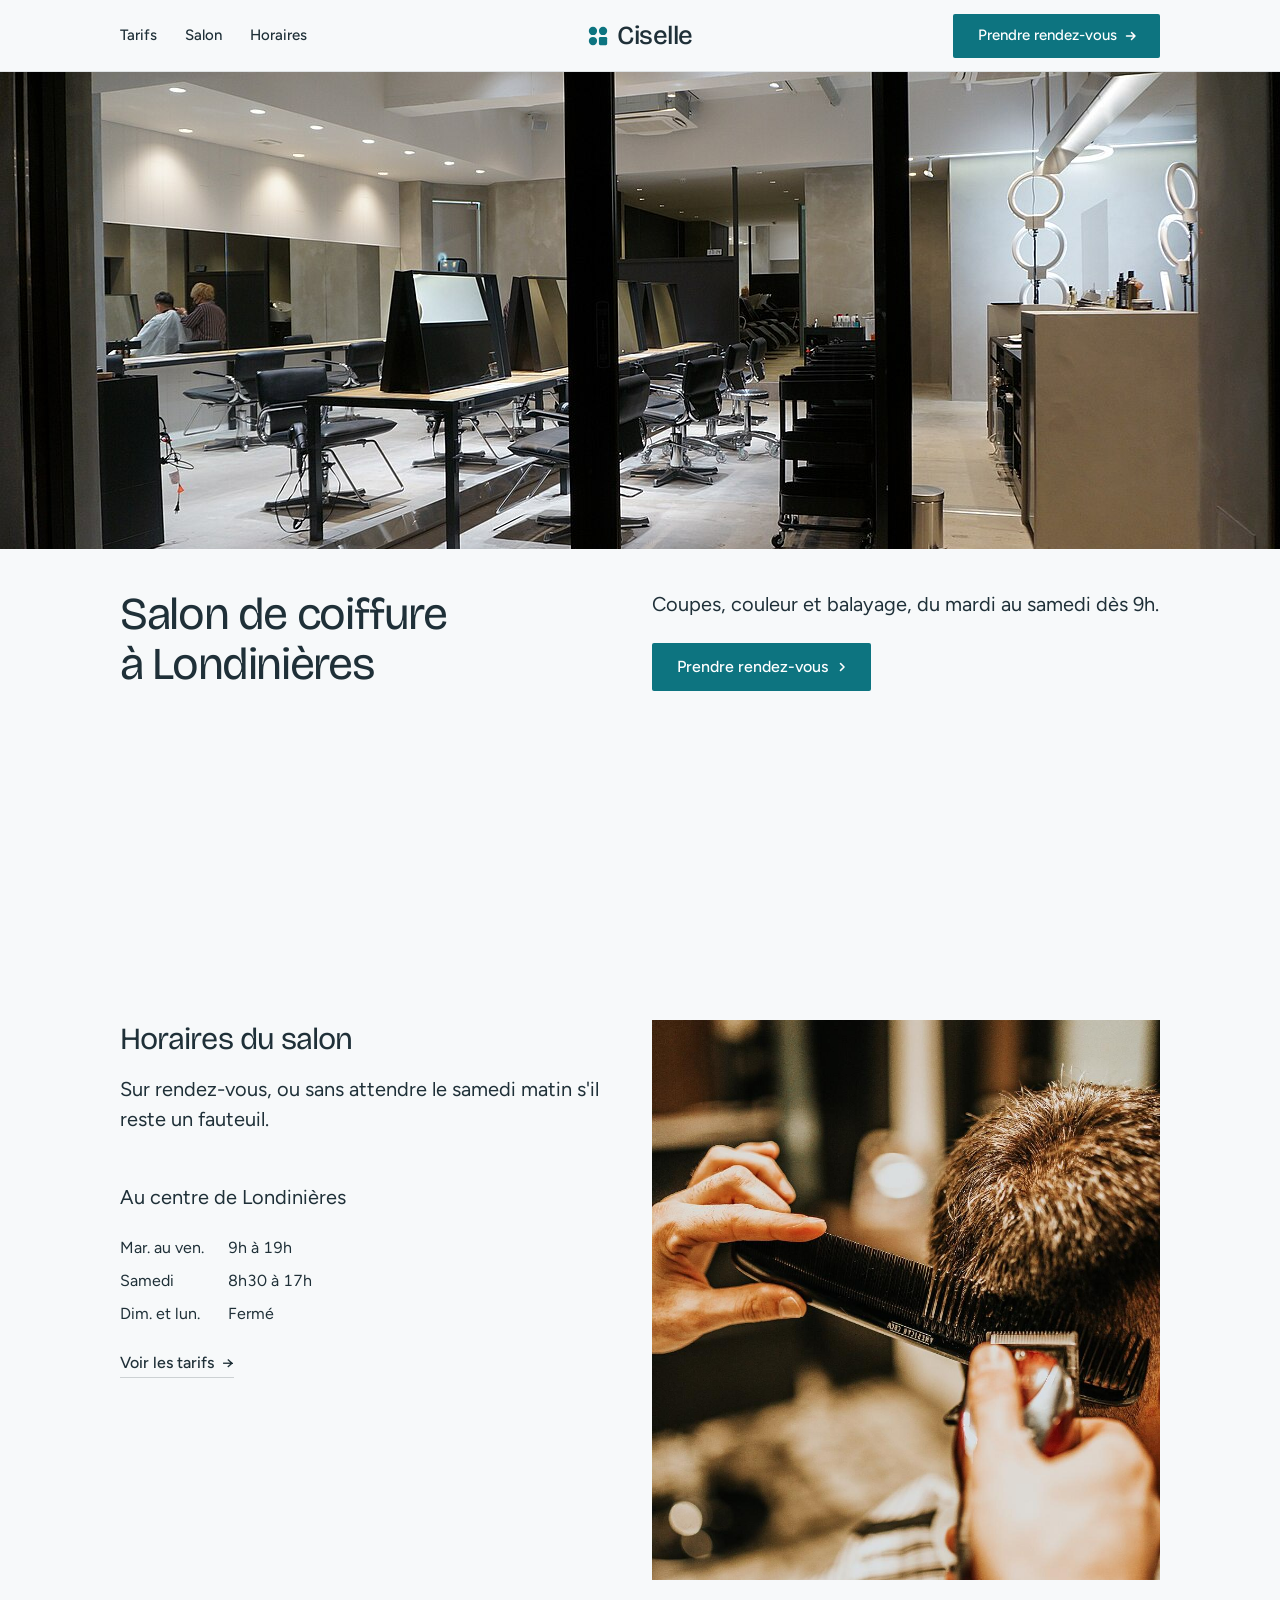
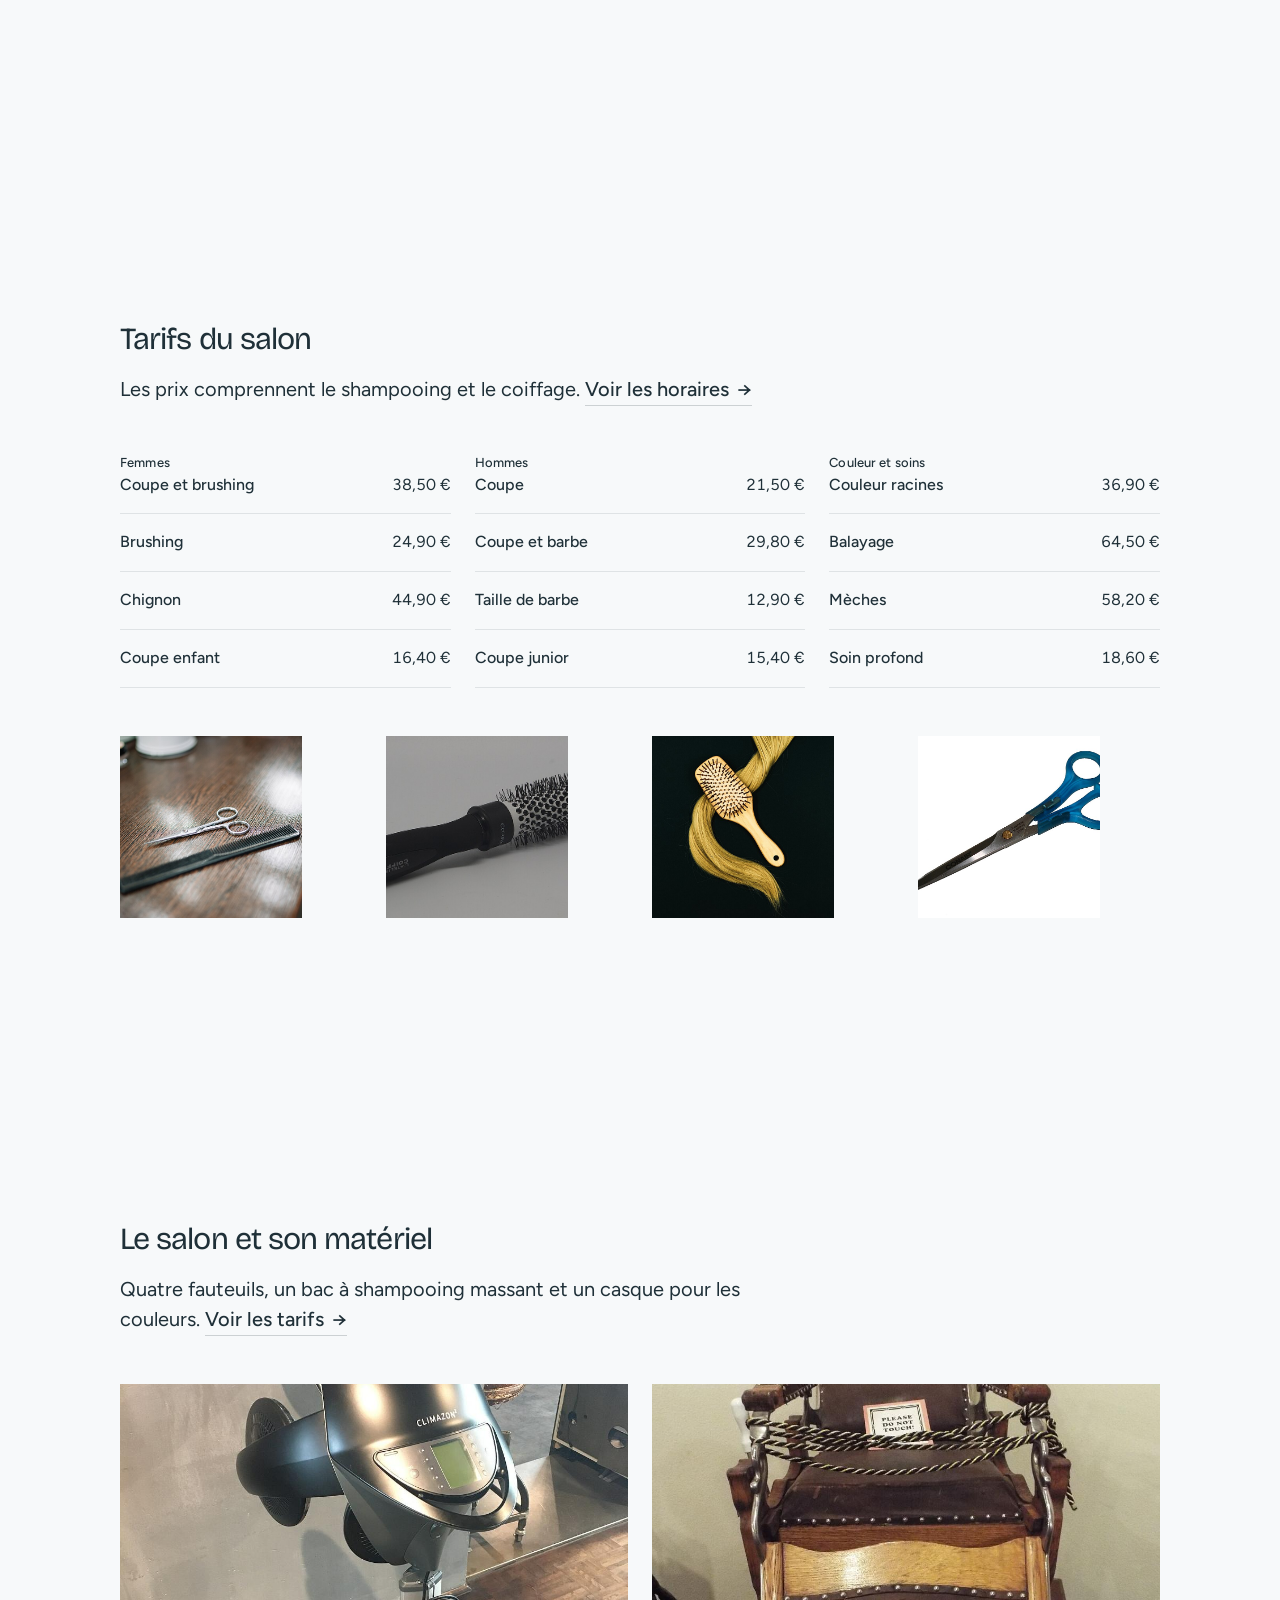
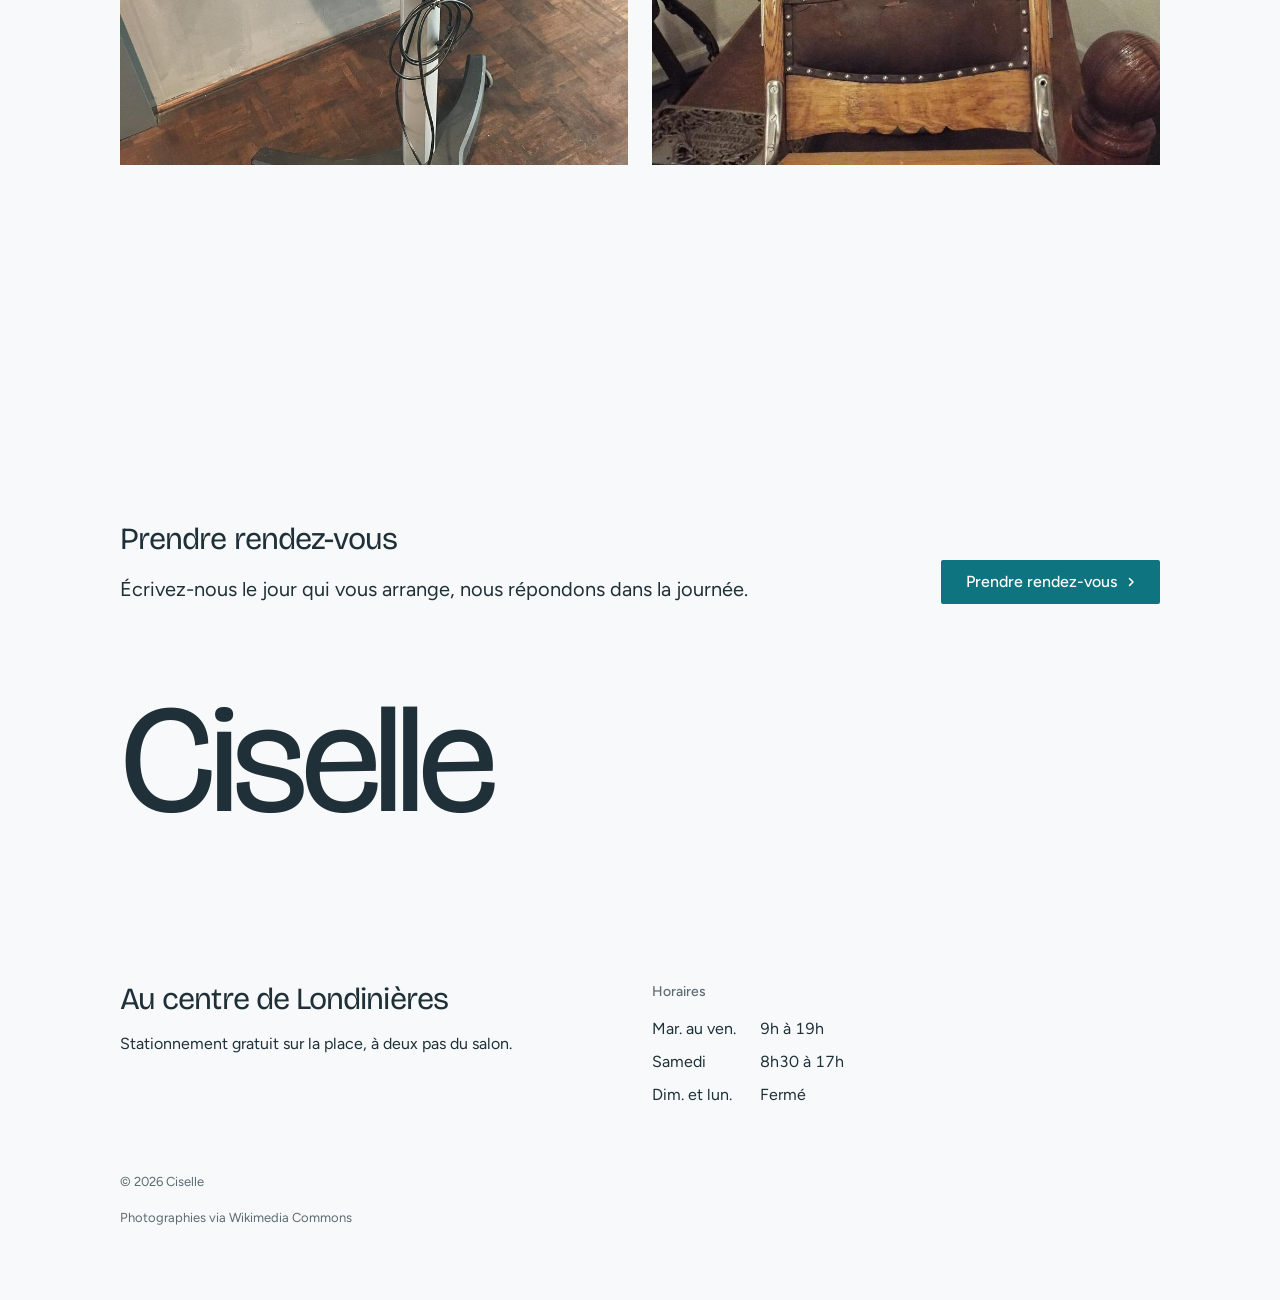
==== coiffeur/index.html @ 7ecfcf53 "Démo salon de coiffure (Ciselle) Co-Authored-By: Claude Opus 5.5 <noreply@anthropic.com>" ====
<!doctype html>
<html lang="fr" data-type="place" data-radius="soft" data-buttons="arrow" data-motion>
<head>
<meta charset="utf-8">
<meta name="viewport" content="width=device-width, initial-scale=1, viewport-fit=cover">
<title>Ciselle : salon de coiffure à Londinières</title>
<meta name="description" content="Coupes femmes, hommes et enfants, couleur et balayage au centre de Londinières. Rendez-vous du mardi au samedi.">
<meta property="og:type" content="website">
<meta property="og:title" content="Ciselle : salon de coiffure à Londinières">
<meta property="og:description" content="Coupes, couleur et balayage au centre de Londinières, du mardi au samedi.">
<meta property="og:image" content="share.jpg">
<meta name="twitter:card" content="summary_large_image">
<link rel="icon" href="favicon.svg" type="image/svg+xml">
<meta name="theme-color" content="#f7f9fa">
<!-- <link rel="canonical" href="https://[domaine du client]/"> -->
<meta name="site-kind" content="other">
<meta name="page-type" content="place">
<meta name="page-kind" content="place">
<link rel="preconnect" href="https://fonts.googleapis.com">
<link rel="preconnect" href="https://fonts.gstatic.com" crossorigin>
<link href="https://fonts.googleapis.com/css2?family=Bricolage+Grotesque:opsz,wdth,wght@12..96,75..100,400..600&family=Figtree:wght@400..600&display=swap" rel="stylesheet">
<link rel="stylesheet" href="../assets/system.css">
<link rel="stylesheet" href="../assets/ui/cards.css">
<link rel="stylesheet" href="../assets/motion/motion.css">
<link rel="stylesheet" href="../assets/backgrounds/backgrounds.css">
<link rel="stylesheet" href="../assets/layout/layout.css">
<link rel="stylesheet" href="../assets/icons/icon.css">
<style>
:root {
  --p-bg: #f7f9fa; --p-surface: #ecf0f2; --p-ink: #1f3038; --p-muted: #5d6b72;
  --p-accent: #0d7480; --p-accent-ink: #ffffff; --p-action: #0d7480; --p-action-ink: #ffffff;
  --p-inv-bg: #1f3038; --p-inv-surface: #2c3c44; --p-inv-ink: #f7f9fa; --p-inv-muted: #9ea7ab;
  --p-inv-accent: #f7f9fa; --p-inv-accent-ink: #1f3038; --p-inv-action: #f7f9fa; --p-inv-action-ink: #1f3038;
  --font-display: "Bricolage Grotesque", system-ui, sans-serif;
  --font-text: "Figtree", system-ui, sans-serif;
  --display-weight: 400;
  --display-tracking: -0.03em;
}
</style>
<script>document.documentElement.classList.add('m-enter');setTimeout(()=>document.documentElement.classList.add('m-enter-done'),700)</script>
<script>document.documentElement.classList.add('mo-js');setTimeout(()=>document.documentElement.classList.add('mo-safe'),2500)</script>
<link rel="modulepreload" href="../assets/moments/moments.js">
<link rel="modulepreload" href="../assets/moments/lib.js">
<link rel="modulepreload" href="../assets/moments/picture-develops/moment.js">
<style>
  .develop { margin: 0; overflow: hidden; height: min(560px, var(--ly-fit)); }
  .develop > img { display: block; width: 100%; height: 100%; object-fit: cover; object-position: 50% 35%; }
  .strip { margin-top: var(--s-7); }
  .strip .pl-photo > img { aspect-ratio: 1 / 1; }
  .close__word { font: var(--display-weight) min(12vw, 170px)/1 var(--font-display); letter-spacing: -0.04em; margin: var(--s-7) 0 0; }
  @media (max-width: 1023px) { .develop { height: auto; aspect-ratio: 4 / 3; } }
  @media (min-width: 640px) and (max-width: 1023px) {
    #tarifs .grid:not(.strip) { grid-template-columns: repeat(3, minmax(0, 1fr)); }
    #tarifs .strip { grid-template-columns: repeat(2, minmax(0, 1fr)); }
    #salon .pl-photo > img { aspect-ratio: 3 / 4; }
    #tarifs .grid > *, #salon .grid > * { grid-column: auto; }
    #salon .grid { grid-template-columns: repeat(2, minmax(0, 1fr)); }
  }
  @media (max-width: 639px) {
    .strip { grid-template-columns: 1fr; }
    .strip > * { grid-column: auto; }
    .strip .pl-photo > img { aspect-ratio: 4 / 3; }
    .strip .pl-photo:nth-child(n+3) { display: none; }
    #salon .pl-photo > img { aspect-ratio: 16 / 10; }
  }
</style>
</head>
<body>
<!-- type: place (salon de coiffure), page compacte : 8 photographies
     deal: hero place (imposé), nav nav-split, footer footer-visit, rhythm space, buttons arrow, mark dots,
     offre strip, la maison wall -> pair (deux photographies seulement pour cette section), type moment name (close-word), chambres side (non utilisé)
     palette cool-white-slate : le blanc froid d'un salon carrelé et le bleu-vert des flacons de soin
     type bricolage (Bricolage Grotesque / Figtree)
     moments: picture-develops sur la photographie de #visit
     horaires et prix supposés (data-assumed) ; une ville seule : pas de lien de carte -->

<header class="nav nav--split">
  <div class="wrap nav__bar">
    <a class="skip-link" href="#top">Aller au contenu</a>
    <a class="nav__logo" href="#top"><span class="mark" data-mark="dots" aria-hidden="true"></span>Ciselle</a>
    <nav class="nav__links" aria-label="Principal">
      <div class="nav__item"><a class="nav__link" href="#tarifs">Tarifs</a></div>
      <div class="nav__item"><a class="nav__link" href="#salon">Salon</a></div>
      <div class="nav__item"><a class="nav__link" href="#visit">Horaires</a></div>
    </nav>
    <div class="nav__actions">
      <a class="btn btn--primary" href="mailto:rdv@ciselle.example">Prendre rendez-vous</a>
    </div>
    <button class="nav__toggle" type="button" aria-expanded="false" aria-label="Menu">
      <svg width="18" height="18" viewBox="0 0 18 18" aria-hidden="true"><path d="M2 5h14M2 13h14" stroke="currentColor" stroke-width="1.6" stroke-linecap="round"/></svg>
    </button>
  </div>
</header>

<main id="top">
  <section class="hero hero--place" data-enter aria-labelledby="hero-h">
    <img class="hero__bg" data-phone-fill src="assets/img/photo-f125486006.jpg" srcset="assets/img/photo-f125486006-500.jpg 500w, assets/img/photo-f125486006-960.jpg 960w, assets/img/photo-f125486006-1280.jpg 1280w, assets/img/photo-f125486006.jpg 1920w" sizes="(max-width: 639px) 230vw, 100vw" width="1920" height="1076" alt="Salon de coiffure lumineux, fauteuils noirs face aux miroirs" style="--ly-pos: 50% 50%" fetchpriority="high" decoding="async" data-source="stand-in" data-subject="salon de coiffure">
    <div class="wrap"><div class="hero-text">
      <div class="hero__text">
        <h1 id="hero-h">Salon de coiffure à Londinières</h1>
        <p class="hero__lead">Coupes, couleur et balayage, du mardi au samedi dès 9h.</p>
        <div class="btn-row"><a class="btn btn--primary" href="mailto:rdv@ciselle.example">Prendre rendez-vous<svg class="m-arrow" viewBox="0 0 12 12" aria-hidden="true"><path class="m-arrow__stem" d="M1 6h8"/><path class="m-arrow__head" d="M4.5 2.5 8 6l-3.5 3.5"/></svg></a></div>
      </div>
    </div></div>
  </section>

  <section class="section" id="visit" data-place="visit" aria-labelledby="visit-h">
    <div class="wrap grid grid--top">
      <div class="span-6 stack-5">
        <div class="section-head"><h2 id="visit-h">Horaires du salon</h2><p>Sur rendez-vous, ou sans attendre le samedi matin s'il reste un fauteuil.</p></div>
        <address class="visit__address">Au centre de Londinières</address>
        <dl class="hours" data-assumed><dt>Mar. au ven.</dt><dd>9h à 19h</dd><dt>Samedi</dt><dd>8h30 à 17h</dd><dt>Dim. et lun.</dt><dd>Fermé</dd></dl>
        <p><a class="link" href="#tarifs">Voir les tarifs</a></p>
      </div>
      <figure class="develop span-6 start-7" data-moment="picture-develops"><img src="assets/img/photo-f116285949-1280.jpg" srcset="assets/img/photo-f116285949-960.jpg 960w, assets/img/photo-f116285949-1280.jpg 1280w" sizes="(max-width: 1023px) 100vw, 50vw" width="1280" height="1917" alt="Mains d'un coiffeur qui coupe des cheveux courts au peigne et à la tondeuse" loading="lazy" decoding="async" data-source="stand-in" data-subject="coupe en cours"></figure>
    </div>
  </section>

  <section class="section" id="tarifs" style="--h: 1; --hm: 2" aria-labelledby="tarifs-h">
    <div class="wrap">
      <div class="section-head"><h2 id="tarifs-h">Tarifs du salon</h2><p>Les prix comprennent le shampooing et le coiffage. <a class="link" href="#visit">Voir les horaires</a></p></div>
      <div class="grid grid--top">
        <div class="span-4"><p class="t-label">Femmes</p>
          <ul class="rows">
            <li><span class="rows__name">Coupe et brushing</span><span class="rows__value" data-assumed>38,50 €</span></li>
            <li><span class="rows__name">Brushing</span><span class="rows__value" data-assumed>24,90 €</span></li>
            <li><span class="rows__name">Chignon</span><span class="rows__value" data-assumed>44,90 €</span></li>
            <li><span class="rows__name">Coupe enfant</span><span class="rows__value" data-assumed>16,40 €</span></li>
          </ul></div>
        <div class="span-4"><p class="t-label">Hommes</p>
          <ul class="rows">
            <li><span class="rows__name">Coupe</span><span class="rows__value" data-assumed>21,50 €</span></li>
            <li><span class="rows__name">Coupe et barbe</span><span class="rows__value" data-assumed>29,80 €</span></li>
            <li><span class="rows__name">Taille de barbe</span><span class="rows__value" data-assumed>12,90 €</span></li>
            <li><span class="rows__name">Coupe junior</span><span class="rows__value" data-assumed>15,40 €</span></li>
          </ul></div>
        <div class="span-4"><p class="t-label">Couleur et soins</p>
          <ul class="rows">
            <li><span class="rows__name">Couleur racines</span><span class="rows__value" data-assumed>36,90 €</span></li>
            <li><span class="rows__name">Balayage</span><span class="rows__value" data-assumed>64,50 €</span></li>
            <li><span class="rows__name">Mèches</span><span class="rows__value" data-assumed>58,20 €</span></li>
            <li><span class="rows__name">Soin profond</span><span class="rows__value" data-assumed>18,60 €</span></li>
          </ul></div>
      </div>
      <div class="grid strip">
        <figure class="pl-photo span-3"><img src="assets/img/photo-f196430970-960.jpg" width="960" height="641" alt="Ciseaux et peigne posés sur une tablette en bois" loading="lazy" decoding="async" data-source="stand-in" data-subject="ciseaux et peigne"></figure>
        <figure class="pl-photo span-3"><img src="assets/img/photo-f23640061-960.jpg" width="960" height="465" alt="Brosse ronde de brushing en gros plan" loading="lazy" decoding="async" data-source="stand-in" data-subject="brosse ronde"></figure>
        <figure class="pl-photo span-3"><img src="assets/img/photo-f102145816-960.jpg" width="960" height="640" alt="Brosse en bois dans une mèche de cheveux blonds" loading="lazy" decoding="async" data-source="stand-in" data-subject="brosse et cheveux"></figure>
        <figure class="pl-photo span-3"><img src="assets/img/photo-f5776390-960.jpg" width="960" height="689" alt="Ciseaux de coiffeur à poignée bleue" loading="lazy" decoding="async" data-source="stand-in" data-subject="ciseaux de coiffeur"></figure>
      </div>
    </div>
  </section>

  <section class="section" id="salon" aria-labelledby="salon-h">
    <div class="wrap">
      <div class="section-head"><h2 id="salon-h">Le salon et son matériel</h2><p>Quatre fauteuils, un bac à shampooing massant et un casque pour les couleurs. <a class="link" href="#tarifs">Voir les tarifs</a></p></div>
      <div class="grid grid--top">
        <figure class="pl-photo span-6" style="--pl-r: 1.333"><img src="assets/img/photo-f115347013-1280.jpg" srcset="assets/img/photo-f115347013-960.jpg 960w, assets/img/photo-f115347013-1280.jpg 1280w" sizes="(max-width: 1023px) 100vw, 50vw" width="1280" height="1707" alt="Casque séchoir sur pied dans un coin du salon" loading="lazy" decoding="async" data-source="stand-in" data-subject="casque séchoir"></figure>
        <figure class="pl-photo span-6" style="--pl-r: 1.333"><img src="assets/img/photo-f83614540-1280.jpg" srcset="assets/img/photo-f83614540-960.jpg 960w, assets/img/photo-f83614540-1280.jpg 1280w" sizes="(max-width: 1023px) 100vw, 50vw" width="1280" height="1707" alt="Fauteuil de barbier ancien en bois et cuir" loading="lazy" decoding="async" data-source="stand-in" data-subject="fauteuil de barbier"></figure>
      </div>
    </div>
  </section>
</main>

<footer class="footer closing footer--visit" id="contact" aria-labelledby="close-h">
  <div class="wrap">
    <div class="closing__cta close--word">
      <div class="section-head--split">
        <div><h2 id="close-h">Prendre rendez-vous</h2><p class="t-lead">Écrivez-nous le jour qui vous arrange, nous répondons dans la journée.</p></div>
        <a class="btn btn--primary" href="mailto:rdv@ciselle.example">Prendre rendez-vous<svg class="m-arrow" viewBox="0 0 12 12" aria-hidden="true"><path class="m-arrow__stem" d="M1 6h8"/><path class="m-arrow__head" d="M4.5 2.5 8 6l-3.5 3.5"/></svg></a>
      </div>
      <p class="close__word" aria-hidden="true">Ciselle</p>
    </div>
    <div class="closing__links">
      <div class="grid">
        <div class="span-6 stack-4">
          <address class="footer__address">Au centre de Londinières</address>
          <p>Stationnement gratuit sur la place, à deux pas du salon.</p>
        </div>
        <div class="span-6 start-7 stack-4">
          <h3>Horaires</h3>
          <dl class="hours" data-assumed><dt>Mar. au ven.</dt><dd>9h à 19h</dd><dt>Samedi</dt><dd>8h30 à 17h</dd><dt>Dim. et lun.</dt><dd>Fermé</dd></dl>
        </div>
      </div>
      <div class="footer__legal">
        <span>&copy; 2026 Ciselle</span>
        <a class="credits" href="credits.html">Photographies via Wikimedia Commons</a>
      </div>
    </div>
  </div>
</footer>

<nav class="actionbar" aria-label="Actions rapides">
  <a class="btn btn--primary" href="mailto:rdv@ciselle.example">Prendre rendez-vous</a>
</nav>

<script type="module" src="../assets/system.js"></script>
<script type="module" src="../assets/motion/motion.js"></script>
<script type="module" src="../assets/layout/layout.js"></script>
</body>
</html>
---- assets/system.css ----
/*
  taste-skill system.css - the one system for the page. Link it first, then assets/ui/cards.css (the
  feature card, its panel and the fragment placements), then set the palette (--p-*), the fonts and
  the radius set on :root in the page (node scripts/start.mjs prints that block).
  Do not add a second grid, spacing scale, type scale, radius scale, button or card style.
*/

/* ---------------------------------------------------------------- tokens */
:root {
  /* palette (hex only; fx.js reads --bg --surface --ink --muted --accent --accent-ink) */
  --p-bg: #ffffff;
  --p-surface: #f4f4f4;
  --p-ink: #111111;
  --p-muted: #6b6b6b;
  --p-accent: #1a4be0;
  --p-accent-ink: #ffffff;
  --p-action: #1a4be0;      /* buttons, links, focus: the accent, or the ink when the accent is too pale */
  --p-action-ink: #ffffff;
  --p-inv-bg: #111111;
  --p-inv-surface: #1c1c1c;
  --p-inv-ink: #f4f4f4;
  --p-inv-muted: #a3a3a3;
  --p-inv-accent: #ffffff;
  --p-inv-accent-ink: #111111;
  --p-inv-action: #ffffff;
  --p-inv-action-ink: #111111;
  /* the lit ground behind UI and in the closing band (references/cards.md), one per page, tech pages only
     (none on kind other, which is flat): <html data-ground="sand|sky|sage|painting">. system.js gives it to every ground
     that holds UI, on light and dark pages alike; --hue on one panel changes only its accent */
  --ground-bg: #d9ccb7; --ground-surface: #e9e0d2; --ground-ink: #2a2622; --ground-muted: #5a534a; --ground-accent: #a8794a;

  /* fonts */
  --font-display: system-ui, -apple-system, "Segoe UI", sans-serif;
  --font-text: system-ui, -apple-system, "Segoe UI", sans-serif;
  --font-mono: ui-monospace, "SFMono-Regular", Menlo, Consolas, monospace;
  --display-weight: 400;    /* headlines 400; 500 on a tech page (software, gaming, hardware) */
  --display-tracking: -0.025em;

  /* the page rhythm (references/layout-v4.md): one section per screen. The header is fixed and
     --nav tall; every section is padded --padt above and --padb (plus the phone action bar, --bar)
     below, and is exactly one or two screens tall (--h: 1 or 2; --hm on a phone). The hero's words
     start --hgap under the header and its content ends --hpadb above the fold. */
  --nav: 72px;
  --padt: 120px;
  --padb: 72px;
  --hgap: 48px;
  --hpadb: 64px;
  --bar: 0px;
  /* grid: one .wrap (alias .container) for the header, every section and the footer, the same
     --gut on both sides: 1280 wide at x 80-1360 at 1440, 342 at x 24-366 at 390 */
  --container: 1280px;
  --gut: 80px;
  --pad: var(--gut);
  --gutter: 24px;

  /* spacing: 4/8 scale */
  --s-1: 4px;  --s-2: 8px;  --s-3: 12px; --s-4: 16px; --s-5: 24px;
  --s-6: 32px; --s-7: 48px; --s-8: 64px; --s-9: 96px; --s-10: 128px;
  --section: 40px;      /* only a .section outside main (the kit's demo pages); every main > section and
                           footer.closing take --padt and --padb */
  --section-band: 56px; /* the same for an older footer outside footer.closing */
  --head-gap: 48px;     /* the one heading-to-content gap, 32 on a phone (layout.css reads it as --ly-head-gap) */
  --card-pad: 16px;     /* card padding (cards.css sets its own for cards with a panel) */
  --card-gap: 16px;     /* gap between cards */

  /* type scale (the only sizes on the page) */
  --t-label: 13px;
  --t-small: 14px;
  --t-body: 16px;
  --t-lead: 18px;
  --t-card: 18px;
  --t-h3: 24px;
  /* straight lines from the phone size at 390 to the desktop size at 1440 (system.md's table) */
  --t-h2: clamp(30px, 1.72vw + 23.3px, 48px);
  --t-h1: clamp(38px, 3.24vw + 25.4px, 72px);
  /* a big number stays a step under the h2 (VI-11): 38 at 1440, 28 at 390, so it never reads as a
     section heading; a stats row and a price set their own, smaller still */
  --t-stat: clamp(28px, .952vw + 24.29px, 38px);

  /* radius: one scale (soft by default; data-radius on <html> switches it) */
  --r-sm: 8px;  --r-md: 12px; --r-lg: 20px; --r-btn: 8px;

  /* controls (fixed here; a page never adds its own) */
  --btn-h: 44px;
  --btn-h-sm: 36px;
  --nav-h: var(--nav);  /* the older name, kept for the kit's files */
  --icon: 16px;         /* small icons: socials, menu chevrons, mono brand marks */

  /* motion: the one UI ease-out (motion.css --m-ease and ui/base.css --u-ease read it; references/motion.md) */
  --ease: cubic-bezier(.2, .8, .2, 1);
  --dur: 180ms;
}
html[data-radius="sharp"] { --r-sm: 4px; --r-md: 6px;  --r-lg: 8px;  --r-btn: 4px; }
html[data-radius="soft"]  { --r-sm: 8px; --r-md: 12px; --r-lg: 20px; --r-btn: 8px; }
html[data-radius="round"] { --r-sm: 10px; --r-md: 16px; --r-lg: 24px; --r-btn: 999px; }
/* the four lit grounds (references/cards.md); sand is the default above. painting goes with
   painterly-landscape (x.ai's daylight sky over olive hills) */
html[data-ground="sky"]      { --ground-bg: #c6d3df; --ground-surface: #d6e0e9; --ground-ink: #25303a; --ground-muted: #4d5964; --ground-accent: #3f6a92; }
html[data-ground="sage"]     { --ground-bg: #cdd6c6; --ground-surface: #dce3d6; --ground-ink: #262d24; --ground-muted: #535b51; --ground-accent: #6c8e63; }
html[data-ground="painting"] { --ground-bg: #79a8d6; --ground-surface: #a6c4e2; --ground-ink: #16212c; --ground-muted: #273949; --ground-accent: #9c9b3c; }
/* cards.css takes its card and panel radii from this scale */
html[data-radius] .card { --c-r: var(--r-lg); }
html[data-radius] .panel { --p-r: var(--r-md); }

/* a phone: the header 56, the sections padded 96 / 48, the hero's words 40 under the header and its
   content ending 24 above the fold, 24 at both sides, 12 between columns */
@media (max-width: 639px) {
  :root { --nav: 56px; --padt: 96px; --padb: 48px; --hgap: 40px; --hpadb: 24px; --gut: 24px; --gutter: 12px; --card-gap: 12px; --head-gap: 32px; }
}
@media (min-width: 640px) {
  :root { --gut: 48px; --section: 48px; --section-band: 72px; --card-pad: 24px; }
}
@media (min-width: 1024px) {
  :root { --gut: 80px; --section: 56px; --section-band: 96px; --card-gap: 24px;
          --t-lead: 20px; --t-card: 20px; --t-h3: 28px; }
  /* a place (and a local service): the 1200 column at x 120-1320 */
  html[data-type="place"] { --gut: 120px; --container: 1200px; }
}
/* a place (VI-06, ST-96, PH-23): its own smaller type (h1 48/53 and 32/37, h2 32/40 and 24/30, titles
   and the sub-line 20 and 18), the Recipe 3 hero's gap under its photograph (40, 24 on a phone),
   square photographs and cards and 2px buttons, whatever data-radius and data-buttons say */
:root[data-type="place"] {
  --hgap: 40px;
  --t-h1: clamp(32px, 1.524vw + 26.06px, 48px);
  --t-h2: clamp(24px, .762vw + 21px, 32px);
  --t-h3: clamp(20px, .381vw + 18.51px, 24px);
  --r-sm: 2px; --r-md: 0px; --r-lg: 0px; --r-btn: 2px;
}
:root[data-type="place"] :is(h1, .t-h1) { line-height: 1.104; }
:root[data-type="place"] :is(h2, .t-h2) { line-height: 1.25; }
@media (max-width: 639px) {
  :root[data-type="place"] { --hgap: 24px; }
  :root[data-type="place"] :is(h1, .t-h1) { line-height: 1.156; }
}

/* ---------------------------------------------------------------- grounds (at most three) */
:root, .ground-base {
  --bg: var(--p-bg); --surface: var(--p-surface); --ink: var(--p-ink); --muted: var(--p-muted);
  --accent: var(--p-accent); --accent-ink: var(--p-accent-ink); --card: var(--p-surface);
  --action: var(--p-action); --action-ink: var(--p-action-ink);
}
.ground-surface {
  --bg: var(--p-surface); --surface: var(--p-bg); --ink: var(--p-ink); --muted: var(--p-muted);
  --accent: var(--p-accent); --accent-ink: var(--p-accent-ink); --card: var(--p-bg);
  --action: var(--p-action); --action-ink: var(--p-action-ink);
}
.ground-inverse {
  --bg: var(--p-inv-bg); --surface: var(--p-inv-surface); --ink: var(--p-inv-ink); --muted: var(--p-inv-muted);
  --accent: var(--p-inv-accent); --accent-ink: var(--p-inv-accent-ink); --card: var(--p-inv-surface);
  --action: var(--p-inv-action); --action-ink: var(--p-inv-action-ink);
}
:root, .ground-base, .ground-surface, .ground-inverse {
  --line: color-mix(in oklab, var(--ink) 11%, transparent);
  --line-strong: color-mix(in oklab, var(--ink) 20%, transparent);
  /* effects (fx.js) and UI fragments (assets/ui) take the colours of the ground they sit on */
  --fx-bg: var(--bg); --fx-surface: var(--surface); --fx-ink: var(--ink); --fx-muted: var(--muted);
  --fx-accent: var(--accent); --fx-accent-ink: var(--accent-ink);
  --ui-font: var(--font-text); --ui-mono: var(--font-mono); --ui-radius: var(--r-md);
}
.ground-base, .ground-surface, .ground-inverse { background: var(--bg); color: var(--ink); }

/* ---------------------------------------------------------------- base */
*, *::before, *::after { box-sizing: border-box; }
/* an anchor lands on the section's top (the judge's frame): the fixed header covers --nav of its --padt */
html { -webkit-text-size-adjust: 100%; scroll-padding-top: 0; scroll-behavior: auto; margin: 0; }
body {
  margin: 0; background: var(--bg); color: var(--ink);
  font: 400 var(--t-body)/1.55 var(--font-text);
  -webkit-font-smoothing: antialiased; text-rendering: optimizeLegibility; overflow-x: clip;
}
img, svg, video, canvas { display: block; max-width: 100%; }
/* hidden means hidden, also on an img the line above makes a block (a menu tab's photograph, a peek photograph) */
[hidden] { display: none !important; }
img, video { height: auto; }
a { color: inherit; text-decoration: none; }
button { font: inherit; color: inherit; }
h1, h2, h3, h4, p, ul, ol, figure, blockquote { margin: 0; }
ul, ol { padding: 0; list-style: none; }
h1, h2, h3, h4 {
  font-family: var(--font-display); font-weight: var(--display-weight);
  letter-spacing: var(--display-tracking); text-wrap: balance; overflow-wrap: break-word;
  /* a long word (a German compound at 390) breaks at a syllable with a hyphen, in the language of <html lang>;
     only words of 10 letters or more, 4 at least on each side, so a short English heading never breaks */
  hyphens: auto; -webkit-hyphens: auto; hyphenate-limit-chars: 10 4 4;
}
h1, .t-h1 { font-size: var(--t-h1); line-height: 1.04; }
h2, .t-h2 { font-size: var(--t-h2); line-height: 1.1; }
h3, .t-h3 { font-size: var(--t-h3); line-height: 1.2; }
h4, .t-card { font-family: var(--font-text); font-weight: 500; font-size: var(--t-card); line-height: 1.3; letter-spacing: -0.01em; }
p { text-wrap: pretty; }
.t-lead  { font-size: var(--t-lead); line-height: 1.5; }
.t-body  { font-size: var(--t-body); line-height: 1.55; }
.t-small { font-size: var(--t-small); line-height: 1.5; }
.t-label { font-size: var(--t-label); font-weight: 500; line-height: 1.4; letter-spacing: 0.01em; }
.t-stat  { font-family: var(--font-display); font-weight: var(--display-weight); font-size: var(--t-stat);
           line-height: 1; letter-spacing: var(--display-tracking); font-variant-numeric: tabular-nums; }
.muted { color: var(--muted); }
.mono  { font-family: var(--font-mono); }
.measure { max-width: 62ch; }
:focus-visible { outline: 2px solid var(--action); outline-offset: 2px; border-radius: 2px; }
::selection { background: color-mix(in oklab, var(--accent) 30%, transparent); }

/* ---------------------------------------------------------------- grid */
.wrap, .container { width: min(100% - 2 * var(--gut), var(--container)); margin-inline: auto; padding-inline: 0; }
.grid { display: grid; grid-template-columns: repeat(12, minmax(0, 1fr)); column-gap: var(--gutter); row-gap: var(--card-gap); }
.grid > * { min-width: 0; grid-column: 1 / -1; }
.section { padding-block: var(--section); }

/* ---------------------------------------------------------------- one section per screen
   The page is a stack of screens. Framed at scrollY = k x the screen height, a shot shows exactly one
   section: the hero alone on the first screen, every other section (and footer.closing, the close and
   the footer in one) exactly one or two screens tall, its h2 first, --padt under its top. Heights
   and padding do it: no pinning, snapping or script.
     <section class="section" id=".." style="--h: 2">     (2 screens; --hm sets a phone's count alone)
       <div class="wrap"> the h2 first, then the content </div>     (the one in-flow child)
     </section>
   A layer (a full-bleed photograph or ground behind the words) is an <img class="layer" aria-hidden="true">
   beside the .wrap. Content must fit: one screen holds 708px of content at 1440x900 (900 - 120 - 72),
   two hold 1,608 (the second screen's part starts --padt under its top with .g2). From 640 to 1279 a
   section keeps at least its screens and grows past them rather than overlap the next. */
main > :is(section, .section), footer.closing {
  position: relative; box-sizing: border-box;
  height: calc(var(--h, 1) * 100vh); height: calc(var(--h, 1) * 100svh);
  padding: var(--padt) 0 calc(var(--padb) + var(--bar));
}
main > :is(section, .section) > :is(.wrap, .container), footer.closing > .wrap { position: relative; z-index: 1; height: 100%; }
main > :is(section, .section) > :is(.wrap, .container):not(.grid) { display: flex; flex-direction: column; }
/* a .wrap that is the section's grid too (class="wrap grid"): its rows start at the top */
main > :is(section, .section) > :is(.wrap, .container).grid { align-content: start; }
/* .fill: the block that takes what the screen leaves under the heading (a photograph, a frame) */
main > :is(section, .section) > .wrap > .fill { flex: 1 1 0; min-height: 0; }
/* two screens as two groups: row 1 the h2 and the first group, row 2 the rest (no second h2), starting
   --padt under the second screen's top, so the second shot looks like any other section */
main > :is(section, .section).g2, footer.closing.g2 { --h: 2; }
main > :is(section, .section).g2 > :is(.wrap, .container), footer.closing.g2 > .wrap { display: grid; grid-template-rows: minmax(0, 1fr) minmax(0, 1fr); row-gap: calc(var(--padt) + var(--padb) + var(--bar)); }
main > :is(section, .section).g2 > :is(.wrap, .container) > *, footer.closing.g2 > .wrap > * { min-height: 0; align-self: start; }
main > :is(section, .section).g2 > :is(.wrap, .container) > :is(.group, .fill) { align-self: stretch; }
/* a group: one screen's part of a .g2 section (its h2 and first rows, or the rest) */
.group { display: flex; flex-direction: column; min-height: 0; }
/* each screen's card row runs down to that screen's foot (the cards stretch, their panels grow), so
   the second screen of a .g2 is never a short row over an empty ground; both rows end on the same line */
@media (min-width: 1024px) {
  main > :is(section, .section).g2 > .wrap > .grid:last-child,
  main > :is(section, .section).g2 > .wrap > .group > .grid:last-child { align-self: stretch; flex: 1 1 auto; min-height: 0; }
}
.group > .fill { flex: 1 1 0; min-height: 0; }
@media (min-width: 640px) and (max-width: 1279px) {
  main > :is(section, .section):not(.hero, .section--hero), footer.closing {
    height: auto; min-height: calc(var(--h, 1) * 100vh); min-height: calc(var(--h, 1) * 100svh);
  }
  /* the section is a column and its .wrap takes all of it, so a .fill (a photograph, a frame) still
     grows to the section's foot (a min-height percentage would not resolve, leaving it at its least) */
  /* :where() keeps it at no weight, so a page's own phone- or tablet-only hiding (section.desk-only { display: none }) wins */
  :where(main > :is(section, .section):not(.hero, .section--hero), footer.closing) { display: flex; flex-direction: column; }
  main > :is(section, .section):not(.hero, .section--hero) > :is(.wrap, .container), footer.closing > .wrap { flex: 1 0 auto; height: auto; min-height: 0; }
}
/* a phone: lvh (the screen with its bars hidden) for every section but the hero; --hm when stacking
   makes the content taller than the desktop count */
@media (max-width: 639px) {
  /* at least its screens, never less: content a screen cannot hold makes the section taller (the rhythm
     check then asks for --hm: 2 or less content); a fixed height would lay its last rows over the next
     section, the fault the phone shots showed most (a list under the closing heading and its button) */
  main > :is(section, .section):not(.hero, .section--hero), footer.closing {
    height: auto; min-height: calc(var(--hm, var(--h, 1)) * 100vh); min-height: calc(var(--hm, var(--h, 1)) * 100lvh);
  }
  /* one grid row at least the screens tall that grows with the .wrap's content: the .wrap is stretched to
     it, so its .fill and its two groups still share a definite height */
  /* (at no weight, as on the tablet: a page's own section.desk-only { display: none } still hides it) */
  :where(main > :is(section, .section):not(.hero, .section--hero):has(> :is(.wrap, .container)), footer.closing) {
    display: grid; grid-template-columns: minmax(0, 1fr); grid-template-rows: 1fr; grid-auto-rows: auto;
  }
  main > :is(section, .section):not(.hero, .section--hero) > :is(.wrap, .container), footer.closing > .wrap { height: auto; }
  main > :is(section, .section).g2m, footer.closing.g2m { --hm: 2; }
  main > :is(section, .section).g2m > :is(.wrap, .container), footer.closing.g2m > .wrap { display: grid; grid-template-rows: minmax(0, 1fr) minmax(0, 1fr); row-gap: calc(var(--padt) + var(--padb) + var(--bar)); }
  /* stacked in one, the two groups keep the open cards' 32px, so the first group's last panel never meets
     the next card's title */
  main > :is(section, .section).g2:not(.g2m) > :is(.wrap, .container) { display: flex; row-gap: var(--s-6); }
  /* what the two screens leave goes around the second group, so it opens below the header, not on the fold */
  main > :is(section, .section).g2:not(.g2m) > :is(.wrap, .container) > :last-child { margin-block: auto; }
  main > :is(section, .section).g2:not(.g2m) > :is(.wrap, .container) > * { align-self: stretch; }
}
/* a layer: the photograph or ground of a whole section, under its words, edge to edge */
main > :is(section, .section) > :is(img, video, canvas, picture).layer,
footer.closing > :is(img, video, canvas, picture).layer {
  position: absolute; inset: 0; z-index: 0; width: 100%; height: 100%; max-width: none; object-fit: cover; object-position: var(--pos, 50% 50%);
}
main > :is(section, .section) > picture.layer > img { width: 100%; height: 100%; object-fit: cover; }

/* the hero: exactly the first screen, the fixed header over its top. Its words start --hgap under the
   header (--photo adds a full-bleed photograph's height above them on a place); its content ends
   --hpadb above the fold, and nothing of the next section shows, at 1440, 1024, 820 and 390.
     <section class="hero hero--<type>"><div class="wrap"><div class="hero-text"> .. </div>[one strip]</div></section>
   .hero-text holds the whole composition (the words, and the picture or window beside or under them);
   one docked strip (logos, three facts) may follow it, at most 96px, desktop only. */
main > :is(.hero, .section--hero) {
  height: 100vh; height: 100svh; min-height: 0;
  padding: calc(var(--nav) + var(--photo, 0px) + var(--hgap)) 0 calc(var(--hpadb) + var(--bar));
}
:is(.hero, .section--hero) > .wrap { height: 100%; display: grid; grid-template-rows: minmax(0, 1fr) auto; row-gap: var(--s-7); }
:is(.hero, .section--hero) > .wrap > .hero-text { min-height: 0; }
/* a phone: the hero is at least the first screen and grows when a short phone (320x640) cannot hold its
   words, buttons and picture, so nothing of it lies over the next section or under the header */
@media (max-width: 639px) {
  main > :is(.hero, .section--hero) { height: auto; min-height: 100vh; min-height: 100svh; }
  main > :is(.hero, .section--hero):has(> :is(.wrap, .container)) { display: grid; grid-template-columns: minmax(0, 1fr); grid-template-rows: 1fr; grid-auto-rows: auto; }
  main > :is(.hero, .section--hero) > :is(.wrap, .container) { height: auto; }
}
:is(.hero, .section--hero) > .wrap > .hero-strip { grid-row: 2; max-height: 96px; }
@media (max-width: 639px) { :is(.hero, .section--hero) > .wrap > .hero-strip { display: none; } }
.section--hero .section-head { max-width: 860px; }
/* the starter's own hero (hero-split): the words on span-5 top-aligned, the picture on span-6 start-7
   as tall as the hero's content box (at most 716 at 1440x900); a phone stacks words, then the picture
   in what is left */
.hero-text.hero-split { height: 100%; align-items: stretch; }
.hero-split > .hero-copy { align-self: start; }
.hero-split > .hero-visual { position: relative; min-height: 0; height: 100%; }
@media (max-width: 1023px) {
  .hero-text.hero-split { display: flex; flex-direction: column; gap: var(--s-6); }
  .hero-split > .hero-visual { flex: 1 1 0; min-height: 200px; height: auto; }
}
.hero-copy > * + * { margin-top: var(--s-5); }
/* the h1 first in the words' column: its capitals start on the picture's top line, not the line box's
   (the leading above the capitals would put the words about 12px under the photograph's top) */
.hero-copy > h1:first-child { text-box: trim-start cap alphabetic; }
.hero-copy > .btn-row { margin-top: var(--s-6); }
/* three short facts at the foot of the words' column, on the picture's bottom line (no dead space
   under the buttons): <dl class="hero-facts"><div><dt>..</dt><dd>..</dd></div> x3</dl> */
@media (min-width: 1024px) {
  .hero-split > .hero-copy { height: 100%; display: flex; flex-direction: column; }
  .hero-split > .hero-copy > .hero-facts { margin-top: auto; }
}
.hero-facts { display: grid; grid-template-columns: repeat(3, minmax(0, 1fr)); gap: var(--s-5) var(--gutter); margin: 0; }
.hero-facts > div { display: grid; gap: var(--s-1); align-content: start; }
.hero-facts dt { font-size: var(--t-small); color: var(--muted); }
.hero-facts dd { margin: 0; font-weight: 500; }
@media (max-width: 1023px) { .hero-facts { display: none; } }
/* a notice line above the h1 (changed hours, a delivery cut-off): one line with a number, static,
   starting on the left line like the h1 under it */
.hero-notice { font-size: var(--t-small); font-weight: 500; color: var(--ink); }
.hero-notice b, .hero-notice strong { font-weight: 500; color: var(--accent); }
.hero-copy > .hero-notice + h1 { margin-top: var(--s-5); }

/* a phone: open tiles from a row of three or four (rooms, goods, beans) go two-up, an odd last one
   across the row, so a row of three fits one 844px screen (stacked one under another they need two) */
@media (max-width: 639px) {
  .grid > .tile:is(.span-3, .span-4) { grid-column: auto / span 6; }
  .grid > .tile:is(.span-3, .span-4):nth-child(odd of .tile):nth-last-child(1 of .tile) { grid-column: 1 / -1; }
  .grid > .tile:is(.span-3, .span-4) .tile__head { flex-wrap: wrap; gap: 0 var(--s-2); }
}
/* a phone: open cards (words on the ground, the panel under them) stacked one under another keep 32px
   between a panel's foot and the next card's title, so a title never reads as the panel's caption */
@media (max-width: 639px) { .grid:has(> .card--open) { row-gap: var(--s-6); } }
/* a phone stacks a two-screen section's four open tiles into its two screens: their panels take 180px (a wide
   crop), so the h2 and the first two tiles of two lines each end on the first screen and the four inside both,
   not a third of a screen past. A page that sets its group's own --p-h (#features .panel) sets its phone value
   too, as the starter does */
@media (max-width: 639px) { main > :is(section, .section).g2 .card--open > .panel { --p-h: 180px; } }
/* spans: desktop >= 1024. Tablet 640-1023: text cards on span-3 and span-6 go two-up; cards with a
   panel (a visual needs the width; the one exception is a span-6 pair, below)
   and everything else (split text and visuals, span-4 cards, span-5/7/8 blocks) take the full row, so a split stacks and no row is left half empty. Phone < 640: one column. */
@media (min-width: 640px) and (max-width: 1023px) {
  .grid > .card.span-3:not(:has(> .panel)), .grid > .card.span-6:not(:has(> .panel)) { grid-column: auto / span 6; }
  /* the one exception with a panel: a 2x2 (or a pair) of span-6 cards stays two-up from 720px (a panel
     of about 310px and more, wide enough for a kit fragment), so four cards take one or two screens
     at 768-820 instead of a card per row (four stacked panels run past two screens). Split cards and
     every other span keep the full row. Under 720 a card per row. */
  @media (min-width: 720px) {
    .grid > .card.span-6:has(> .panel):not(.card--split) { grid-column: auto / span 6; }
    .grid > .card.span-6:has(> .panel):not(.card--split):nth-child(odd of .card.span-6):nth-last-child(1 of .card.span-6) { grid-column: 1 / -1; }
  }
  /* open tiles (rooms, models, people, a photo pair) go two-up; an odd last one takes the row */
  .grid > .tile:is(.span-3, .span-4, .span-6) { grid-column: auto / span 6; }
  .grid > .tile:is(.span-3, .span-4, .span-6):nth-child(odd of .tile):nth-last-child(1 of .tile) { grid-column: 1 / -1; }
}
@media (min-width: 1024px) {
  .span-2  { grid-column: auto / span 2; }
  .span-3  { grid-column: auto / span 3; }
  .span-4  { grid-column: auto / span 4; }
  .span-5  { grid-column: auto / span 5; }
  .span-6  { grid-column: auto / span 6; }
  .span-7  { grid-column: auto / span 7; }
  .span-8  { grid-column: auto / span 8; }
  .span-9  { grid-column: auto / span 9; }
  .span-10 { grid-column: auto / span 10; }
  .span-12 { grid-column: auto / span 12; }
  .start-1 { grid-column-start: 1; } .start-2 { grid-column-start: 2; } .start-3 { grid-column-start: 3; }
  .start-5 { grid-column-start: 5; } .start-6 { grid-column-start: 6; } .start-7 { grid-column-start: 7; }
  .start-4 { grid-column-start: 4; } .start-8 { grid-column-start: 8; } .start-9 { grid-column-start: 9; }
  .start-10 { grid-column-start: 10; }
  /* a split is top-aligned: the words' first line and the picture's top on one line (never centred
     against each other, never mirrored: text left, the visual right, on every split of the page) */
  .grid--middle, .grid--top { align-items: start; }
}
/* card rows: every card in a row the same height (a plain .grid stretches them) */
.grid:is(.grid--middle, .grid--top) > .card { align-self: stretch; }
/* 1024-1279: a span-4 card's panel would be about 220px wide, too narrow for real UI. Cards with a
   panel on span-4 go two-up, a span-8 one takes the row, and an odd last one takes the row too
   (steps, proof row: two, then one wide; bento: the wide card, then the four small ones two by two) */
@media (min-width: 1024px) and (max-width: 1279px) {
  .grid > .card.span-4:has(> .panel) { grid-column: auto / span 6; }
  .grid > .card.span-8:has(> .panel),
  .grid > .card.span-4:has(> .panel):nth-child(odd of .card.span-4):nth-last-child(1 of .card.span-4) { grid-column: 1 / -1; }
}

/* ---------------------------------------------------------------- section heading */
.section-head { max-width: 760px; margin-bottom: var(--head-gap); display: grid; gap: var(--s-4); }
/* every heading starts on the left line (a centred head among left ones reads as a mistake): the
   old centred head is left-aligned too */
.section-head--center { text-align: left; justify-items: start; }
/* a head row: the h2 (and its line) left, one link or the section's button at the right line */
.section-head--split { max-width: none; display: flex; align-items: end; justify-content: space-between; gap: var(--s-5); flex-wrap: wrap; }
.section-head--split > div { display: grid; gap: var(--s-4); max-width: 760px; }
.section-head p { color: var(--ink); font-size: var(--t-lead); line-height: 1.5; max-width: 60ch; }
.section-head--row { max-width: none; display: flex; align-items: end; justify-content: space-between; gap: var(--s-5); flex-wrap: wrap; }
.section-head--row > div { display: grid; gap: var(--s-4); max-width: 760px; }
/* the hero row (hero-product, hero-cycle): the h1 and its line left, the buttons right, across 1280 */
.section--hero .section-head--row { max-width: none; }

/* ---------------------------------------------------------------- buttons (one pair, a dealt look)
   One pair a page, .btn--primary and .btn--secondary, in the look dealt with the page (sections.md)
   and set once on <html data-buttons>; the markup never changes:
     solid  filled primary, outlined secondary, the radius scale (Figma; the default)
     pill   pills, a chevron after the primary's label, a tinted secondary (x.ai)
     tonal  the radius scale, a tinted secondary with no outline (Linear, Vercel)
     arrow  an arrow after the primary's label; the secondary is a text link with an arrow (Stripe)
     block  near-square corners, 48px tall; the secondary is an underlined text link (shops, hotels) */
.btn {
  display: inline-flex; align-items: center; justify-content: center; gap: var(--s-2);
  height: var(--btn-h); padding: 0 var(--s-5); border-radius: var(--r-btn); border: 1px solid transparent;
  font: 500 var(--t-body)/1 var(--font-text); letter-spacing: 0; white-space: nowrap; cursor: pointer;
  transition: background-color var(--dur) var(--ease), color var(--dur) var(--ease), border-color var(--dur) var(--ease), text-decoration-color var(--dur) var(--ease);
}
.btn--primary { background: var(--action); color: var(--action-ink); }
.btn--primary:hover { background: color-mix(in oklab, var(--action) 86%, var(--ink)); }
/* an inverted primary (the action is the ground's ink: a brand band, a lit ground): its hover steps toward the ground, as the filled one steps toward the ink */
.ground-brand .btn--primary:hover { background: color-mix(in oklab, var(--action) 88%, var(--bg)); }
/* the ground's own colour with a clear border: never grey on grey, readable on an effect too */
.btn--secondary { background: var(--bg); color: var(--ink); border-color: var(--line-strong); }
.btn--secondary:hover { background: color-mix(in oklab, var(--bg) 94%, var(--ink)); border-color: color-mix(in oklab, var(--ink) 35%, transparent); }
.btn--sm { height: var(--btn-h-sm); padding: 0 var(--s-4); font-size: var(--t-small); }
html[data-buttons="pill"] { --r-btn: 999px; }
html[data-buttons="block"] { --r-btn: 2px; --btn-h: 48px; }
html:is([data-buttons="pill"], [data-buttons="tonal"]) .btn--secondary { background: color-mix(in oklab, var(--ink) 8%, var(--bg)); border-color: transparent; }
html:is([data-buttons="pill"], [data-buttons="tonal"]) .btn--secondary:hover { background: color-mix(in oklab, var(--ink) 14%, var(--bg)); border-color: transparent; }
/* arrow and block: the secondary is a text link at the button's height (no box: one button look) */
html:is([data-buttons="arrow"], [data-buttons="block"]) .btn--secondary {
  background: none; border-color: transparent; padding-inline: var(--s-2);
  text-decoration: underline; text-underline-offset: 4px; text-decoration-color: var(--line-strong);   /* the .link look */
}
html:is([data-buttons="arrow"], [data-buttons="block"]) .btn--secondary:hover { background: none; border-color: transparent; text-decoration-color: currentColor; }
/* the glyph after a label: a chevron (pill) or an arrow (arrow), drawn so every font shows the same */
html[data-buttons="pill"] .btn--primary::after,
html[data-buttons="arrow"] :is(.btn--primary, .btn--secondary)::after {
  content: ""; flex: none; width: 12px; height: 12px; margin-right: -2px; background: currentColor;
  -webkit-mask: var(--btn-glyph) center / contain no-repeat; mask: var(--btn-glyph) center / contain no-repeat;
  transition: transform var(--dur) var(--ease);
}
html[data-buttons="pill"] { --btn-glyph: url("data:image/svg+xml,%3Csvg xmlns='http://www.w3.org/2000/svg' viewBox='0 0 12 12'%3E%3Cpath d='M4.5 2.5 8 6l-3.5 3.5' fill='none' stroke='black' stroke-width='1.6' stroke-linecap='round' stroke-linejoin='round'/%3E%3C/svg%3E"); }
html[data-buttons="arrow"] { --btn-glyph: url("data:image/svg+xml,%3Csvg xmlns='http://www.w3.org/2000/svg' viewBox='0 0 12 12'%3E%3Cpath d='M1.5 6h8.5M6.5 2.5 10 6l-3.5 3.5' fill='none' stroke='black' stroke-width='1.5' stroke-linecap='round' stroke-linejoin='round'/%3E%3C/svg%3E"); }
@media (hover: hover) and (pointer: fine) { html:is([data-buttons="pill"], [data-buttons="arrow"]) .btn:hover::after { transform: translateX(3px); } }
.btn:active { transform: translateY(1px) scale(.985); }
.btn--arrow::after { content: "\2192"; transition: transform var(--dur) var(--ease); }
@media (hover: hover) and (pointer: fine) { .btn--arrow:hover::after { transform: translateX(3px); } }
/* the drawn arrow (assets/motion: its stem grows and its head moves 3px on hover), the last child of
   a primary button, a pill or a link: <svg class="m-arrow" viewBox="0 0 12 12" aria-hidden="true">
   <path class="m-arrow__stem" d="M1 6h8"/><path class="m-arrow__head" d="M4.5 2.5 8 6l-3.5 3.5"/></svg>.
   It replaces the dealt glyph, so a button never shows two */
.m-arrow { flex: none; width: 12px; height: 12px; margin-right: -2px; overflow: visible;
           fill: none; stroke: currentColor; stroke-width: 1.6; stroke-linecap: round; stroke-linejoin: round; }
.btn--xl .m-arrow { width: 0.62em; height: 0.62em; stroke-width: 1.4; }
:is(.btn, .link, .pill):has(> .m-arrow)::after { content: none; display: none; }
.btn-row { display: flex; flex-wrap: wrap; gap: var(--s-3); align-items: center; }
.section-head--center .btn-row { justify-content: center; }
/* on the phone every button row stacks full width */
@media (max-width: 639px) {
  .btn-row { flex-direction: column; align-items: stretch; width: 100%; justify-self: stretch; }
  /* full width, the second action is a text link at the button's height under the filled one (an
     outline across the whole screen reads as a rule, a pale fill as a switched-off button) */
  .btn-row > .btn--secondary { background: none; border-color: transparent; text-decoration: underline; text-underline-offset: 4px; text-decoration-color: var(--line-strong); }
  .section-head--split > .btn { width: 100%; }
}
.link { display: inline-flex; align-items: center; gap: var(--s-2); font-weight: 500; color: var(--ink);
        text-decoration: underline; text-decoration-color: var(--line-strong); text-underline-offset: 4px;
        transition: text-decoration-color var(--dur) var(--ease); }
.link:hover { text-decoration-color: currentColor; }
.link::after { content: "\2192"; display: inline-block; text-decoration: none; transition: transform var(--dur) var(--ease); }
@media (hover: hover) and (pointer: fine) { .link:hover::after { transform: translateX(3px); } }
.pill { display: inline-flex; align-items: center; gap: var(--s-2); height: 32px; padding: 0 var(--s-3);
        border-radius: 999px; border: 1px solid var(--line); background: var(--card);
        font-size: var(--t-label); color: var(--ink); }
.pill .muted { color: var(--muted); }

/* ---------------------------------------------------------------- card (one style) */
.card {
  display: flex; flex-direction: column; gap: var(--s-2); min-width: 0;
  background: var(--card); border: 1px solid var(--line); border-radius: var(--r-lg); padding: var(--card-pad);
}
/* small titles in the text face: a display face at 20px (a condensed or hairline serif) reads smaller than the body */
.card > h3, .card > h4, .card--plan h3 { font-family: var(--font-text); font-weight: 500; font-size: var(--t-card); line-height: 1.3; letter-spacing: -0.01em; }
/* the type floor (system.md): text people read is 16px or more in ink; cards.css sets it for its
   card text, this for a plain card's lines */
.card > p { color: var(--ink); font-size: var(--t-body); max-width: 52ch; }
/* at most two boxes one inside the other (sections.md): a card whose panel holds UI drops its own
   box, so its title and lines sit on the page ground over the panel (Figma's tiles), or runs the
   panel flush to its sides and bottom (cards.css .panel--flush) */
.card.card--open { --c-pad: 0px; background: none; border: 0; box-shadow: none; padding: 0; overflow: visible; }
.card.card--open > .panel { margin: var(--s-5) 0 0; border-radius: var(--r-lg); }
.card.card--open > .panel--top { margin: 0 0 var(--s-5); }
.card--plan.is-featured { border-color: var(--action); box-shadow: inset 0 0 0 1px var(--action); }
/* cards.css (linked after this file) sets .card { gap: 0 } for feature cards; a plan keeps its 16px rows */
.card.card--plan { gap: var(--s-4); }

/* ---------------------------------------------------------------- visuals: panels and frames
   A card's .panel (the inset visual), .stage and the placements (.at-corner, .at-rise, .at-over,
   .at-right, .at-center, .stage--fade-*) come from assets/ui/cards.css (references/cards.md).
   This file adds the frames (hero, split, square, closing band) and lets a .stage work inside them.
   The grounds' colours: system.js lights every ground that holds UI (see there). */
:not(.card) > .panel { border-radius: var(--p-r, var(--r-md)); }   /* a panel on its own: four round corners */
.menu-card .panel { --p-h: 160px; }
.frame {
  position: relative; isolation: isolate; overflow: clip; display: flex; align-items: center; justify-content: center;
  background: var(--surface); border-radius: var(--r-lg); border: 1px solid var(--line);
  padding: clamp(var(--s-4), 4vw, var(--s-7));
}
/* a zero-width spacer keeps --ratio (height / width) as the frame's minimum height */
.frame::before { content: ""; flex: none; width: 0; padding-top: var(--ratio, 0px); }
/* an object or scene (assets/objects) and a photograph (.frame__img) fill the frame themselves */
.frame > :not(canvas, .stage, .loop-pause, .frame__fx, .frame__img, [data-print], [data-scene], .print3d) { position: relative; max-width: 100%; min-width: 0; }
/* a photograph is a plain rectangle in its frame: no border, no print, no filter */
.frame--photo { padding: 0; border: 0; }
/* .frame--fill: as tall as its row (a split's picture beside the words, down to the section's foot);
   stacked on a tablet or a phone it takes what the screen leaves, at least 200px */
.frame--fill { height: 100%; }
@media (max-width: 1023px) {
  .grid.fill:has(> .frame--fill) { display: flex; flex-direction: column; gap: var(--s-6); }
  .grid.fill > .frame--fill { flex: 1 1 0; height: auto; min-height: 200px; }
}
/* a split's words as a column: the last block (stats, a link) on the picture's bottom line */
.split-col { display: flex; flex-direction: column; gap: var(--s-5); }
@media (min-width: 1024px) { .split-col { height: 100%; } .split-col > .split-col__end { margin-top: auto; } }
:is(.frame, .panel) > .frame__img { position: absolute; inset: 0; z-index: 0; width: 100%; height: 100%; max-width: none; object-fit: cover; }
.frame--portrait { --ratio: 125%; }
/* the product stage (hero-product): wide, the product whole on it; a phone gets a tall stage */
.frame--stage { --ratio: 50%; }
@media (max-width: 639px) { .frame--stage, .frame--portrait { --ratio: 120%; } }
.frame--hero { padding: clamp(24px, 5vw, 64px); }
.frame--split { --ratio: 80%; }
.frame--square { --ratio: 100%; }
/* the closing band: the hero's echo, lit with the page's ground (sand, sky, sage or painting) on light
   and dark pages alike, so its text and buttons take that ground's ink. Its effect sits on a layer of
   its own, <div class="frame__fx" data-fx="..">, held still and calm where the text sits (system.js) */
.frame--cta { min-height: 420px; }
/* .frame--lit: the same for an object's frame that holds a few words in its clear half (the
   product statement's facts in a .frame__text, lower left; the object stands right of centre) */
.frame--cta, .frame--lit {
  border-color: transparent; background: var(--ground-bg); color: var(--ground-ink);
  --bg: var(--ground-surface); --surface: var(--ground-surface); --ink: var(--ground-ink); --muted: var(--ground-muted);
  --action: var(--ground-ink); --action-ink: var(--ground-surface);
  --line: color-mix(in oklab, var(--ground-ink) 12%, transparent); --line-strong: color-mix(in oklab, var(--ground-ink) 24%, transparent);
}
.frame > .frame__fx { position: absolute; inset: 0; z-index: 0; }
/* on a light page the buttons on a lit ground keep the page's own action colour: one action, one look
   (a dark page keeps the lit ground's ink, which reads on the bright ground) */
html:not([data-tone="dark"]) :is(.frame--cta, .frame--lit, .footer--statement) { --action: var(--p-action); --action-ink: var(--p-action-ink); }
/* a card on a photograph (a booking form over the room): the card holds the page's colours */
.frame--photo:has(> .card) { padding: clamp(var(--s-5), 5vw, var(--s-8)) clamp(var(--s-4), 4vw, var(--s-7)); }
.frame--photo > .card { position: relative; z-index: 1; width: min(100%, 480px); }   /* flat: no shadow at rest (ST-97) */
.frame--cta > .frame__fx { opacity: .85; }
.frame--lit > .frame__text { z-index: 2; align-self: flex-end; margin-right: auto; width: min(100%, 360px); display: grid; gap: var(--s-5); }
/* 2:1 on a desktop; a phone gets 2:3, the words at the top and the object smaller and low under
   them (its hero preset), so the facts never touch the object */
.frame--lit { --ratio: 50%; }
@media (max-width: 639px) { .frame--lit { --ratio: 150%; } .frame--lit > .frame__text { align-self: flex-start; } }
@media (max-width: 639px) { .frame--split { --ratio: 100%; } }
/* A hero, wide or split frame (x.ai's hero window): --w on the rising fragment's slot (its true width)
   centres it while it fits; anchored 24px in and cut by the right edge once the frame is narrower.
   --pair on the .stage (the main fragment's width plus the part of the second that sticks out)
   centres the pair; below 1024 the main one alone. In a card's panel cards.css places it (.at-corner,
   .at-rise, .at-right; a centred .at-rise.fit narrows with the panel), as its recipe says. */
.frame > .stage > .at-rise { --ax: max(24px, calc(50% - var(--w, 64%) / 2)); }
.frame--hero > .stage > .at-rise { --ax: max(24px, calc(50% - var(--pair, var(--w, 64%)) / 2)); }
.frame--hero > .stage > .at-over { --bx: max(24px, calc(50% - var(--pair, 800px) / 2)); }
@media (max-width: 1023px) { .frame--hero > .stage > .at-rise { --ax: max(24px, calc(50% - var(--w, 64%) / 2)); } }
/* a frame holding a cards.css .stage: the stage fills it and places the fragments (references/cards.md);
   the hero and wide frames are 16:7 and square on a phone; below 1024 only the main fragment shows */
.frame:has(> .stage) { padding: 0; }
.frame--hero:has(> .stage) { aspect-ratio: 16 / 7; }
@media (max-width: 1023px) {
  .frame--hero:has(> .stage) { aspect-ratio: 3 / 2; }   /* a tablet: room for the main fragment's rows */
}
/* a tablet held upright (820x1180): a taller frame, so the hero fills the screen without a gap */
@media (min-width: 640px) and (max-width: 1023px) and (orientation: portrait) {
  .frame--hero:has(> .stage) { aspect-ratio: 4 / 3; }
}
@media (max-width: 1023px) {
  .frame--hero > .stage > :is(.at-over, .at-over-l) { display: none; }
}
/* a split frame is about 440-560px wide from 1024 to 1279: the main piece alone there */
@media (min-width: 1024px) and (max-width: 1279px) {
  .frame--split > .stage > :is(.at-over, .at-over-l) { display: none; }
}
@media (max-width: 639px) {
  .frame--hero:has(> .stage) { aspect-ratio: 1; }
  .frame > .stage > :is(.at-over, .at-over-l) { display: none; }
  /* phone: cards.css sets a fragment 16px in on both sides, and system.js holds every loop on its
     finished picture, so no pause button lands on the UI */
}
/* a small object on a focal tile (.at-center): its true width (--w, 288px for the slider), narrowed
   on a small panel so 24px of ground always shows on both sides (a span-4 panel is 304px at 1280) */
.stage > .at-center { width: calc(100% - 48px); max-width: var(--w, 288px); }
.stage > .at-center > :is([data-ui], .ui) { width: 100%; max-width: none; }
/* .to-edge stretches a fragment's surface past the bottom (cards.css); doc's surface is its page */
.stage > .to-edge > .ui-doc > .ui-doc__page { min-height: 100%; }
/* .hero-stage: whole fragments side by side in a frame, never overlapping or cut (a row of app
   screens); the first is the main one, and the ones that no longer fit drop out from the end */
.hero-stage { container: hero-stage / inline-size; width: 100%; }
.hero-stage__row { display: flex; align-items: center; justify-content: center; gap: var(--s-5); }
.hero-stage__row > * { flex: none; max-width: 100%; }
@container hero-stage (max-width: 1060px) { .hero-stage__row > :nth-child(n + 3) { display: none; } }
@container hero-stage (max-width: 740px)  { .hero-stage__row > :nth-child(n + 2) { display: none; } }
/* the pause button on every visual that moves by itself for more than 5 s (WCAG 2.2.2): ui.js adds it
   to a loop when it starts to move, system.js to the hero's ground. Write a button.loop-pause into
   the frame only for a loop of your own (hero-cycle). The same solid 32px disc in the page colours as
   assets/ui/base.css's, 12px in from the bottom-right corner, with a 44px hit area. */
.loop-pause {
  position: absolute; right: 12px; bottom: 12px; z-index: 6; display: grid; place-items: center;
  width: 32px; height: 32px; margin: 0; padding: 0; border-radius: 50%; cursor: pointer;
  border: 1px solid color-mix(in oklab, var(--ink) 16%, transparent); background: var(--bg); color: var(--ink);
  box-shadow: 0 1px 2px rgb(0 0 0 / .12), 0 4px 12px -4px rgb(0 0 0 / .28);
}
.loop-pause::before { content: ""; position: absolute; inset: -6px; border-radius: 50%; }
.loop-pause svg { width: 14px; height: 14px; fill: currentColor; }
@media (prefers-reduced-motion: reduce) { .loop-pause { display: none; } }

/* ---------------------------------------------------------------- navigation */
/* The header: fixed, opaque, one hairline under it, the same at every depth (no blur, no shadow, no
   floating pill, never hidden on scroll). Its .wrap is the page's, so the logo starts on the left line
   and the main button ends on the right one. Plain words, 15px, sentence case; one filled button. */
.nav {
  position: fixed; inset: 0 0 auto 0; z-index: 50; height: var(--nav);
  background: var(--bg); color: var(--ink); border-bottom: 1px solid var(--line);
}
.nav__bar { height: 100%; display: flex; align-items: center; gap: var(--s-8); }
/* a text logo: the display face at 500, 22px (the client's SVG logo replaces it when there is one) */
.nav__logo { display: inline-flex; align-items: center; gap: var(--s-2); font: 500 22px/1 var(--font-display); letter-spacing: -0.02em; flex: none; }
@media (max-width: 639px) { .nav__logo { font-size: 20px; } }
.nav__logo svg, .nav__logo img { height: 24px; width: auto; }
/* the brand's mark beside its name, in the accent (the client's logo replaces both). Dealt shapes:
   <span class="mark" data-mark="dots|arc|ring|petal|leaf|stack" aria-hidden="true"></span> */
.mark { display: inline-block; flex: none; width: 22px; height: 22px; background: var(--accent);
        -webkit-mask: var(--mark) center / contain no-repeat; mask: var(--mark) center / contain no-repeat; }
.mark[data-mark="dots"]  { --mark: url("data:image/svg+xml,%3Csvg xmlns='http://www.w3.org/2000/svg' viewBox='0 0 24 24'%3E%3Ccircle cx='6.5' cy='6.5' r='4.5'/%3E%3Ccircle cx='17.5' cy='6.5' r='4.5'/%3E%3Ccircle cx='6.5' cy='17.5' r='4.5'/%3E%3Crect x='13' y='13' width='9' height='9' rx='1.5'/%3E%3C/svg%3E"); }
.mark[data-mark="arc"]   { --mark: url("data:image/svg+xml,%3Csvg xmlns='http://www.w3.org/2000/svg' viewBox='0 0 24 24'%3E%3Cpath d='M2.5 21.5V12a9.5 9.5 0 0 1 19 0v9.5h-6V12a3.5 3.5 0 0 0-7 0v9.5z'/%3E%3C/svg%3E"); }
.mark[data-mark="ring"]  { --mark: url("data:image/svg+xml,%3Csvg xmlns='http://www.w3.org/2000/svg' viewBox='0 0 24 24'%3E%3Cpath fill-rule='evenodd' d='M12 2a10 10 0 1 1 0 20 10 10 0 0 1 0-20zm0 5.5a4.5 4.5 0 1 0 0 9 4.5 4.5 0 0 0 0-9z'/%3E%3C/svg%3E"); }
.mark[data-mark="petal"] { --mark: url("data:image/svg+xml,%3Csvg xmlns='http://www.w3.org/2000/svg' viewBox='0 0 24 24'%3E%3Ccircle cx='12' cy='6.6' r='5'/%3E%3Ccircle cx='17.4' cy='12' r='5'/%3E%3Ccircle cx='12' cy='17.4' r='5'/%3E%3Ccircle cx='6.6' cy='12' r='5'/%3E%3Ccircle cx='12' cy='12' r='4'/%3E%3C/svg%3E"); }
.mark[data-mark="leaf"]  { --mark: url("data:image/svg+xml,%3Csvg xmlns='http://www.w3.org/2000/svg' viewBox='0 0 24 24'%3E%3Cpath d='M3 21C3 10 10 3 21 3c0 11-7 18-18 18z'/%3E%3C/svg%3E"); }
.mark[data-mark="stack"] { --mark: url("data:image/svg+xml,%3Csvg xmlns='http://www.w3.org/2000/svg' viewBox='0 0 24 24'%3E%3Crect x='2' y='2.5' width='20' height='5.5' rx='2.75'/%3E%3Crect x='2' y='9.25' width='14' height='5.5' rx='2.75'/%3E%3Crect x='2' y='16' width='8' height='5.5' rx='2.75'/%3E%3C/svg%3E"); }
/* initial: the name's first letter on a small accent tile (<span class="mark mark--initial" aria-hidden="true">K</span>);
   wordmark: no mark, the name alone */
.mark.mark--initial { -webkit-mask: none; mask: none; display: inline-grid; place-items: center; border-radius: calc(var(--r-sm) * 0.75);
  color: var(--accent-ink); font: var(--display-weight, 400) 13px/1 var(--font-display); letter-spacing: 0; }
.footer__mark .mark, .footer .nav__logo .mark { width: 0.8em; height: 0.8em; margin-right: 0.18em; vertical-align: -0.04em; }
.footer__mark .mark--initial, .footer .nav__logo .mark--initial { width: 1em; height: 1em; font-size: 0.6em; }
.nav--split .nav__logo .mark--initial { width: 26px; height: 26px; font-size: 15px; }
.nav__links { display: flex; align-self: stretch; gap: var(--s-1); flex: 1; min-width: 0; }
.nav__item { display: flex; align-items: center; height: 100%; }
.nav__link {
  position: relative; display: inline-flex; align-items: center; gap: var(--s-1); height: 36px; padding: 0 var(--s-3); border-radius: var(--r-sm);
  font-size: 15px; font-weight: 500; color: var(--ink); white-space: nowrap; transition: background-color var(--dur) var(--ease), color var(--dur) var(--ease);
}
/* a small laptop (1024-1279): the words sit closer, so a bar of four words never wraps or reaches the logo */
@media (min-width: 1024px) and (max-width: 1279px) {
  .nav__bar { gap: var(--s-6); }
  .nav__link { padding: 0 var(--s-2); }
  .nav__link::before, .nav__link[aria-current="page"]::after { left: var(--s-2); right: var(--s-2); }
  .nav__links { gap: 0; }
}
/* the words take no pill or fill (ST-08, ST-11): a 2px line draws under the word from the left on hover and focus and leaves to the right */
.nav__link::before { content: ""; position: absolute; left: var(--s-3); right: var(--s-3); bottom: -2px; height: 2px; border-radius: 2px; background: currentColor;
  transform: scaleX(0); transform-origin: right; transition: transform var(--dur) var(--ease); pointer-events: none; }
.nav__link:hover::before, .nav__link:focus-visible::before, .nav__item:hover > .nav__link::before, .nav__item:focus-within > .nav__link::before { transform: scaleX(1); transform-origin: left; }
.nav__actions > .nav__link::before { left: var(--s-2); right: var(--s-2); }
.nav__link .chev { width: 12px; height: 12px; opacity: .6; transition: transform var(--dur) var(--ease); }
/* the page you are on: a 2px bar under its word (still, the same inset as the hover line) */
.nav__link[aria-current="page"]::after { content: ""; position: absolute; left: var(--s-3); right: var(--s-3); bottom: -2px; height: 2px; border-radius: 2px; background: currentColor; }
.nav__expand { display: none; }
.nav__actions { display: flex; align-items: center; gap: var(--s-4); flex: none; }
/* the bar's button: the page's primary at the one button height (44, 48 with data-buttons="block"; ST-09) */
.nav__actions .btn { height: var(--btn-h); padding-inline: var(--s-5); font-size: 15px; }
.nav__actions > .nav__link { padding-inline: var(--s-2); }
.nav__toggle { display: none; }

.nav__menu {
  position: absolute; left: 0; right: 0; top: 100%; background: var(--bg); color: var(--ink);
  border-top: 1px solid var(--line); border-bottom: 1px solid var(--line);
  padding: var(--s-7) 0 var(--s-8); opacity: 0; visibility: hidden; transform: translateY(-6px);
  transition: opacity 120ms var(--ease), transform 120ms var(--ease), visibility 0s linear 120ms;
}
@media (min-width: 1024px) {
  /* hover opens the full-width panel after 150ms of intent; a click on the word goes to its page */
  .nav__item:hover > .nav__menu, .nav__item:focus-within > .nav__menu {
    opacity: 1; visibility: visible; transform: none; transition-duration: 200ms, 200ms, 0s; transition-delay: 150ms, 150ms, 150ms;
  }
  .nav__item:hover > .nav__link .chev, .nav__item:focus-within > .nav__link .chev { transform: rotate(180deg); }
}
.menu-col { display: grid; gap: var(--s-2); align-content: start; }
.menu-col > .t-label { color: var(--muted); margin-bottom: var(--s-2); }
.menu-col a { display: grid; gap: var(--s-1); padding: var(--s-2) 0; font-weight: 500; }
.menu-col a span { font-weight: 400; color: var(--muted); font-size: var(--t-small); }
.menu-col a:hover { color: var(--action); }
.menu-card { display: grid; gap: var(--s-3); }
.menu-card .panel { --ratio: 56.25%; }

@media (max-width: 1023px) {
  .nav__links, .nav__actions { display: none; }
  /* the menu button takes the secondary button's look on a 44px tap area */
  .nav__toggle {
    display: inline-grid; place-items: center; margin-left: auto; width: 44px; height: 44px; border-radius: var(--r-btn);
    border: 1px solid var(--line-strong); background: transparent; color: var(--ink); cursor: pointer; flex: none;
  }
  .nav.is-open .nav__links {
    display: flex; flex-direction: column; position: fixed; top: var(--nav); left: 0; right: 0; bottom: 0;
    padding: var(--s-4) var(--gut) calc(var(--btn-h) * 2 + 56px); background: var(--bg); overflow-y: auto; gap: 0;
  }
  .nav.is-open .nav__item { display: grid; grid-template-columns: 1fr auto; height: auto; border-bottom: 1px solid var(--line); }
  .nav.is-open .nav__link { height: 56px; padding: 0; font-size: 20px; background: none; }
  .nav.is-open .nav__link[aria-current="page"]::after { left: 0; right: auto; width: 24px; bottom: 10px; }
  .nav.is-open .nav__link::before { display: none; }
  .nav.is-open .nav__link .chev { display: none; }
  .nav.is-open .nav__expand {
    display: inline-grid; place-items: center; width: 44px; height: 56px; border: 0; background: none; color: var(--ink); cursor: pointer;
  }
  .nav__expand svg { width: 16px; height: 16px; transition: transform var(--dur) var(--ease); }
  .nav__item.is-expanded .nav__expand svg { transform: rotate(180deg); }
  .nav.is-open .nav__menu {
    position: static; grid-column: 1 / -1; display: none; opacity: 1; visibility: visible; transform: none;
    box-shadow: none; border: 0; padding: 0 0 var(--s-4);
  }
  .nav.is-open .nav__item.is-expanded .nav__menu { display: block; }
  .nav.is-open .nav__menu :is(.container, .wrap) { width: 100%; }
  .nav.is-open .nav__menu .grid { row-gap: var(--s-4); }
  /* menu cards become plain rows in the sheet (their title and line), the picture panel hidden */
  .nav.is-open .menu-card { display: grid; gap: var(--s-1); padding: var(--s-2) 0; }
  .nav.is-open .menu-card .panel { display: none; }
  .nav.is-open .nav__actions {
    display: grid; gap: var(--s-2); position: fixed; left: 0; right: 0; bottom: 0; z-index: 51;
    padding: var(--s-4) var(--gut) calc(var(--s-4) + env(safe-area-inset-bottom)); background: var(--bg); border-top: 1px solid var(--line);
  }
  .nav.is-open .nav__actions .btn { width: 100%; height: 48px; font-size: var(--t-body); }
  /* a text action (Sign in, a phone line) under the buttons, centred at their height */
  .nav.is-open .nav__actions .nav__link { display: inline-flex; order: 2; justify-content: center; height: var(--btn-h); font-size: var(--t-body); }
  body.nav-locked { overflow: hidden; }
}
/* a tablet and a phone (1023 and below, ST-15): the main button stays in the bar, at the right line
   with the menu button 12px after it; the plain words go to the sheet */
@media (max-width: 1023px) {
  .nav__bar { gap: var(--s-3); }
  .nav:not(.is-open) .nav__actions { display: flex; margin-left: auto; }
  .nav:not(.is-open) .nav__actions > :not(.btn--primary) { display: none; }
  .nav:not(.is-open) .nav__actions + .nav__toggle { margin-left: 0; }
}
@media (max-width: 639px) {
  /* a long name (15 characters, "Verdigris Works"), the main button and the menu button fit 342px (390 wide) on
     one line each, with no page CSS: the name steps down with the screen (18px at 390), the button is the small
     size, and the three sit 8px apart. A name of 17 characters or more is the client's to shorten to its mark. */
  .nav__bar { gap: var(--s-2); }
  .nav__logo { font-size: clamp(16px, 4.6vw, 20px); gap: 6px; white-space: nowrap; }
  .nav__logo .mark:not(.mark--initial) { width: 20px; height: 20px; }
  .nav:not(.is-open) .nav__actions .btn { height: 44px; padding-inline: var(--s-3); font-size: var(--t-small); }
  /* with the phone action bar the bar's button is the action's copy at the foot: the nav's goes into the sheet, so
     the first screen shows it once, the hero's (the bar waits until that has scrolled away; without script, twice
     at most, the hero's and the bar's; copy.md rule 5, action-repeat) */
  :root:has(> body > nav.actionbar) .nav:not(.is-open) .nav__actions { display: none; }
  :root:has(> body > nav.actionbar) .nav:not(.is-open) .nav__toggle { margin-left: auto; }
}
/* no script: the sheet cannot open, so the words stay in the bar (it scrolls sideways) and the dead menu button goes */
@media (scripting: none) and (max-width: 1023px) {
  .nav__links { display: flex; overflow-x: auto; scrollbar-width: none; margin-right: var(--s-3); padding-right: var(--s-2); border-right: 1px solid var(--line); }   /* stops short of the button, and a hairline marks where the row is cut (it scrolls) */
  .nav__toggle { display: none; }
}
/* a phone leaves the words under 80px of bar ("Bre" at 320): they stay in the footer's columns, the bar keeps the name
   and the main button */
@media (scripting: none) and (max-width: 639px) { .nav__links { display: none; } }

/* nav types (dealt, sections.md). Every one is the same fixed bar on the page's .wrap; the full-width
   hover panel on a desktop and the full-screen sheet on a phone are shared, so only the bar's order
   and its panel's contents differ.
   (default) nav-mega: the logo, the words 64px right of it, the actions at the right line; the panel
              holds two or three link columns and one picture card (Figma)
   nav-cards: the same bar; its panel holds three or four picture cards (a.menu-card, span-4 or span-3)
   .nav--centre: the words in the middle of the bar (Linear, Vercel)
   .nav--split: the words left, the name in the middle, the actions right (shops, hotels, restaurants)
   .nav--tone: the bar on the page's inverse ground, a band of colour over a light page (x.ai's black
              bar); the panel under it stays on the page ground */
@media (min-width: 1024px) {
  .nav--split .nav__bar, .nav--centre .nav__bar { display: grid; grid-template-columns: minmax(0, 1fr) auto minmax(0, 1fr); }
  .nav--split .nav__logo { grid-column: 2; grid-row: 1; font-size: 26px; }
  .nav--split .nav__links { grid-column: 1; grid-row: 1; }
  /* the first word starts on the left line (its box, its letters and its underline) */
  .nav--split .nav__links > .nav__item:nth-child(1 of .nav__item) > .nav__link { padding-left: 0; }
  .nav--split .nav__links > .nav__item:nth-child(1 of .nav__item) > .nav__link::before,
  .nav--split .nav__links > .nav__item:nth-child(1 of .nav__item) > .nav__link[aria-current="page"]::after { left: 0; }
  .nav--split .nav__actions, .nav--centre .nav__actions { grid-column: 3; grid-row: 1; justify-self: end; }
  .nav--centre .nav__logo { grid-column: 1; grid-row: 1; justify-self: start; }
  .nav--centre .nav__links { grid-column: 2; grid-row: 1; justify-content: center; flex: none; }
}
.nav--tone { --bg: var(--p-inv-bg); --ink: var(--p-inv-ink); --muted: var(--p-inv-muted); --accent: var(--p-inv-accent); --accent-ink: var(--p-inv-accent-ink);
             --action: var(--p-inv-action); --action-ink: var(--p-inv-action-ink); --card: var(--p-inv-surface);
             --line: color-mix(in oklab, var(--p-inv-ink) 14%, transparent); --line-strong: color-mix(in oklab, var(--p-inv-ink) 26%, transparent); }
.nav--tone .nav__menu { --bg: var(--p-bg); --ink: var(--p-ink); --muted: var(--p-muted); --action: var(--p-action); --line: color-mix(in oklab, var(--p-ink) 11%, transparent); }
/* the older float type is the plain bar now (a floating, frosted pill is not a header) */

/* ---------------------------------------------------------------- logo row */
.logos { display: flex; flex-wrap: wrap; justify-content: space-between; align-items: center; gap: var(--s-5) var(--s-6); }
.logos > * { height: 28px; width: auto; max-width: 100%; color: var(--ink); }
.logos .wordmark { height: auto; font: 500 var(--t-card)/1 var(--font-display); letter-spacing: -0.02em; white-space: nowrap; }
/* --mono marks in a logo row: 28px tall, each in the same box (the mask keeps its shape) */
.logos .icon-mono { width: 120px; height: 28px; }
/* tablet and phone: a grid, so a wrapped row never leaves one logo on its own */
@media (max-width: 1023px) { .logos { display: grid; grid-template-columns: repeat(3, minmax(0, 1fr)); justify-items: center; } }
@media (max-width: 639px)  { .logos { grid-template-columns: repeat(2, minmax(0, 1fr)); } }

/* ---------------------------------------------------------------- lists, quote, steps */
.checks { display: grid; gap: var(--s-3); }
.checks li { display: grid; grid-template-columns: 20px 1fr; gap: var(--s-3); align-items: start; }
.checks li::before {
  content: ""; width: 20px; height: 20px; margin-top: 2px; background: var(--action);
  -webkit-mask: url("data:image/svg+xml,%3Csvg xmlns='http://www.w3.org/2000/svg' viewBox='0 0 20 20'%3E%3Cmask id='m'%3E%3Crect width='20' height='20' fill='white'/%3E%3Cpath d='M6 10.2l2.6 2.6L14 7.4' fill='none' stroke='black' stroke-width='1.8' stroke-linecap='round' stroke-linejoin='round'/%3E%3C/mask%3E%3Ccircle cx='10' cy='10' r='10' mask='url(%23m)'/%3E%3C/svg%3E") center / 20px no-repeat;
          mask: url("data:image/svg+xml,%3Csvg xmlns='http://www.w3.org/2000/svg' viewBox='0 0 20 20'%3E%3Cmask id='m'%3E%3Crect width='20' height='20' fill='white'/%3E%3Cpath d='M6 10.2l2.6 2.6L14 7.4' fill='none' stroke='black' stroke-width='1.8' stroke-linecap='round' stroke-linejoin='round'/%3E%3C/mask%3E%3Ccircle cx='10' cy='10' r='10' mask='url(%23m)'/%3E%3C/svg%3E") center / 20px no-repeat;
}
.quote blockquote { font-family: var(--font-display); font-weight: var(--display-weight); font-size: var(--t-h3);
                    line-height: 1.3; letter-spacing: var(--display-tracking); text-wrap: pretty; }
/* cards.css styles .quote as quote text; who said it stays in the text face */
.quote figcaption, .quote .person { font: 400 var(--t-small)/1.45 var(--font-text); letter-spacing: 0; color: var(--ink); }
.person { display: flex; align-items: center; gap: var(--s-3); }
.person img, .person .avatar { width: 40px; height: 40px; border-radius: 999px; object-fit: cover; background: var(--surface); flex: none; }
.person .avatar { display: grid; place-items: center; font: 500 var(--t-small)/1 var(--font-text); color: var(--muted); }
/* the number beside a quote (quote-stat): below 1024 it sits under the quote, by space alone (ST-43) */
@media (max-width: 1023px) { .stat-aside { margin-top: var(--s-7); } }
/* a stats row: two to four short facts, the number above its label (data-m-count on a count) */
.stats { display: grid; grid-template-columns: repeat(auto-fit, minmax(140px, 1fr)); gap: var(--s-5) var(--gutter); margin: 0; }
.stats > div { display: flex; flex-direction: column-reverse; justify-content: flex-end; gap: var(--s-2); }
.stats dd { margin: 0; }
.stats .t-stat { font-size: clamp(26px, 1vw + 22px, 36px); }
@media (max-width: 639px) { .stats .t-stat { font-size: 26px; } }
.step-num { display: inline-grid; place-items: center; width: 32px; height: 32px; border-radius: 999px;
            border: 1px solid var(--line-strong); font: 500 var(--t-small)/1 var(--font-text); font-variant-numeric: tabular-nums; }

/* ---------------------------------------------------------------- tabs */
.tabs { display: flex; flex-wrap: wrap; gap: var(--s-2); }
.tab {
  height: var(--btn-h-sm); padding: 0 var(--s-4); border-radius: var(--r-btn); border: 1px solid var(--line);
  background: transparent; color: var(--muted); font-size: var(--t-small); font-weight: 500; cursor: pointer;
  transition: background-color var(--dur) var(--ease), color var(--dur) var(--ease), border-color var(--dur) var(--ease);
}
.tab:hover { color: var(--ink); border-color: var(--line-strong); }
.tab[aria-selected="true"] { background: var(--ink); color: var(--bg); border-color: var(--ink); }
/* the panel shown at load is there on the first frame (MO-62); system.js fades a chosen one in */
[role="tabpanel"][hidden] { display: none; }

/* ---------------------------------------------------------------- pricing */
.price { display: flex; align-items: baseline; gap: var(--s-2); }
.price .t-stat { font-size: var(--t-stat); }
.card--plan { gap: var(--s-4); }
.card--plan .btn { width: 100%; }
.card--plan .checks { margin-top: var(--s-2); }
.badge { display: inline-flex; align-items: center; height: 24px; padding: 0 var(--s-3); border-radius: 999px; vertical-align: middle;
         background: var(--action); color: var(--action-ink); font: 500 var(--t-label)/1 var(--font-text); letter-spacing: 0; }
.card--plan h3 .badge { margin-left: var(--s-2); }

/* ---------------------------------------------------------------- FAQ
   Every answer is open, always (ST-47, MO-70): no accordion, no +/- marker, nothing changes height.
     <div class="faq"><div class="faq__item"><h3>[Question]</h3><p>[Answer]</p></div> ...</div>
   Older <details> markup shows its answer open too (system.js also sets [open]). */
.faq > :is(.faq__item, details) { display: grid; gap: var(--s-2); padding: var(--s-5) 0; border-bottom: 1px solid var(--line); }   /* each row closes with its rule (ST-43) */
.faq > :is(.faq__item, details):first-child { padding-top: 0; }
.faq :is(.faq__item > h3, summary) { display: block; font: 500 var(--t-lead)/1.4 var(--font-text); letter-spacing: 0; list-style: none; cursor: text; }
.faq summary { pointer-events: none; }
.faq summary::-webkit-details-marker { display: none; }
.faq details::details-content { content-visibility: visible; }
.faq :is(.faq__item, details) p { color: var(--ink); max-width: 64ch; }
@media (max-width: 639px) { .faq > :is(.faq__item, details) { padding: var(--s-4) 0; } }

/* ---------------------------------------------------------------- footer */
.footer { padding-block: var(--section) var(--s-6); border-top: 1px solid var(--line); }   /* an older footer after the last section; footer.closing (below) replaces it */
.footer .grid { row-gap: var(--s-7); }
.footer :is(h3, h4):not(.closing__cta *) { font: 500 var(--t-small)/1.4 var(--font-text); letter-spacing: 0; color: var(--muted); margin-bottom: var(--s-4); }
.footer ul { display: grid; gap: var(--s-3); font-size: var(--t-small); }
.footer ul a:hover { color: var(--action); }
.footer__legal { display: flex; flex-wrap: wrap; gap: var(--s-4) var(--s-6); justify-content: space-between;
                 margin-top: var(--s-8); padding-top: var(--s-5); border-top: 1px solid var(--line);
                 font-size: var(--t-label); color: var(--muted); }
.socials { display: flex; gap: var(--s-2); }
.socials a { display: inline-grid; place-items: center; width: 36px; height: 36px; border-radius: 999px; border: 1px solid var(--line); color: var(--ink); }
.socials a:hover { border-color: var(--line-strong); }
.socials svg, .socials img, .socials .icon-mono { width: var(--icon); height: var(--icon); }
/* a brand mark in the text colour (icons.mjs --mono prints these): the SVG is a mask, so it
   follows currentColor on every ground. The mask image is set in the tag's style attribute. */
.icon-mono { display: inline-block; flex: none; width: var(--icon); height: var(--icon); background: currentColor;
             -webkit-mask: center / contain no-repeat; mask: center / contain no-repeat; }
@media (max-width: 1023px) { .footer .footer__col { grid-column: auto / span 6; } .footer .grid > .span-4 { grid-column: 1 / -1; } }
@media (min-width: 640px) and (max-width: 1023px) { .footer .footer__col { grid-column: auto / span 3; } }

/* the company block's one line, set in the display face (footer-columns) */
.footer__lede { font: var(--display-weight) var(--t-h3)/1.25 var(--font-display); letter-spacing: var(--display-tracking); max-width: 22ch; }
/* the legal row's end: the socials sit right of the copyright line */
.footer__legal .socials a { width: 32px; height: 32px; }

/* footer types (dealt, sections.md).
   .footer--dark (Figma, x.ai): a dark ground (with .ground-inverse), the name set large top left, the
   link columns on the right. On a dark page it stays dark: a step darker than the page, a hairline
   on top (system.js sets <html data-tone="dark">), never a light slab under a dark page. */
.footer--dark { border-top: 0; padding-block: var(--section-band) var(--s-6); }   /* a change of ground: the gap a band gets */
html[data-tone="dark"] .footer--dark {
  --bg: color-mix(in oklab, var(--p-bg) 72%, #000); --surface: var(--p-surface); --ink: var(--p-ink); --muted: var(--p-muted);
  --accent: var(--p-accent); --accent-ink: var(--p-accent-ink); --action: var(--p-action); --action-ink: var(--p-action-ink);
  border-top: 1px solid var(--line);
}
.footer__mark { display: inline-flex; align-items: center; font: var(--display-weight) var(--t-h2)/1 var(--font-display); letter-spacing: var(--display-tracking); }
/* .footer--visit (a place): the address set large with the way there, the hours beside it, then
   one row of the nav's words; no third ask for the main action */
.footer__address { font: var(--display-weight) var(--t-h2)/1.1 var(--font-display); letter-spacing: var(--display-tracking); font-style: normal; }
.footer__nav { display: flex; flex-wrap: wrap; align-items: center; gap: var(--s-3) var(--s-6); margin-top: var(--s-8); padding-top: var(--s-5); border-top: 1px solid var(--line); font-weight: 500; }
.footer__nav a:hover { color: var(--action); }
.footer__nav .socials { margin-left: auto; }
.footer--visit .footer__legal { margin-top: var(--s-5); border-top: 0; padding-top: 0; }
/* .footer--statement: the close and the footer in one inset slab on the page's lit ground (sand,
   sky, sage or painting): one big line, one full-width button, then the columns */
.footer--statement {
  margin: 0; border: 0; border-radius: 0; padding-block: var(--s-10) var(--s-6);
  background: var(--ground-bg); color: var(--ground-ink);
  --bg: var(--ground-bg); --surface: var(--ground-surface); --ink: var(--ground-ink); --muted: var(--ground-muted);
  --action: var(--ground-ink); --action-ink: var(--ground-surface); --accent: var(--ground-accent);
  --line: color-mix(in oklab, var(--ground-ink) 14%, transparent); --line-strong: color-mix(in oklab, var(--ground-ink) 28%, transparent);
}
.footer--statement .cta-type { padding-bottom: var(--s-9); margin-bottom: var(--s-8); border-bottom: 1px solid var(--line); }
@media (max-width: 639px) { .footer--statement:not(.closing) { padding-top: var(--s-9); } }
/* opening hours: <dl class="hours" data-tz="Europe/Berlin">, one dt (its days: "Mon to Fri", "Sat and
   Sun", or data-days="mon-fri") and one dd a row. system.js marks today's row .is-today in the venue's
   time zone (never the visitor's clock); the labels are read, so they stay in ink */
.hours { display: grid; grid-template-columns: auto 1fr; gap: var(--s-2) var(--s-5); font-variant-numeric: tabular-nums; }
.hours dt { color: var(--ink); } .hours dd { margin: 0; }
.hours .is-today { font-weight: 500; }
.hours dt.is-today::after { content: ""; display: inline-block; width: 6px; height: 6px; margin-left: var(--s-2); border-radius: 999px; background: var(--accent); vertical-align: 0.2em; }
/* the visit block (a place, sections.md), on the container's lines. Open by default: the words on the page ground,
   no box (a box as wide as the section on a ground of its own reads as a band to the rhythm check, and a phone's
   padding moves its words off the left line). .visit--card is the panel on --g-alt for the full page, where it
   stands in a split column beside the client's photograph: from 1024px up only, at most half the container,
   48px inside; under 1024 it is open type again. .visit--cols is the short page's: address, hours and access as
   three columns, then the menu as .rows under it in the same section.
   Its head is the label "Visit" left and the open-now line right; under it the address column and the hours column 24
   apart; under both at most two 44px rows (access, a guesthouse's check-in, "By appointment").
   <section class="section" data-place="visit" aria-label="Visit"><div class="wrap"><div class="visit">
     <div class="visit__head"><p class="t-label muted">Visit</p><p class="t-small" data-open-now></p></div>
     <div class="visit__cols">
       <div class="visit__col stack-4"><address class="visit__address">Street<br>District</address>
         <a class="link" href="https://www.openstreetmap.org/search?query=..">Get directions</a></div>
       <div class="visit__col"><dl class="hours" data-tz="Europe/Berlin"><dt>Mon to Fri</dt><dd>8 to 18</dd></dl></div>
     </div>
     <ul class="visit__rows"><li><span>Access</span><span>Step-free at the front door</span></li></ul>
   </div></div></section> */
.visit { display: grid; gap: var(--s-5); color: var(--ink); }
.visit__head { display: flex; align-items: baseline; justify-content: space-between; gap: var(--s-4); flex-wrap: wrap; }
.visit__head > * { margin: 0; }
.visit__cols { display: grid; grid-template-columns: repeat(2, minmax(0, 1fr)); column-gap: var(--s-5); row-gap: var(--s-5); }   /* the columns stretch to one height (row-lines) */
.visit--cols .visit__cols { grid-template-columns: repeat(3, minmax(0, 1fr)); }
.visit__col { min-width: 0; }
.visit__col > .t-label { margin-bottom: var(--s-3); color: var(--muted); }
.visit__address { font: 400 20px/30px var(--font-text); font-style: normal; }
.visit__rows { display: grid; margin: 0; padding: 0; list-style: none; }
.visit__rows > li { display: flex; align-items: center; justify-content: space-between; gap: var(--s-5); min-height: 44px; border-top: 1px solid var(--line); }
.visit__rows > li > :first-child { color: var(--muted); }
.visit__rows > li > :last-child { text-align: right; }
@media (min-width: 1024px) {
  .visit--card { --bg: var(--p-surface); --surface: var(--p-bg); --card: var(--p-bg); background: var(--bg); border-radius: var(--r-lg); padding: var(--s-7); }
}
@media (max-width: 1023px) { .visit--cols .visit__cols { grid-template-columns: repeat(2, minmax(0, 1fr)); } }
@media (max-width: 639px) {
  .visit__cols, .visit--cols .visit__cols { grid-template-columns: minmax(0, 1fr); }
  .visit__address { font-size: 18px; line-height: 28px; }
  .visit__rows > li { align-items: flex-start; flex-direction: column; justify-content: center; gap: 0; padding-block: var(--s-2); }
  .visit__rows > li > :last-child { text-align: left; }
}
/* photo credits: one short line that opens the full list (copy.md), at the end of the legal row:
   <details class="credits"><summary>Photographs via Unsplash and Wikimedia Commons</summary>
   <p>one line a photograph, as photos.mjs credits prints them</p></details> */
.credits { flex-basis: 100%; font-size: var(--t-label); color: var(--muted); }
.credits > summary { display: inline; cursor: pointer; list-style: none; }
.credits > summary::-webkit-details-marker { display: none; }
.credits > summary::after { content: "Credits"; margin-left: var(--s-2); color: var(--ink); text-decoration: underline; text-decoration-color: var(--line-strong); text-underline-offset: 3px; }
.credits[open] > summary::after { content: "Hide"; }
.credits > :not(summary) { margin-top: var(--s-2); max-width: 110ch; }
.credits a { text-decoration: underline; text-decoration-color: var(--line-strong); text-underline-offset: 3px; }

/* ---------------------------------------------------------------- footer.closing: the close and the footer, one screen
   The page ends on one more section: <footer class="footer closing [footer--dark | footer--statement |
   footer--visit]"> whose .wrap holds exactly two children, the close (.closing__cta, row 1, the
   rest of the screen) and the links (.closing__links, row 2: the columns, then the legal row). The
   close sits on the footer's own ground, so it is never a slab flush on a footer under it. Its three
   looks (dealt, sections.md):
     .close--photo  the h2 and the button on one head row, then the client's photograph across the
                    .wrap down to the links (never the hero's photograph)
     .close--type   the h2 and a line, then the big button across the .wrap (Figma's close)
     .close--word   the name set across the .wrap in the display face under the h2 and the button
   A phone stacks it in one screen; add .g2m when the links need a screen of their own. */
footer.closing { border-top: 0; }
footer.closing > .wrap { display: grid; grid-template-rows: minmax(0, 1fr) auto; row-gap: var(--s-8); }
footer.closing.g2 > .wrap { grid-template-rows: minmax(0, 1fr) minmax(0, 1fr); }
.closing__cta { min-height: 0; display: flex; flex-direction: column; gap: var(--s-6); }
.closing__cta > .section-head--split, .closing__cta > .section-head { margin-bottom: 0; }
.closing__cta h2 { max-width: 20ch; }
.closing__cta > .close__media { flex: 1 1 0; min-height: clamp(120px, 18svh, 160px); position: relative; overflow: clip; border-radius: var(--r-lg); background: var(--surface); }
.close__media > img { position: absolute; inset: 0; width: 100%; height: 100%; max-width: none; object-fit: cover; object-position: var(--pos, 50% 50%); }
.closing__cta.close--type > .btn--xl { align-self: stretch; }
/* the 640px button (product, service, place) stays within half the .wrap, so it never stands over half of it off its
   right line: on a place's 1200px column it is 600 (SR-6) */
@media (min-width: 640px) { .closing__cta.close--type > .btn--xl:not(.btn--wide) { width: min(50%, 640px); } }
/* the name across the .wrap: sized in layout.js-free CSS from the container (8 letters fill 1280) */
.close__word { margin-top: auto; font: var(--display-weight) clamp(64px, 14.5vw, 216px)/.86 var(--font-display); letter-spacing: -0.045em;
               white-space: nowrap; overflow: clip; color: var(--ink); }
.closing__links { display: grid; gap: var(--s-7); }
.closing__links > .footer__legal { margin-top: 0; }
.closing__links .footer__lede { font-size: var(--t-lead); max-width: 30ch; }
/* a phone: a close with a photograph takes a screen of its own (the photograph fills what the words
   leave) and the links the next; a close in type stays one screen with its links */
@media (max-width: 639px) {
  footer.closing:has(> .wrap > .closing__cta > .close__media) { --hm: 2; }
  footer.closing:has(> .wrap > .closing__cta > .close__media) > .wrap { grid-template-rows: minmax(0, 1fr) minmax(0, 1fr); row-gap: calc(var(--padt) + var(--padb) + var(--bar)); }
  footer.closing:has(> .wrap > .closing__cta > .close__media) .closing__links { align-self: start; }
}
@media (max-width: 639px) {
  footer.closing > .wrap { row-gap: var(--s-7); }
  .closing__links { gap: var(--s-5); }
  .closing__links > .grid { row-gap: var(--s-5); }
  .closing__links .footer__col { grid-column: auto / span 6; }
  .closing__cta > .close__media { min-height: 140px; }
  .close__word { font-size: clamp(56px, 19vw, 96px); }
}
/* a phone: every link and control outside a line of running text is a 44px target (the bar's name, the
   footer's links, its legal row and credits line, a text link, the pill, a small button, the socials);
   a footer list of links loses its gap, since each row is now its own 44px (a plain row in it, "Two days'
   notice", is 44px too, so the rows keep one rhythm); a pill that is only a label keeps its 32px */
@media (max-width: 639px) {
  :root { --btn-h-sm: 44px; }
  .nav__logo, .footer__mark, .link, :is(a, button).pill { min-height: 44px; }
  :is(a, button).pill { height: auto; }
  .footer ul:has(> li > a) { gap: 0; }
  .footer ul:has(> li > a) > li:not(:has(> a)) { display: flex; align-items: center; min-height: 44px; }
  :is(.footer ul, .footer__legal, .footer__nav) a:not(.btn) { display: inline-flex; align-items: center; min-height: 44px; min-width: 44px; }
  /* a block, not a flex row: "Credits" stays on the line after the sources instead of wrapping alone */
  .credits > summary { display: block; min-height: 44px; padding-block: 12px; line-height: 20px; }
  .socials a, .footer__legal .socials a { width: 44px; height: 44px; }
}

/* ---------------------------------------------------------------- the big close (closing-type) */
/* the close starts on the left line like every other heading; the big button runs across the .wrap */
.cta-type { display: grid; justify-items: start; gap: var(--s-6); text-align: left; }
.cta-type h2 { max-width: 22ch; }
/* the primary button at its one large size, once a page: 640px wide and centred; .btn--wide runs it
   across the container (Figma's close), on a software page only (system.md) */
.btn--xl { width: min(100%, 640px); height: clamp(64px, 1.4vw + 48px, 72px); font: var(--display-weight) clamp(20px, 0.6vw + 16px, 26px)/1 var(--font-display); letter-spacing: var(--display-tracking); }
.btn--xl.btn--wide { width: 100%; height: clamp(64px, 3vw + 40px, 88px); font-size: clamp(22px, 0.95vw + 18px, 32px); justify-content: space-between; padding-inline: var(--s-7); }
html[data-buttons] .btn--xl::after { width: 0.6em; height: 0.6em; }
/* on a phone it is the page's own button at full width, one step taller, so the pair stays one look */
@media (max-width: 639px) { .btn--xl, .btn--xl.btn--wide { width: 100%; height: 48px; font: 500 18px/1 var(--font-text); letter-spacing: 0; } }

/* ---------------------------------------------------------------- photographs
   .photo-band: one photograph (or film) and a few words. Three uses: the older photo hero
   (.photo-band--hero.photo-band--bleed), one media band mid-page (rhythm media-band) and the close
   (closing-photo). Nothing is laid over the photograph to make words readable: no scrim, gradient,
   veil or blurred panel (PH-31, VI-49). From 640 the words stand in a solid box in the section's own
   colours, lower left on the photograph (.photo-band--left: centred on the left side; --light is the
   same box, kept for old markup). On a phone, and on a place at every width (a place photograph
   carries no words), the photograph stands alone and the words go under it on the ground. */
.photo-band { position: relative; isolation: isolate; overflow: clip; display: grid; align-items: end;
              min-height: clamp(440px, 46vw, 720px); border-radius: var(--r-lg); background: var(--surface); }
.photo-band--bleed { border-radius: 0; }
.photo-band--hero { min-height: calc(100svh - var(--nav-h)); }
/* the older photo hero first in main (layout/hero-photo.html replaces it): the first screen, under the fixed header */
main > .photo-band--hero:first-child { height: 100svh; min-height: 0; }
main > .photo-band--hero:first-child > .photo-band__text { padding-top: calc(var(--nav) + var(--hgap)); }
.photo-band > :is(img, video, picture) { position: absolute; inset: 0; z-index: -2; width: 100%; height: 100%; max-width: none; object-fit: cover; }
.photo-band > picture > img { width: 100%; height: 100%; object-fit: cover; }
.photo-band__text { position: relative; display: grid; gap: var(--s-4); justify-items: start; color: var(--ink); }
.photo-band__text > :is(h1, h2, p) { max-width: 18ch; }
.photo-band__text > p { max-width: 44ch; font-size: var(--t-lead); }
/* from 640: a solid box in the section's colours, 32px in from the photograph's lower-left corner;
   on a full-bleed band it starts on the page's left line */
@media (min-width: 640px) {
  :root:not([data-type="place"]) .photo-band__text {
    width: fit-content; max-width: min(560px, calc(100% - 2 * var(--s-6))); margin: var(--s-6);
    padding: var(--s-6); background: var(--bg); border-radius: var(--r-md);
  }
  :root:not([data-type="place"]) .photo-band--bleed > .photo-band__text { margin: var(--s-8) max(var(--gut), (100% - var(--container)) / 2); }
  :root:not([data-type="place"]) main > .photo-band--hero:first-child > .photo-band__text { margin-top: calc(var(--nav) + var(--hgap)); padding-top: var(--s-6); }
  .photo-band--left { align-items: center; }
}
@media (max-width: 639px) {
  .photo-band { display: block; min-height: 0; overflow: visible; background: none; border-radius: 0; }
  .photo-band > :is(img, video, picture) { position: relative; inset: auto; height: auto; aspect-ratio: 4 / 5; border-radius: var(--r-lg); }
  .photo-band--bleed > :is(img, video, picture) { border-radius: 0; }
  .photo-band__text { padding: var(--s-5) 0 0; }
  .photo-band--bleed > .photo-band__text { padding: var(--s-5) var(--pad) 0; }
  .photo-band--hero > .photo-band__text { padding-bottom: var(--section); }
  /* the hero's photograph grows to fill the first screen above its words */
  .photo-band--hero { display: flex; flex-direction: column; min-height: calc(100svh - var(--nav-h)); }
  .photo-band--hero > :is(img, video, picture) { flex: 1 0 0; min-height: 100vw; aspect-ratio: auto; object-fit: cover; }
}
:root[data-type="place"] .photo-band { display: flex; flex-direction: column; min-height: 0; overflow: visible; background: none; border-radius: 0; }
:root[data-type="place"] .photo-band > :is(img, video, picture) { position: relative; inset: auto; flex: 1 1 auto; min-height: 0; height: auto; aspect-ratio: 4 / 3; }
:root[data-type="place"] .photo-band__text { padding: var(--s-6) 0 0; }
:root[data-type="place"] .photo-band--bleed > .photo-band__text { padding-inline: max(var(--gut), (100% - var(--container)) / 2); }

/* .pl-photo: every single in-flow photograph on a place (visit, menu, story, booking, close; PH-80).
   It keeps its ratio (--pl-r as a number: 1.3333 for 4:3, .8 for 4:5, 1 for 1:1) and its column, and
   when the screen is short it gets shorter, narrowing from its column's outer edge (.pl-photo--end
   for a photograph in the right-hand column). Square corners, nothing on it.
     <figure class="pl-photo" style="--pl-r: .8"><img src=".." alt=".." loading="lazy"></figure> */
:root { --pl-room: calc(100svh - var(--padt) - var(--padb) - var(--bar)); }
.pl-photo { container-type: inline-size; margin: 0; min-width: 0; }
.pl-photo > img, .pl-photo > picture > img {
  display: block; aspect-ratio: var(--pl-r, 1.3333); width: auto; max-width: 100%;
  height: min(calc(100cqw / var(--pl-r, 1.3333)), var(--pl-cap, calc(var(--pl-room) - var(--pl-head, 0px))));
  object-fit: cover; object-position: var(--pos, 50% 50%); border-radius: var(--r-lg);
}
.pl-photo--end > img, .pl-photo--end > picture > img { margin-left: auto; }
@media (max-width: 1023px) { .pl-photo > img, .pl-photo > picture > img { width: 100%; height: auto; } }
/* the visit screen on a phone ends in its photograph: the .pl-photo after the words (the last in its row of the
   split) takes what they leave of the screen, from its own ratio to 4:5 at most, so the screen never ends in an
   empty band (the row becomes a column, its gaps kept) */
@media (max-width: 639px) {
  [data-place="visit"] > .wrap:not(.grid) > .grid:has(> .pl-photo:last-child) { flex: 1 0 auto; }
  [data-place="visit"] > .wrap.grid:has(> .pl-photo:last-child),
  [data-place="visit"] > .wrap > .grid:has(> .pl-photo:last-child) { display: flex; flex-direction: column; }
  [data-place="visit"] .grid > .pl-photo:last-child,
  [data-place="visit"] .grid > .pl-photo:last-child > picture { display: flex; flex-direction: column; flex: 1 0 auto; }
  [data-place="visit"] .grid > .pl-photo:last-child > img,
  [data-place="visit"] .grid > .pl-photo:last-child > picture > img { flex: 1 0 auto; max-height: calc(100cqw * 1.25); }
}

/* .tile: an open tile, the picture on top and its words on the page ground under it, no box
   (a room, a model, a person, a case). One --tile-ratio per row so the pictures line up. */
.tile { display: grid; gap: var(--s-4); align-content: start; color: inherit; }
.tile__media { position: relative; overflow: clip; aspect-ratio: var(--tile-ratio, 4 / 3); border-radius: var(--r-lg); background: var(--surface); }
.tile__media > img { width: 100%; height: 100%; object-fit: cover; transition: transform 600ms var(--ease); }
@media (hover: hover) and (pointer: fine) { a.tile:hover .tile__media > img { transform: scale(1.03); } }   /* inside its mask; the tile never grows (motion.css has the same) */
.tile--portrait { --tile-ratio: 4 / 5; }
.tile--wide { --tile-ratio: 16 / 9; }
.tile__head { display: flex; align-items: baseline; justify-content: space-between; gap: var(--s-4); }
.tile__head > :is(h3, h4) { font: 500 var(--t-card)/1.3 var(--font-text); letter-spacing: -0.01em; }
.tile__price { flex: none; font-variant-numeric: tabular-nums; white-space: nowrap; }
.tile__facts { color: var(--muted); font-size: var(--t-small); margin-top: calc(-1 * var(--s-3)); }
.tile > p { color: var(--ink); max-width: 52ch; }
/* an object render or a drawing in a tile (line-up): on the lit ground, the object filling the tile */
.tile__media:has(> [data-print], > .drawing) { display: grid; place-items: center; background: var(--ground-bg); }
.tile__media > [data-print] { position: absolute; inset: 0; }
.tile__media > .drawing { width: min(84%, calc(84% * var(--ar, 1.5))); }

/* .drawing: a product with no photograph and no object of its kind, drawn (sections.md, the weak
   case): one inline SVG in true proportions, its lines a fixed 1.5px at every size, one part in the
   accent, dimension lines with their figures as HTML labels placed in percent of the figure.
   <figure class="drawing" style="--ar: 1.6" role="img" aria-label="..">
     <svg viewBox="0 0 1600 1000" aria-hidden="true">
       <g class="part"><path class="fill" d=".."/><path class="ln" d=".."/></g>
       <g class="dim"><path d="M100 960H1500"/><path d="M100 945v30M1500 945v30"/></g>
     </svg>
     <span class="drawing__dim" style="left: 50%; top: 96%">1,400 mm</span>
   </figure>
   In a frame it fits the frame whole (--ar: the viewBox's width over its height); a crop for a
   feature section is the same SVG with the viewBox set round the part. */
.drawing { position: relative; margin: 0; flex: none; aspect-ratio: var(--ar, 1.5); color: var(--ink); }
.frame > .drawing { width: min(100%, calc(var(--ratio, 50%) * var(--ar, 1.5) * 0.86)); }
/* a crop (a feature section's close-up of one part): it fills the frame and runs out of its edges,
   <svg preserveAspectRatio="xMidYMid slice">, no figures on it */
.frame > .drawing.drawing--crop { position: absolute; inset: 0; width: 100%; height: 100%; aspect-ratio: auto; }
.drawing > svg { display: block; width: 100%; height: 100%; overflow: visible; }
.drawing :is(.ln, .fill, .acc, .dim) { vector-effect: non-scaling-stroke; stroke-linecap: round; stroke-linejoin: round; }
.drawing .ln { fill: none; stroke: currentColor; stroke-width: 1.5; }
.drawing .fill { fill: color-mix(in oklab, var(--ink) 6%, var(--bg)); stroke: currentColor; stroke-width: 1.5; }
.drawing .acc { fill: var(--accent); stroke: currentColor; stroke-width: 1.5; }
/* a dark part (a black steel frame, a rubber foot) solid in ink, its seams .ink-ln */
.drawing .ink { fill: var(--ink); stroke: var(--ink); stroke-width: 1.5; }
.drawing .ink-ln { fill: none; stroke: color-mix(in oklab, var(--bg) 45%, var(--ink)); stroke-width: 1; vector-effect: non-scaling-stroke; }
.drawing .dim, .drawing .dim * { fill: none; stroke: var(--muted); stroke-width: 1; }
.drawing .part { pointer-events: bounding-box; }
.drawing .part :is(.ln, .fill, .ink, .acc) { transition: stroke var(--dur) var(--ease), fill var(--dur) var(--ease); }
@media (hover: hover) {
  .drawing .part:hover :is(.ln, .fill) { stroke: var(--accent); }
  .drawing .part:hover .fill { fill: color-mix(in oklab, var(--accent) 14%, var(--bg)); }
  .drawing .part:hover .ink { fill: var(--accent); stroke: var(--accent); }
}
.drawing__dim { position: absolute; transform: translate(-50%, -50%); padding: 2px var(--s-2); border-radius: 999px;
  background: var(--bg); color: var(--ink); font: 500 var(--t-label)/1.3 var(--font-text); font-variant-numeric: tabular-nums; white-space: nowrap; }
@media (max-width: 639px) {
  .drawing__dim { font-size: var(--t-label); padding: 1px 6px; }
  /* room for a figure at the drawing's edge, which keeps its 13px while the drawing shrinks */
  .frame > .drawing:not(.drawing--crop) { width: min(84%, calc(var(--ratio, 50%) * var(--ar, 1.5) * 0.8)); }
  /* a whole drawing (wider than tall) in a phone frame: the frame shortens to it, so a desk or a bike is
     not a small line across a tall empty box (a hero stage still grows to the first screen) */
  .frame:not(:has(> .frame__text)):has(> .drawing:not(.drawing--crop)) { --ratio: 80%; }
}

/* .peek: a list beside one photograph that changes to the row under the pointer (a place's or a
   service's one moment: rooms, spaces, classes, services, the menu's kinds). system.js runs it:
   <div class="grid grid--middle" data-peek>
     <div class="frame frame--photo frame--portrait span-5">
       <img class="frame__img" data-peek-for="garden" src=".." alt="..">
       <img class="frame__img" data-peek-for="kitchen" src=".." alt=".." hidden> ...</div>
     <ul class="rows span-6 start-7"><li data-peek-to="garden">..</li><li data-peek-to="kitchen">..</li></ul>
   </div> */
/* every row's words stay on the left line; the row on show darkens its rule to ink and marks its name
   with a dot after it. The photograph swaps at once (MO-07). The list runs as tall as the photograph
   (the row's two boxes match), its rows from the top. */
[data-peek] > .rows { align-self: stretch; }
[data-peek-to] { cursor: default; transition: border-color var(--dur) var(--ease); }
[data-peek-to].is-on { border-bottom-color: var(--ink); }
[data-peek-to] .rows__name::after { content: ""; display: inline-block; width: 8px; height: 8px; margin-left: var(--s-2); vertical-align: .1em;
  border-radius: 999px; background: var(--accent); opacity: 0; }
[data-peek-to].is-on .rows__name::after { opacity: 1; }
@media (max-width: 1023px) { [data-peek-to] .rows__name::after { display: none; } }
/* a tablet shows the photograph under the list, full width: 5:4, not a portrait taller than the screen */
@media (min-width: 640px) and (max-width: 1023px) { [data-peek] .frame--portrait { --ratio: 80%; } }

/* .rows: a list read across, a name (and a line) left, a value right, hairlines between: a menu, a
   price list, services with prices, specs, hours. Never cards for these. */
.rows { border-top: 0; }   /* each row closes with its own rule; no rule above the first (ST-43) */
.rows > li { display: grid; grid-template-columns: minmax(0, 1fr) auto; gap: var(--s-1) var(--s-5); padding-block: var(--s-4); border-bottom: 1px solid var(--line); }
/* no rule above the first row, so no padding either: its words start on the line beside it (a photograph's top) */
.rows > li:first-child { padding-top: 0; }
.rows__name { font-weight: 500; }
.rows__value { grid-column: 2; grid-row: 1; text-align: right; font-variant-numeric: tabular-nums; white-space: nowrap; }
/* a narrow phone: a long value ("14 to 22 months") wraps in its own column instead of squeezing the name to a word a line */
@media (max-width: 479px) { .rows__value { white-space: normal; max-width: 11ch; text-wrap: balance; } }
.rows > li > p { grid-column: 1; color: var(--ink); max-width: 56ch; }
.rows--spec .rows__name { font-weight: 400; color: var(--muted); }

/* forms (booking-form): fields on the system's control height, one radius, labels above */
.form { display: grid; grid-template-columns: repeat(2, minmax(0, 1fr)); gap: var(--s-4); }
.form > :is(.field--full, .btn-row, p) { grid-column: 1 / -1; }
.field { display: grid; gap: var(--s-2); font-size: var(--t-small); font-weight: 500; }
.field :is(input, select, textarea) {
  width: 100%; height: var(--btn-h); padding: 0 var(--s-3); border: 1px solid var(--line-strong); border-radius: var(--r-sm);
  background: var(--bg); color: var(--ink); font: 400 var(--t-body)/1.4 var(--font-text);
}
.field textarea { height: auto; min-height: 120px; padding-block: var(--s-3); resize: vertical; }
@media (max-width: 639px) { .form { grid-template-columns: minmax(0, 1fr); } }
/* a field that fails on submit (system.js, references/system.md Forms): a 2px border and the reason under it in words,
   so colour is never the only sign; the error colour is a red pulled towards the ink, 4.5:1 on a light or a dark ground */
.form { --error: color-mix(in oklab, #d92d20 72%, var(--ink)); }
.field :is(input, select, textarea)[aria-invalid="true"] { border: 2px solid var(--error); }
.field__error { font: 500 var(--t-small)/1.4 var(--font-text); color: var(--error); }
.field__error[hidden] { display: none; }
.field__error::before { content: "!"; display: inline-grid; place-items: center; width: 16px; height: 16px; margin-right: var(--s-2);
  border-radius: 50%; background: var(--error); color: var(--bg); font-size: 12px; line-height: 1; vertical-align: -2px; }
/* the status line under the button (role="status"): sending, sent or not sent, in words */
.form__status { grid-column: 1 / -1; min-height: 1.5em; font-size: var(--t-small); color: var(--ink); }
.form__status:empty { min-height: 0; }

/* sections part by a change of ground or by space only: no rule between them (.section--rule is plain) */

/* the phone action bar (a place's directions and booking; other types may use it): fixed at the foot
   under 640px, one 342x48 button or two of 165, and every section's foot pads for it (--bar).
   system.js shows it (data-bar="shown") once the hero's main button has scrolled off the top, and hides it
   (data-bar="hidden", inert) while that button, or a control that does what one of the bar's does, is on the
   screen: the bar never repeats an action the screen already shows. The hero never pads for it then (the bar
   is not on the first screen). Without script it is simply always there at the foot, under every section's
   padding, covering nothing. */
.actionbar { display: none; }
@media (max-width: 639px) {
  :root:has(> body > nav.actionbar) { --bar: calc(64px + env(safe-area-inset-bottom)); }
  .actionbar {
    position: fixed; left: 0; right: 0; bottom: 0; z-index: 40; display: grid; grid-auto-flow: column; grid-auto-columns: minmax(0, 1fr);
    gap: var(--s-3); align-items: center; height: calc(64px + env(safe-area-inset-bottom));
    padding: var(--s-2) var(--gut) env(safe-area-inset-bottom); background: var(--bg); border-top: 1px solid var(--line);
    transition: transform 240ms var(--ease), visibility 0s;
  }
  .actionbar .btn { width: 100%; height: 48px; }
  /* hidden: below the screen's edge and out of the focus order (visibility; system.js adds inert) */
  .actionbar[data-bar="hidden"] { transform: translateY(100%); visibility: hidden; transition: transform 240ms var(--ease), visibility 0s 240ms; }
  :root:has(> body > nav.actionbar:is([data-bar="shown"], [data-bar="hidden"])) main > :is(.hero, .section--hero) { --bar: 0px; }
}
/* with script on, hidden from the first frame until system.js has read the screen, so it never shows over the hero
   (data-bar="always": system.js could not wire it, so it stays, as without script, and the hero pads for it) */
@media (max-width: 639px) and (scripting: enabled) {
  .actionbar:not([data-bar="shown"], [data-bar="always"]) { transform: translateY(100%); visibility: hidden; }
  :root:not(:has(> body > nav.actionbar[data-bar="always"])) main > :is(.hero, .section--hero) { --bar: 0px; }
}
@media (max-width: 639px) and (prefers-reduced-motion: reduce) {
  .actionbar, .actionbar[data-bar="hidden"] { transition: none; }
}

/* a brand-colour band (product and place may add one, in the page's second half): the accent as the
   section's ground, its words in the accent's ink */
.ground-brand { --bg: var(--p-accent); --surface: color-mix(in oklab, var(--p-accent) 88%, var(--p-accent-ink)); --ink: var(--p-accent-ink);
  --muted: color-mix(in oklab, var(--p-accent-ink) 82%, var(--p-accent)); --card: var(--surface);
  --action: var(--p-accent-ink); --action-ink: var(--p-accent); background: var(--bg); color: var(--ink); }
.ground-brand { --line: color-mix(in oklab, var(--ink) 16%, transparent); --line-strong: color-mix(in oklab, var(--ink) 30%, transparent); }

/* a [bracketed placeholder] or a "(sample)" tag left in visible text: system.js marks it so it shows
   in every screenshot; nothing like it ships (copy.md) */
[data-placeholder] { outline: 2px dashed #d92d20; outline-offset: 2px; }

/* ---------------------------------------------------------------- highlight + entrance + motion */
/* data-hl (older markup) is plain ink from the first frame: nothing on the page changes colour on load
   (MO-62); a heading's second half in .muted is the one highlight */
/* the hero's words are set on the first frame: no entrance (.enter stays a no-op for old markup) */
.enter { animation: none; }
@keyframes fade { from { opacity: 0; } }
@media (prefers-reduced-motion: reduce) {
  /* a card loop of motion.css ([data-m-loop]) holds its own finished frame */
  :not([data-m-loop], [data-m-loop] *), ::before, ::after { animation-duration: .001ms !important; animation-iteration-count: 1 !important;
                           transition-duration: .001ms !important; scroll-behavior: auto !important; }
}

/* ---------------------------------------------------------------- helpers */
.sr-only { position: absolute; width: 1px; height: 1px; padding: 0; margin: -1px; overflow: hidden; clip: rect(0 0 0 0); white-space: nowrap; border: 0; }
/* the skip link: the first child of the header's .wrap (starter.html), out of the layout until the first Tab, then
   a plain button over the logo on the page's ground, on the .wrap's left line of the fixed header, so it never
   moves the logo off that line */
.skip-link { position: absolute; left: max(var(--gut), (100% - var(--container)) / 2); top: 50%; z-index: 2; width: 1px; height: 1px; overflow: hidden;
  clip-path: inset(50%); white-space: nowrap; }
.skip-link:focus { width: auto; height: var(--btn-h); padding: 0 var(--s-5); clip-path: none; transform: translateY(-50%);
  display: inline-flex; align-items: center; background: var(--bg); color: var(--ink); border: 1px solid var(--line-strong);
  border-radius: var(--r-btn); font: 500 var(--t-body)/1 var(--font-text); }
.stack-2 > * + * { margin-top: var(--s-2); }
.stack-4 > * + * { margin-top: var(--s-4); }
.stack-5 > * + * { margin-top: var(--s-5); }
.stack-6 > * + * { margin-top: var(--s-6); }
---- assets/ui/cards.css ----
/*
  taste-skill feature cards - the card, its inset panel and where a fragment sits on it.
  The rules and their reasons are in references/cards.md. Link after system.css (it refines .card
  and .panel there) or on its own with these tokens on a ground:
    --bg (page), --card (one step off the page), --ink, --muted, --accent, --accent-ink,
    --font-text, --font-mono
  Fragments in a panel take --fx-* from .stage (set below from the same tokens).
*/

/* ---------------------------------------------------------------- the card */
.card {
  --c-r: 20px;                      /* card radius */
  --c-pad: 28px;                    /* text padding = the panel's side inset */
  --c-gap: 8px;                     /* an inset panel's margin; its radius is --c-r minus this */
  --c-border: color-mix(in oklab, var(--ink) 8%, transparent);
  --c-text: color-mix(in oklab, var(--ink) 84%, var(--card));   /* card text: the ink, a touch softer than titles */
  --c-hi: oklch(from var(--card) 1 0 0 / clamp(0, calc(0.09 - l * 0.09), 0.07));
  --c-sh: oklch(from var(--card) 0 0 0 / calc(0.07 - l * 0.04));
  position: relative; display: flex; flex-direction: column; min-width: 0;
  padding: var(--c-pad); border-radius: var(--c-r);
  background: var(--card); color: var(--ink);
  border: 1px solid var(--c-border);
  box-shadow: inset 0 1px 0 var(--c-hi), 0 1px 2px var(--c-sh);
  overflow: clip;
  gap: 0;
}
@media (min-width: 1024px) { .card { --c-pad: 32px; } }
@media (max-width: 639px) { .card { --c-r: 18px; --c-pad: 20px; } }

.card > h3, .card__title {
  margin: 0; font-family: var(--font-text); font-size: 18px; line-height: 26px; font-weight: 560;
  letter-spacing: -0.012em; color: var(--ink); text-wrap: balance;
}
/* the two lines under a title: 16px in the ink (a touch softer than the title), never small grey text */
.card > p, .card__text {
  margin: 8px 0 0; font-size: 16px; line-height: 24px; color: var(--c-text);
  max-width: 46ch; text-wrap: pretty;
}
/* two muted lines keep one height in a row so the panels line up; only where cards sit side by side
   (below 1024px a row is one column, and the held line would be an empty gap) */
@media (min-width: 1024px) { .card--row > p { min-height: 2lh; } }
.card__link {
  display: inline-flex; align-items: center; gap: 6px; margin-top: 16px; width: max-content;
  font-size: 15px; font-weight: 500; line-height: 22px; color: var(--ink); text-decoration: none;
}
.card__link svg { width: 14px; height: 14px; transition: transform 200ms cubic-bezier(.2,.7,.2,1); }
.card__link:hover svg { transform: translateX(2px); }

/* ---------------------------------------------------------------- the inset panel */
/* Default (x.ai): aligned with the text column and running off the card's bottom edge.
   The effect canvas mounts on the panel (data-fx) and sits under everything in it. */
.panel {
  --p-r: 12px;
  display: block; padding: 0;
  --p-h: clamp(264px, 22vw + 8px, 340px);
  position: relative; isolation: isolate; overflow: clip;
  min-height: var(--p-h); flex: 1 0 auto;
  border-radius: var(--p-r) var(--p-r) 0 0;
  background: color-mix(in oklab, var(--ink) 4%, var(--card));
}
/* a panel with no effect mounted stands on the page's lit ground (system.css --ground-*: sand, sky,
   sage, painting), never a grey a shade off the white UI on it: flat on kind other (cafes, shops,
   studios); on a tech page (site-kind tech, software or gaming) a soft mesh of the ground's own tones,
   the Figma tile, with no grain (grain or texture would be the page's one effect). A [data-fx] panel
   draws its effect instead. */
.panel:not([data-fx], .panel--device) { background: var(--ground-bg, #d9ccb7); }
:root:has(meta[name="site-kind"]:is([content="tech"], [content="software"], [content="gaming"])) .panel:not([data-fx], .panel--device) {
  background-color: var(--ground-bg, #d9ccb7);
  background-image:
    radial-gradient(70% 90% at 12% 0%, color-mix(in oklab, var(--ground-surface, #e9e0d2) 92%, white), transparent 70%),
    radial-gradient(60% 80% at 100% 100%, color-mix(in oklab, var(--ground-accent, #a8794a) 34%, var(--ground-bg, #d9ccb7)), transparent 72%),
    radial-gradient(50% 60% at 85% 10%, color-mix(in oklab, var(--ground-surface, #e9e0d2) 60%, transparent), transparent 70%);
}
.card > .panel { margin-top: 32px; margin-bottom: calc(-1 * var(--c-pad) - 1px); }
.card > .panel--device { margin-top: 24px; }
/* system.css spaces the text above a panel itself; here the panel carries the 32px */
.card > :has(+ .panel) { margin-bottom: 0; }
/* a crisp 1px edge over the ground and over any fragment it crops */
.panel::after {
  content: ""; position: absolute; inset: 0; z-index: 4; pointer-events: none; border-radius: inherit;
  box-shadow: inset 0 0 0 1px color-mix(in oklab, var(--ink) 7%, transparent), inset 0 1px 0 color-mix(in oklab, var(--ink) 4%, transparent);
}
/* the vignette that calms the ground where the fragment sits (--vx, --vy: its centre) */
.panel::before {
  content: ""; position: absolute; inset: 0; z-index: 0; pointer-events: none; width: auto; padding: 0;
  background: radial-gradient(ellipse 70% 62% at var(--vx, 50%) var(--vy, 62%),
    color-mix(in oklab, var(--calm, var(--card)) var(--calm-k, 34%), transparent), transparent 72%);
}
/* inset on all sides by --c-gap; nested radius */
.card > .panel--inset {
  margin: 32px calc(var(--c-gap) - var(--c-pad)) calc(var(--c-gap) - var(--c-pad));
  border-radius: calc(var(--c-r) - var(--c-gap));
}
/* runs to the card's side and bottom edges (Figma's image band); the card's corners clip it */
.card > .panel--flush {
  margin: 32px calc(-1 * var(--c-pad) - 1px) calc(-1 * var(--c-pad) - 1px);
  border-radius: 0;
}
.panel--flush::after { box-shadow: inset 0 1px 0 color-mix(in oklab, var(--ink) 7%, transparent); }
/* the panel on top, the caption under it (tall cards) */
.card > .panel--top {
  order: -1; margin: calc(var(--c-gap) - var(--c-pad)) calc(var(--c-gap) - var(--c-pad)) 24px;
  border-radius: calc(var(--c-r) - var(--c-gap)); flex: none; min-height: 0; aspect-ratio: 1 / 1;
}
.panel--top.panel--wide { aspect-ratio: 4 / 3; }

/* a device (x.ai's "Computer" card): a status row, then the ground as its screen. The row sits on the
   card itself, not in a frame of its own, so the card stays two levels deep (card > picture > UI) */
.panel--device { display: flex; padding: 0; flex-direction: column; background: none; overflow: visible; isolation: auto; border-radius: 0; }
.panel--device::before, .panel--device::after { display: none; }
.panel__bar {
  display: flex; align-items: center; gap: 8px; height: 32px; margin-bottom: 12px; padding: 0; flex: none;
  font: 500 13px/20px var(--font-text); color: var(--ink);
}
.panel__bar .muted { color: var(--muted); font-weight: 400; }
.panel__bar .sp { flex: 1; }
/* the bar's status is quiet ink: the accent belongs to the one status inside the screen */
.panel__status {
  display: inline-flex; align-items: center; gap: 6px; height: 22px; padding: 0 8px; border-radius: 6px;
  font: 500 var(--t-label)/1 var(--font-text); color: var(--ink);
  background: color-mix(in oklab, var(--ink) 6%, transparent); box-shadow: inset 0 0 0 1px color-mix(in oklab, var(--ink) 8%, transparent);
}
.panel__bar .ui-agent { width: 20px; height: 20px; --u-ink: var(--ink); --u-bg: var(--card); }
/* a still dot: the bar's status never spins on its own (the moving part is the screen's one loop) */
.panel__status i { width: 6px; height: 6px; border-radius: 50%; background: currentColor; opacity: 0.7; }
.panel__screen {
  position: relative; isolation: isolate; overflow: clip; flex: 1;
  margin: 0; border-radius: var(--p-r) var(--p-r) 0 0;
  background: color-mix(in oklab, var(--ink) 4%, var(--card));
}
.panel__screen::after {
  content: ""; position: absolute; inset: 0; z-index: 4; pointer-events: none; border-radius: inherit;
  box-shadow: inset 0 0 0 1px color-mix(in oklab, var(--ink) 7%, transparent);
}
.panel__screen::before {
  content: ""; position: absolute; inset: 0; z-index: 0; pointer-events: none;
  background: radial-gradient(ellipse 70% 62% at var(--vx, 50%) var(--vy, 70%),
    color-mix(in oklab, var(--calm, #000) var(--calm-k, 30%), transparent), transparent 72%);
}

/* ---------------------------------------------------------------- where a fragment sits */
/* .stage holds the fragment(s) and gives them their palette: the fragment surface is one step
   lighter than the card on dark grounds and white on light ones */
.stage, .panel > .stage, .panel__screen > .stage {
  position: absolute; inset: 0; z-index: 1; max-width: none;
  --ui-font: var(--font-text); --ui-mono: var(--font-mono); --ui-radius: 12px;
  /* the fragment surface: white on a light card, one step lighter than a dark card (--frag overrides) */
  --fx-bg: var(--frag, oklch(from var(--card) clamp(calc(l + 0.05), calc((l - 0.5) * 1000), 1) calc(c * 0.5) h));
  --fx-surface: var(--card); --fx-ink: var(--ink); --fx-muted: var(--muted);
  --fx-accent: var(--accent); --fx-accent-ink: var(--accent-ink);
}
.stage > * { position: absolute; max-width: none; }
/* from 640px a fragment keeps its true width and is cropped by the panel, never squeezed to fit
   (on a phone it takes the panel's width instead: see the end of this block) */
@media (min-width: 640px) { .stage > :not(.at-center) > [data-ui] { max-width: none; } }
/* a fragment cut by the panel's edge dissolves into the ground over its last --fade-h (64px; 40px for a
   short panel) instead of being sliced through a line of text (edge-fade-dissolve, 14 of 41 sites).
   The fade only ever covers context: the fragment's point (the row that changes, the number, the
   button) sits above it. */
.stage { --fade-h: 64px; }
.stage--fade-b { -webkit-mask: linear-gradient(to bottom, #000 calc(100% - var(--fade-h)), transparent calc(100% - 4px)); mask: linear-gradient(to bottom, #000 calc(100% - var(--fade-h)), transparent calc(100% - 4px)); }
.stage--fade-r { -webkit-mask: linear-gradient(to right, #000 calc(100% - 72px), transparent calc(100% - 4px)); mask: linear-gradient(to right, #000 calc(100% - 72px), transparent calc(100% - 4px)); }
.stage--fade-br {
  -webkit-mask: linear-gradient(to bottom, #000 calc(100% - var(--fade-h)), transparent calc(100% - 4px)), linear-gradient(to right, #000 calc(100% - 72px), transparent calc(100% - 4px));
  -webkit-mask-composite: source-in;
  mask: linear-gradient(to bottom, #000 calc(100% - var(--fade-h)), transparent calc(100% - 4px)), linear-gradient(to right, #000 calc(100% - 72px), transparent calc(100% - 4px));
  mask-composite: intersect;
}
/* anchored at the top-left inset, cut by the right and bottom edges (19 of 41 sites) */
.at-corner { left: var(--ax, 32px); top: var(--ay, 32px); }
/* anchored at the top-right inset, cut by the bottom only: on a narrow panel it narrows to the panel
   minus both insets rather than run out of the left edge through its text */
.at-right { right: var(--ax, 32px); top: var(--ay, 32px); max-width: calc(100% - 2 * var(--ax, 32px)); }
.stage > .at-right > :is([data-ui], .ui) { max-width: 100%; }
/* rising out of the bottom edge (x.ai) */
.at-rise { left: var(--ax, 18%); top: var(--ay, 48px); }
/* .to-edge: the wrapper reaches --cut (72px) past the panel's bottom edge whatever the panel's height,
   so a fragment that fills its wrapper (stat with opts.fill, a long list) is always cut on purpose and
   never by a few accidental px */
.stage > .to-edge { bottom: calc(-1 * var(--cut, 72px)); }
.stage > .to-edge > :is([data-ui], .ui) { height: 100%; }
/* .fit: the fragment takes the panel's width minus --ax on both sides instead of its own, for a narrow
   panel where a few px of overhang would cut its text (contain it, or cut it by 48px or more).
   --fit-max (its true width, e.g. 400px for chat) keeps it at that width on a wide panel, centred
   between the insets (x.ai's window rising out of the bottom edge), so it only narrows where the
   panel is too small: never a 1-23px sliver, a cut at 1024, or uneven ground at the sides */
.stage > .fit { right: var(--ax, 32px); }
.stage > .fit > :is([data-ui], .ui) { width: 100%; max-width: var(--fit-max, 100%); margin-inline: auto; }
/* .wide: a fluid fragment (files, calendar) set wider than the panel (--w), so it is cut by the right
   edge like a window, not centred with even ground round it; pair with .stage--fade-br. Whatever the
   panel's width it runs at least 64px past the right edge */
.stage > .wide { width: max(var(--w, 680px), 100% - var(--ax, 32px) + 64px); }
.stage > .wide > :is([data-ui], .ui) { width: 100%; max-width: none; }
/* a small control in the calm middle of a focal ground (Figma's Texture tile): never a window or a
   dialog. It never runs past the panel: at most the panel less 24px a side */
.at-center { left: 50%; top: 50%; translate: -50% -50%; max-width: calc(100% - 48px); }
.stage > .at-center > :is([data-ui], .ui) { max-width: 100%; }
/* a second fragment laid over the first one's edge */
.at-over { right: var(--bx, 24px); bottom: var(--by, 24px); z-index: 2; }
.at-over-l { left: var(--bx, 24px); bottom: var(--by, 24px); z-index: 2; }
/* phone: a fragment takes the panel's width minus the inset on both sides (its own width stays the upper
   bound), so it is only ever cut at the bottom, never through a line of text at the side. The desktop
   --ax and --ay are ignored here; --ay-sm sets the top. */
@media (max-width: 639px) {
  .stage > :is(.at-corner, .at-right, .at-rise) { left: var(--ax-sm, 16px); right: var(--ax-sm, 16px); top: var(--ay-sm, 24px); max-width: none; }
  .stage > :is(.at-corner, .at-right, .at-rise) > :is([data-ui], .ui) { max-width: 100%; }
  .stage > .wide { width: auto; }
  .stage > .at-center { max-width: calc(100% - 2 * var(--ax-sm, 16px)); }
  /* a dialog over a window takes the panel's width less 12px a side, never running past it */
  .stage > :is(.at-over, .at-over-l) { left: 12px; right: 12px; bottom: 16px; }
  .stage > :is(.at-over, .at-over-l) > :is([data-ui], .ui) { width: auto; max-width: 100%; }
}

/* ---------------------------------------------------------------- variants */
/* text beside the panel */
.card--split { display: grid; grid-template-columns: minmax(0, 5fr) minmax(0, 7fr); gap: 40px; align-items: stretch; }
.card--split > .card__body { display: flex; flex-direction: column; justify-content: center; padding: 16px 0; }
.card--split > .panel { margin: calc(var(--c-gap) - var(--c-pad)) calc(var(--c-gap) - var(--c-pad)) calc(var(--c-gap) - var(--c-pad)) 0; border-radius: calc(var(--c-r) - var(--c-gap)); min-height: 420px; }
@media (max-width: 899px) {
  .card--split { grid-template-columns: minmax(0, 1fr); gap: 0; }
  .card--split > .card__body { padding: 0; }
  .card--split > .panel { margin: 28px calc(var(--c-gap) - var(--c-pad)) calc(var(--c-gap) - var(--c-pad)); min-height: 360px; }
}
.card__points { display: grid; gap: 0; margin: 24px 0 0; padding: 0; list-style: none; }
.card__points li { display: flex; gap: 12px; padding: 12px 0; border-top: 1px solid var(--c-border); font-size: 16px; line-height: 24px; color: var(--c-text); }
.card__points li b { color: var(--ink); font-weight: 500; }
.card__points svg { width: 18px; height: 18px; margin-top: 3px; flex: none; color: var(--ink); }

/* the big number: filled with an effect through a blend knock-out (see cards.md) */
.knock { position: relative; isolation: isolate; display: inline-block; line-height: 0.92; }
.knock__text {
  position: relative; z-index: 1; display: block;
  font: 600 var(--knock-size, 128px)/0.92 var(--font-display, var(--font-text)); letter-spacing: -0.05em;
  background: var(--card); color: #fff; mix-blend-mode: darken; padding: 0.04em 0.06em 0.08em 0;
}
.knock--light .knock__text { color: #000; mix-blend-mode: lighten; }
/* a plain big number beside a knocked-out one: the same size and the same box, so the rows under both
   start level */
.stat__num {
  display: block; font: 600 var(--knock-size, 128px)/0.92 var(--font-display, var(--font-text)); letter-spacing: -0.05em;
  padding: 0.04em 0.06em 0.08em 0; color: var(--ink); white-space: nowrap;
}
.stat__unit { font-size: 0.32em; letter-spacing: -0.01em; color: var(--muted); font-weight: 500; margin-left: 0.2em; }
.stat__label { font-size: 16px; line-height: 24px; color: var(--c-text); }
.stat__label b { color: var(--ink); font-weight: 500; }

/* testimonial: the quote and who said it, beside one result told as a number and two bars */
.quote { margin: 0; font-family: var(--font-display, var(--font-text)); font-size: clamp(22px, 1.1vw + 12px, 28px); line-height: 1.32; letter-spacing: -0.02em; font-weight: 450; color: var(--ink); text-wrap: pretty; }
.person { display: flex; align-items: center; gap: 12px; margin-top: 28px; }
.person__logo { display: grid; place-items: center; flex: none; width: 40px; height: 40px; border-radius: 10px; color: var(--ink); background: color-mix(in oklab, var(--ink) 5%, var(--card)); box-shadow: inset 0 0 0 1px var(--c-border); }
.person__logo svg { width: 22px; height: 22px; }
.person__name { display: block; font-size: 16px; line-height: 24px; font-weight: 500; color: var(--ink); }
.person__role { display: block; font-size: 16px; line-height: 24px; color: var(--c-text); }
.result { display: flex; flex-direction: column; justify-content: space-between; gap: 32px; padding-left: 40px; border-left: 1px solid var(--c-border); }
.result__fig { font: 600 clamp(64px, 3.4vw + 24px, 88px)/0.95 var(--font-display, var(--font-text)); letter-spacing: -0.05em; color: var(--ink); }
.result__cap { margin: 12px 0 0; max-width: 28ch; font-size: 16px; line-height: 24px; color: var(--c-text); }
.result__bars { display: grid; gap: 14px; margin: 0; padding: 0; list-style: none; }
.result__bars li { display: grid; grid-template-columns: 124px minmax(0, 1fr) auto; align-items: center; gap: 12px; font-size: 16px; line-height: 24px; color: var(--c-text); }
.result__bars i { display: block; height: 8px; width: var(--w); border-radius: 4px; background: color-mix(in oklab, var(--ink) 16%, var(--card)); }
.result__bars li:last-child i { background: var(--accent); }
.result__bars b { font-weight: 500; color: var(--ink); font-variant-numeric: tabular-nums; }
@media (max-width: 1023px) { .result { padding: 28px 0 0; border-left: 0; border-top: 1px solid var(--c-border); } }

/* pricing */
.plan { gap: 0; }
/* every plan's name row is the badge's height, so prices, buttons and lists sit level across the row */
.plan__name { height: 24px; font-size: 16px; line-height: 24px; font-weight: 500; color: var(--ink); display: flex; align-items: center; gap: 8px; }
.plan__price { display: flex; align-items: baseline; gap: 6px; margin-top: 20px; font: 600 44px/1 var(--font-display, var(--font-text)); letter-spacing: -0.04em; }
.plan__price small { font: 400 14px/20px var(--font-text); letter-spacing: 0; color: var(--muted); }
.plan__for { margin-top: 12px; font-size: 16px; line-height: 24px; color: var(--c-text); min-height: 2lh; }
.plan__btn {
  display: inline-flex; align-items: center; justify-content: center; height: 40px; margin-top: 24px; border-radius: 10px;
  font: 500 14px/1 var(--font-text); text-decoration: none; color: var(--ink);
  box-shadow: inset 0 0 0 1px color-mix(in oklab, var(--ink) 16%, transparent);
}
.plan__btn--primary { background: var(--ink); color: var(--card); box-shadow: inset 0 1px 0 color-mix(in oklab, var(--card) 18%, transparent); }
.plan__list { display: grid; gap: 10px; margin: 24px 0 0; padding: 20px 0 0; list-style: none; border-top: 1px solid var(--c-border); font-size: 16px; line-height: 24px; color: var(--c-text); }
.plan__list li { display: flex; gap: 10px; }
.plan__list li::before {
  content: ""; flex: none; width: 16px; height: 16px; margin-top: 4px; background: var(--ink); opacity: 0.85;
  -webkit-mask: url("data:image/svg+xml,%3Csvg xmlns='http://www.w3.org/2000/svg' viewBox='0 0 16 16'%3E%3Cpath d='m3.5 8.4 2.8 2.8 6.2-6.4' fill='none' stroke='black' stroke-width='1.6' stroke-linecap='round' stroke-linejoin='round'/%3E%3C/svg%3E") center / 16px no-repeat;
          mask: url("data:image/svg+xml,%3Csvg xmlns='http://www.w3.org/2000/svg' viewBox='0 0 16 16'%3E%3Cpath d='m3.5 8.4 2.8 2.8 6.2-6.4' fill='none' stroke='black' stroke-width='1.6' stroke-linecap='round' stroke-linejoin='round'/%3E%3C/svg%3E") center / 16px no-repeat;
}
/* the featured plan: the same --card fill as its neighbours and a quiet accent hairline, its one accent
   touch (so the badge is quiet ink). On hover or focus a light runs once round the edge: an edge-glow
   canvas (fill 1, wash 0) mounted for that lap only, which paints the same fill under a lit border and
   then fades. Never a light that runs because the plan scrolled into view, never a comet left on one edge */
.plan.is-featured { border-color: color-mix(in oklab, var(--accent) 48%, transparent); background: var(--card); }
.plan.is-featured.is-fading > .fx-canvas { opacity: 0 !important; transition: opacity 600ms ease !important; }
.plan.is-featured .plan__badge { display: inline-flex; align-items: center; height: 22px; padding: 0 8px; border-radius: 6px; font: 500 var(--t-label)/1 var(--font-text); color: var(--ink); background: color-mix(in oklab, var(--ink) 7%, transparent); box-shadow: inset 0 0 0 1px color-mix(in oklab, var(--ink) 10%, transparent); }

/* on a phone a fragment fits the panel's width (see the placements), so it is only cut at the bottom:
   the side fades go, the bottom fade stays */
/* a phone: the card's link and the plan's button are 44px targets (the link keeps its look, its box grows round it) */
@media (max-width: 639px) { .card__link { min-height: 44px; margin-top: 5px; } .plan__btn { height: 44px; } }
@media (max-width: 639px) {
  .stage--fade-r { -webkit-mask: none; mask: none; }
  .stage--fade-b, .stage--fade-br {
    -webkit-mask: linear-gradient(to bottom, #000 calc(100% - min(56px, var(--fade-h))), transparent calc(100% - 4px));
    mask: linear-gradient(to bottom, #000 calc(100% - min(56px, var(--fade-h))), transparent calc(100% - 4px));
  }
}

@keyframes ui-spin { to { transform: rotate(360deg); } }
---- assets/motion/motion.css ----
/*
  taste-skill motion.css - the micro-interactions a company site has (figma.com, x.ai): one small
  opt-in layer over system.css and ui/cards.css. Link it after them (data-motion on <html> is optional);
  load motion.js once (it adds the tab indicator, the number tick and the card loops).
  The layer is ON as soon as this file is linked: no attribute is needed (a hover shot of a linked card or photo
  shows the 2px lift and the 1.03 zoom). <html data-motion="off"> switches the whole layer off; data-motion="live"
  is the number tick in a headless shot (motion.js).
  references/motion.md says what moves and how fast. Everything here answers the pointer, the
  keyboard or a number coming into view once, plus the hero's one entrance on load (the end of this
  file); nothing moves because the page scrolled (that is a dealt moment's job, assets/moments).

  Hover moves sit under (hover: hover) and (pointer: fine): a phone never keeps a stuck hover.
  Hover out runs 120ms against 150ms in (motion.md, tokens).
  Under prefers-reduced-motion colours still change and a press still shows; nothing moves or scales.
*/

:root {
  --m-in: 150ms;                              /* hover in: buttons, links, nav, tabs */
  --m-out: 120ms;                             /* hover out */
  --m-press: 90ms;                            /* a press */
  --m-panel: 200ms;                           /* a menu or sheet opening */
  --m-close: 120ms;                           /* a menu closing */
  --m-slide: 240ms;                           /* an indicator travelling between two tabs or links */
  --m-image: 600ms;                           /* a photograph scaling inside its mask */
  --m-image-out: 400ms;                       /* ...and settling back */
  --m-ease: var(--ease, cubic-bezier(.2, .8, .2, 1)); /* the one UI ease-out (system.css --ease): fast start, soft landing */
  --m-ease-io: cubic-bezier(.65, 0, .35, 1);  /* the indicator: leaves and lands softly */
  --m-ease-enter: cubic-bezier(.22, 1, .36, 1); /* an entrance settling: long soft tail, never past its mark */
  --m-cycle: 3.2s;                            /* one cycle of a card's loop (2.5-4 s) */
  --m-lift: -2px;
}

/* ---------------------------------------------------------------- buttons */
html:not([data-motion="off"]) .btn {
  position: relative;
  transition: background-color var(--m-out) var(--m-ease), color var(--m-out) var(--m-ease),
              border-color var(--m-out) var(--m-ease), box-shadow var(--m-out) var(--m-ease),
              transform var(--m-press) var(--m-ease);
}
/* the tone moves toward the ground: a black button greys a little on white, a white one on black */
html:not([data-motion="off"]) .btn--primary:hover { background: color-mix(in oklab, var(--action) 84%, var(--bg)); }
html:not([data-motion="off"]) .btn--secondary:hover {
  background: color-mix(in oklab, var(--bg) 92%, var(--ink));
  border-color: color-mix(in oklab, var(--ink) 32%, transparent);
}
html:not([data-motion="off"]) .btn:hover { transition-duration: var(--m-in), var(--m-in), var(--m-in), var(--m-in), var(--m-press); }
html:not([data-motion="off"]) .btn:active { transform: translateY(1px) scale(.985); }
/* the step: a button rises 1px on hover (2px on the large size) and presses 1px down with a 1.5% shrink on
   click; pointer only. The text-link secondary (arrow and block looks) keeps its underline and does not step.
   Reduced motion keeps the colour change only (see the end of this file). */
@media (hover: hover) and (pointer: fine) {
  html:not([data-motion="off"]) .btn:hover { transform: translateY(-1px); }
  html:not([data-motion="off"]) .btn--xl:hover { transform: translateY(-2px); }
  html:not([data-motion="off"]):is([data-buttons="arrow"], [data-buttons="block"]) .btn--secondary:hover { transform: none; }
  html:not([data-motion="off"]) .btn:active { transform: translateY(1px) scale(.985); }
  html:not([data-motion="off"]):is([data-buttons="arrow"], [data-buttons="block"]) .btn--secondary:active { transform: scale(.985); }
}

/* the arrow: the text arrow (.btn--arrow, .link) nudges 3px; the drawn arrow (.m-arrow) grows its
   stem and moves its head 3px, the way a good product site's "Learn more" does. The pointer's move
   only for a fine pointer; keyboard focus shows it anywhere */
html:not([data-motion="off"]) :is(.btn--arrow, .link)::after { transition: transform var(--m-out) var(--m-ease); }
html:not([data-motion="off"]) :is(.btn--arrow, .link):focus-visible::after { transform: translateX(3px); transition-duration: var(--m-in); }
.m-arrow { width: 12px; height: 12px; flex: none; overflow: visible; fill: none; stroke: currentColor; stroke-width: 1.6;
           stroke-linecap: round; stroke-linejoin: round; }
.m-arrow__stem { opacity: 0; transform: scaleX(.2); transform-origin: 1px 50%; transform-box: fill-box;
                 transition: opacity var(--m-out) var(--m-ease), transform var(--m-out) var(--m-ease); }
.m-arrow__head { transition: transform var(--m-out) var(--m-ease); }
:is(a, button):focus-visible > .m-arrow .m-arrow__stem { opacity: 1; transform: none; transition-duration: var(--m-in); }
:is(a, button):focus-visible > .m-arrow .m-arrow__head { transform: translateX(3px); transition-duration: var(--m-in); }
@media (hover: hover) and (pointer: fine) {
  html:not([data-motion="off"]) :is(.btn--arrow, .link):hover::after { transform: translateX(3px); transition-duration: var(--m-in); }
  :is(a, button):hover > .m-arrow .m-arrow__stem { opacity: 1; transform: none; transition-duration: var(--m-in); }
  :is(a, button):hover > .m-arrow .m-arrow__head { transform: translateX(3px); transition-duration: var(--m-in); }
}

/* a pill that is a link (the line above a hero headline) */
html:not([data-motion="off"]) a.pill { transition: background-color var(--m-out) var(--m-ease), border-color var(--m-out) var(--m-ease); }
html:not([data-motion="off"]) a.pill:hover { background: color-mix(in oklab, var(--card) 90%, var(--ink)); border-color: var(--line-strong); transition-duration: var(--m-in); }

/* ---------------------------------------------------------------- links: an underline that draws */
/* .link and links in running text: a rest line, and the ink line draws left to right on hover and
   leaves to the right. A link in a sentence rests on its own colour at 45% (about 3.3:1 on its
   ground), so it reads as a link even when it is the same colour as the text (WCAG 1.4.1); .link
   and .m-link carry an arrow or sit alone and rest on the faint hairline */
html:not([data-motion="off"]) :is(.link, .m-link, p a:not([class]), .footer ul a, .footer .link) {
  text-decoration: none;
  background-image: linear-gradient(currentColor, currentColor), linear-gradient(var(--m-rest, var(--line-strong)), var(--m-rest, var(--line-strong)));
  background-repeat: no-repeat; background-size: 0% 1px, 100% 1px;
  background-position: right 0 bottom 0, 0 100%;
  transition: background-size var(--m-out) var(--m-ease), color var(--m-out) var(--m-ease);
  padding-bottom: 2px;
}
/* set on its own rule: the shared rule above is (0,3,1) through :is(.footer .link) and would win */
html:not([data-motion="off"]) p a:not([class]) { --m-rest: color-mix(in oklab, currentColor 45%, transparent); }
html:not([data-motion="off"]) :is(.footer ul a, .m-link--bare):not(:hover, :focus-visible) { background-size: 0% 1px, 0% 1px; }
html:not([data-motion="off"]) :is(.link, .m-link, p a:not([class]), .footer ul a, .footer .link):is(:hover, :focus-visible) {
  background-size: 100% 1px, 100% 1px; background-position: left 0 bottom 0, 0 100%; transition-duration: var(--m-in);
}
/* the link's arrow is not underlined: the line runs under the words only */
html:not([data-motion="off"]) .link { background-size: 0% 1px, calc(100% - 1em - var(--s-2)) 1px; }
html:not([data-motion="off"]) .link:is(:hover, :focus-visible) { background-size: calc(100% - 1em - var(--s-2)) 1px, calc(100% - 1em - var(--s-2)) 1px; }
html:not([data-motion="off"]) .link, html:not([data-motion="off"]) .link:is(:hover, :focus-visible) { background-position: 0 100%, 0 100%; }
html:not([data-motion="off"]) .footer ul a:hover { color: var(--ink); }

/* ---------------------------------------------------------------- navigation */
/* the nav words take no pill (ST-08, ST-11): system.css draws the underline under a word from the left on hover and focus, and
   takes it away to the right; the page you are on keeps its still bar (system.css draws it, at the same inset) */
@media (min-width: 1024px) {
  /* the full-width panel: fades and settles 6px in 200ms with its columns together (one surface, read
     as one); it closes in 120ms. While one menu is open, the next word swaps the panel at once
     (motion.js .m-menu-open) */
  html:not([data-motion="off"]) .nav__menu {
    transform: translateY(-6px);
    transition: opacity var(--m-close) var(--m-ease), transform var(--m-close) var(--m-ease), visibility 0s linear var(--m-close);
  }
  html:not([data-motion="off"]) .nav__item:is(:hover, :focus-within) > .nav__menu {
    transition: opacity var(--m-panel) var(--m-ease) 150ms, transform var(--m-panel) var(--m-ease) 150ms, visibility 0s linear 150ms;
  }
  /* .m-menu-open comes on when the first panel starts to show (150ms): from then the next word swaps
     the panel at once. Duration and delay go to 0, the properties stay listed, so the panel that is
     still fading in finishes its own 200ms instead of snapping */
  html:not([data-motion="off"]) .nav.m-menu-open .nav__menu,
  html:not([data-motion="off"]) .nav.m-menu-open .nav__item:is(:hover, :focus-within) > .nav__menu { transition-duration: 0s; transition-delay: 0s; }
  html:not([data-motion="off"]) .menu-col a { transition: color var(--m-out) var(--m-ease); }
  html:not([data-motion="off"]) .menu-col a:hover { transition-duration: var(--m-in); }
  html:not([data-motion="off"]) .menu-card .panel { transition: border-color var(--m-out) var(--m-ease); }
}
/* the phone sheet slides in 8px and fades (system.js opens it) */
@media (max-width: 1023px) {
  html:not([data-motion="off"]) .nav.is-open .nav__links { transition: opacity var(--m-panel) var(--m-ease), transform var(--m-panel) var(--m-ease); }
  @starting-style { html:not([data-motion="off"]) .nav.is-open .nav__links { opacity: 0; transform: translateY(-8px); } }
}

/* ---------------------------------------------------------------- tabs: the indicator slides */
html:not([data-motion="off"]) .tabs.m-has-ind { position: relative; isolation: isolate; }
html:not([data-motion="off"]) .tabs.m-has-ind .tab { position: relative; z-index: 1; }
html:not([data-motion="off"]) .tabs.m-has-ind .tab[aria-selected="true"] { background: transparent; border-color: transparent; }
/* the pill takes its new size at once and travels by transform alone (motion.js: it starts scaled to
   the old tab's size at the old place and settles to scale 1 at the new one), so nothing is laid out
   again while it moves and its corners are true at rest */
.m-tab-ind {
  position: absolute; left: 0; top: 0; z-index: 0; width: var(--w, 0px); height: var(--h, 0px);
  border-radius: var(--r-btn); background: var(--ink); pointer-events: none;
  transform: translate(var(--x, 0px), var(--y, 0px)) scale(var(--sx, 1), var(--sy, 1)); transform-origin: 0 0;
  transition: transform var(--m-slide) var(--m-ease-io);
}
.m-tab-ind.is-jump { transition: none; }
html:not([data-motion="off"]) .tab { transition: color var(--m-slide) var(--m-ease), border-color var(--m-out) var(--m-ease), background-color var(--m-out) var(--m-ease); }

/* ---------------------------------------------------------------- focus */
/* the ring (system.css) is drawn in full in the frame the focus lands; no transition */

/* ---------------------------------------------------------------- cards: a 2px lift */
/* the card rises 2px, its border and shadow deepen; a card without its own box (.card--open) lifts
   its panel. Never tilts, flips or follows the pointer */
html:not([data-motion="off"]) .card:not(.card--open, .card--plan) {
  transition: transform var(--m-out) var(--m-ease), border-color var(--m-out) var(--m-ease), box-shadow var(--m-out) var(--m-ease);
}
html:not([data-motion="off"]) .card--open > .panel { transition: transform var(--m-out) var(--m-ease), box-shadow var(--m-out) var(--m-ease); }
@media (hover: hover) and (pointer: fine) {
  html:not([data-motion="off"]) .card:not(.card--open, .card--plan, .m-nolift):hover {
    transform: translateY(var(--m-lift));
    border-color: color-mix(in oklab, var(--ink) 16%, transparent);
    /* the shadow is deeper on a dark card (its lightness l): about .2 on white, .64 on near-black */
    box-shadow: inset 0 1px 0 var(--c-hi, transparent), 0 1px 2px rgb(0 0 0 / .06),
                0 14px 32px -18px oklch(from var(--card, #fff) 0 0 0 / calc(0.75 - l * 0.55));
    transition-duration: 180ms;
  }
  html:not([data-motion="off"]) .card--open:not(.m-nolift):hover > .panel {
    transform: translateY(var(--m-lift)); box-shadow: 0 14px 32px -18px oklch(from var(--bg, #fff) 0 0 0 / calc(0.75 - l * 0.55)); transition-duration: 180ms;
  }
}

/* ---------------------------------------------------------------- photographs: 1.03 inside the mask */
/* a photograph in a link or a linked card grows 3% inside its own mask (the frame, the tile, a .m-zoom wrapper);
   the mask clips it, so the box never moves. .m-zoom is the hook for any other photograph: wrap it. */
.m-zoom { overflow: clip; }
html:not([data-motion="off"]) :is(.frame__img, .tile__media > img, .m-zoom img, .m-zoom > video) {
  transition: transform var(--m-image-out) var(--m-ease);
}
@media (hover: hover) and (pointer: fine) {
  html:not([data-motion="off"]) :is(a, .card:has(a), .m-zoom):hover :is(.frame__img, .tile__media > img),
  html:not([data-motion="off"]) .m-zoom:hover :is(img, video) { transform: scale(1.03); transition-duration: var(--m-image); }
}

/* ---------------------------------------------------------------- inputs, switches, checks */
html:not([data-motion="off"]) .field :is(input, select, textarea), .m-input {
  transition: border-color var(--m-out) var(--m-ease), box-shadow var(--m-out) var(--m-ease), background-color var(--m-out) var(--m-ease);
}
html:not([data-motion="off"]) .field :is(input, select, textarea):hover, .m-input:hover { border-color: color-mix(in oklab, var(--ink) 48%, transparent); }
html:not([data-motion="off"]) .field :is(input, select, textarea):focus, .m-input:focus {
  /* the field's own ring in place of the outline: a 2px line in --action (3:1 on the ground) and a soft halo,
     there at once like every focus ring (the hover's fade does not apply to focus) */
  outline: none; border-color: var(--action);
  box-shadow: 0 0 0 1px var(--action), 0 0 0 4px color-mix(in oklab, var(--action) 20%, transparent); transition-duration: 0s;
}
/* a switch: <button class="m-switch" role="switch" aria-checked="false" aria-label="..."></button>
   (motion.js flips aria-checked on click unless the page handles it). The knob slides in 180ms and
   stretches 4px while pressed, both by transform (a scaleX from its left edge; on, the 12px shift
   keeps its right edge where it rests). The off track is ink at 48% (3.3:1 or more against the knob
   and the ground, the 3:1 a control needs) */
.m-switch {
  position: relative; flex: none; width: 40px; height: 24px; padding: 0; border: 0; border-radius: 999px; cursor: pointer;
  background: color-mix(in oklab, var(--ink) 48%, var(--bg));
  transition: background-color 180ms var(--m-ease);
}
.m-switch::before {
  content: ""; position: absolute; left: 3px; top: 3px; width: 18px; height: 18px; border-radius: 999px;
  background: var(--bg); box-shadow: 0 1px 3px rgb(0 0 0 / .25);
  transform-origin: 0 50%; transition: transform 180ms var(--m-ease);
}
.m-switch[aria-checked="true"] { background: var(--action); }
.m-switch[aria-checked="true"]::before { transform: translateX(16px); background: var(--action-ink); }
.m-switch:active::before { transform: scaleX(1.22); transition-duration: var(--m-press); }
.m-switch[aria-checked="true"]:active::before { transform: translateX(12px) scaleX(1.22); }
.m-switch:hover:not([aria-checked="true"]) { background: color-mix(in oklab, var(--ink) 58%, var(--bg)); }
/* a check box: <input type="checkbox" class="m-check">, the tick fades in as it grows from 70% to full size, 160ms */
.m-check {
  appearance: none; -webkit-appearance: none; flex: none; margin: 0; width: 20px; height: 20px; border-radius: 6px; cursor: pointer;
  border: 1px solid color-mix(in oklab, var(--ink) 48%, var(--bg)); background: var(--bg) no-repeat center / 14px 14px;
  display: inline-grid; place-items: center;
  transition: background-color var(--m-in) var(--m-ease), border-color var(--m-in) var(--m-ease);
}
.m-check::before {
  content: ""; width: 10px; height: 6px; margin-top: -2px; border: solid var(--action-ink); border-width: 0 0 2px 2px;
  opacity: 0; transform: rotate(-45deg) scale(.7); transform-origin: 50% 50%;
  transition: transform 160ms var(--m-ease), opacity 100ms var(--m-ease);
}
.m-check:hover:not(:checked) { border-color: color-mix(in oklab, var(--ink) 64%, var(--bg)); }
.m-check:checked { background-color: var(--action); border-color: var(--action); }
.m-check:checked::before { opacity: 1; transform: rotate(-45deg) scale(1); }

/* ---------------------------------------------------------------- FAQ
   Every answer stays open (ST-47, system.css): nothing here opens, closes or animates its height. */

/* ---------------------------------------------------------------- numbers that tick once */
[data-m-count] { font-variant-numeric: tabular-nums; }

/* ---------------------------------------------------------------- loops inside a card's panel */
/* a CSS loop the page writes inside [data-m-loop] runs one cycle in --m-cycle (2.5-4 s) and repeats
   while on screen; motion.js pauses it off screen and restarts it on hover (motion.md) */
[data-m-loop] { --m-cycle: 3.2s; --m-still: 0.6; --m-safe: 48px; }
/* the pause button (a 32px disc 12px in from the bottom-right corner) gets a clear band: content in
   the flow ends --m-safe (48px) above the bottom edge, and a fading stage dissolves above that band,
   never under the button. Size the panel so the loop's subject sits above the fade */
[data-m-loop]:not(:has(> .stage)) { padding-bottom: var(--m-safe); }
[data-m-loop] > .stage:is(.stage--fade-b, .stage--fade-br) { bottom: var(--m-safe); }
/* on a phone (as ui.js does) and under reduced motion a loop holds its finished picture: the frame at
   --m-still (0-1) of the cycle, set on the loop where the picture is complete */
@media (max-width: 639px) {
  [data-m-loop] * { animation-duration: var(--m-cycle) !important; animation-delay: calc(-1 * var(--m-still) * var(--m-cycle)) !important;
                    animation-play-state: paused !important; }
}
[data-m-loop].is-m-off *, [data-m-loop].is-m-paused * { animation-play-state: paused !important; }

/* ---------------------------------------------------------------- the hero's entrance */
/* Once on load the hero enters (motion.js enter(), motion.md): the h1 line by line out of word masks,
   then its lead, each button and its facts 60ms apart, the picture settling; about 1.1 s.
   Markup: data-enter on the hero <section> and the one head line that sets html.m-enter before the
   first paint (with its 700ms safety mark, m-enter-done). Only the words wait, and only in that window
   until motion.js takes over (.is-entering): no script, reduced motion, print and data-motion="off"
   show the hero as written; a script later than the mark finds the words fading in here.
   The pictures (a photograph, a window, the collage) are never hidden, so nothing blinks or flashes
   the hero's ground: a photograph waits at 1.05 and a window or collage at .98, by the scale property
   (it composes with any transform of their own), and they settle by transition as soon as the
   entrance starts or the mark passes. */
@media screen and (prefers-reduced-motion: no-preference) {
  html.m-enter:not(.m-enter-done, [data-motion="off"]) .hero[data-enter]:not([data-enter="off"], .is-entering, .is-entered)
    :is(h1, h1 ~ *, :has(> h1) ~ *, :has(~ h1)):not([data-enter-media], .hero__bg, .hero__media, .hero__stage, .hero__art, .hero__window, .hero-visual, .ly-collage,
         :has([data-enter-media], .hero__bg, .hero__media, .hero__stage, .hero__art, .hero__window, .hero-visual, .ly-collage)) { opacity: 0; }
  /* the mark passed before motion.js arrived: the words fade in instead of appearing at once */
  html.m-enter.m-enter-done:not([data-motion="off"]) .hero[data-enter]:not([data-enter="off"], .is-entering, .is-entered)
    :is(h1, h1 ~ *, :has(> h1) ~ *, :has(~ h1)) { transition: opacity 400ms var(--m-ease); }
  /* the settle: a photograph from 1.05 inside its frame (the hero clips one of its own), anything else from .98 */
  html.m-enter:not([data-motion="off"]) .hero[data-enter]:not([data-enter="off"], .is-still)
    :is(:is([data-enter-media], .hero__bg, .hero__media, .hero__stage, .hero__art, .hero__window, .hero-visual, .ly-collage):is(img, picture, video),
        :is([data-enter-media], .hero__bg, .hero__media, .hero__stage, .hero__art, .hero__window, .hero-visual, .ly-collage) > :is(img, picture, video, .frame__img)) {
    transition: scale 1100ms var(--m-ease-enter), clip-path 1100ms var(--m-ease-enter);
  }
  /* the clip's resting value, kept below the waiting rule's weight so that one wins while it applies */
  .hero[data-enter] :is([data-enter-media], .hero__bg, .hero__media, .hero__stage, .hero__art, .hero__window, .hero-visual, .ly-collage):is(img, picture, video) { clip-path: inset(0); }
  html.m-enter:not([data-motion="off"]) .hero[data-enter]:not([data-enter="off"], .is-still)
    :is([data-enter-media], .hero__bg, .hero__media, .hero__stage, .hero__art, .hero__window, .hero-visual, .ly-collage):not(img, picture, video, :has(> :is(img, picture, video, .frame__img))) {
    transition: scale 900ms var(--m-ease-enter);
  }
  html.m-enter:not(.m-enter-done, [data-motion="off"]) .hero[data-enter]:not([data-enter="off"], .is-entering, .is-entered)
    :is(:is([data-enter-media], .hero__bg, .hero__media, .hero__stage, .hero__art, .hero__window, .hero-visual, .ly-collage):is(img, picture, video),
        :is([data-enter-media], .hero__bg, .hero__media, .hero__stage, .hero__art, .hero__window, .hero-visual, .ly-collage) > :is(img, picture, video, .frame__img)) { scale: 1.05; }
  html.m-enter:not(.m-enter-done, [data-motion="off"]) .hero[data-enter]:not([data-enter="off"], .is-entering, .is-entered)
    :is([data-enter-media], .hero__bg, .hero__media, .hero__stage, .hero__art, .hero__window, .hero-visual, .ly-collage):is(img, picture, video) { clip-path: inset(2.381%); }   /* a picture that is itself the media (a band under the header, a full-bleed layer) has no frame: its own clip keeps it inside its box while larger, (1 - 1/1.05) / 2 */
  html.m-enter:not(.m-enter-done, [data-motion="off"]) .hero[data-enter]:not([data-enter="off"], .is-entering, .is-entered)
    :is([data-enter-media], .hero__bg, .hero__media, .hero__stage, .hero__art, .hero__window, .hero-visual, .ly-collage):not(img, picture, video, :has(> :is(img, picture, video, .frame__img))) { scale: .98; }
  html.m-enter:not([data-motion="off"]) .hero[data-enter]:not([data-enter="off"], .is-entered) { overflow: clip; }
}
/* while it runs: each word of the h1 in its own mask (the masks go when the h1 gets its own nodes back) */
.hero[data-enter] .m-w { display: inline-block; overflow: clip; vertical-align: top; padding-bottom: .12em; margin-bottom: -.12em; }
.hero[data-enter] .m-w__in { display: inline-block; }

/* ---------------------------------------------------------------- reduced motion */
@media (prefers-reduced-motion: reduce) {
  html:not([data-motion="off"]) .card:hover, html:not([data-motion="off"]) .card--open:hover > .panel,
  html:not([data-motion="off"]) :is(a, .card:has(a), .m-zoom):hover :is(.frame__img, .tile__media > img, img, video),
  html:not([data-motion="off"]) .btn:is(:hover, :active), html:not([data-motion="off"]) :is(.btn--arrow, .link):hover::after,
  :is(a, button):hover > .m-arrow :is(.m-arrow__head, .m-arrow__stem) { transform: none !important; }
  .m-arrow__stem { opacity: 1; transform: none; }
  html:not([data-motion="off"]) .nav__menu { transform: none !important; }
  /* the controls keep their state and their colour change, without travel: the tab pill and the switch
     knob jump, the tick fades in at full size, the underline is drawn at once */
  .m-tab-ind { transition: none; }
  .m-switch::before { transition-property: background-color; }
  .m-switch:active::before { transform: none; }
  .m-switch[aria-checked="true"]::before, .m-switch[aria-checked="true"]:active::before { transform: translateX(16px); }
  .m-check::before { transform: rotate(-45deg) scale(1); transition-property: opacity; }
  html:not([data-motion="off"]) :is(.link, .m-link, p a:not([class]), .footer ul a, .footer .link) { transition-property: color, opacity, background-color, border-color; }
  /* a press still shows, as a deeper tone instead of a move */
  html:not([data-motion="off"]) .btn--primary:active { background: color-mix(in oklab, var(--action) 74%, var(--bg)); }
  html:not([data-motion="off"]) .btn--secondary:active { background: color-mix(in oklab, var(--bg) 86%, var(--ink)); }
  [data-m-loop] * { animation-duration: var(--m-cycle) !important; animation-iteration-count: infinite !important;
                    animation-delay: calc(-1 * var(--m-still) * var(--m-cycle)) !important; animation-play-state: paused !important; }
}
---- assets/backgrounds/backgrounds.css ----
/*
  taste-skill backgrounds.css - 16 section and page grounds, drawn in CSS (no WebGL, no images except the
  photograph ground's own). Link after system.css and assets/ui/cards.css. Rules: references/backgrounds.md.

  A ground is one class on a <section> (or on <body> / a wrapper for the two page grounds, or on a panel for
  .bg-stage):
    <section class="section bg-halo"> ... </section>
  Every ground sets the page tokens for its own children (--bg --surface --ink --muted --accent --card
  --action --line, --fx-*), so the system's cards, buttons and fragments work on it unchanged. It draws on
  the page palette (--p-*) and the lit ground (--ground-*, system.css). Body text keeps 7:1 and muted text
  4.5:1 on its text zone (index.json "textZone"; check.mjs measures it on every palette). The one
  exception is .bg-stage, a panel for a visual: words on it sit on a card, never on the stage itself.

  Knobs, all optional, on :root or on one section:
    --g-hue      the colour the tints lean to (default: the accent, hue-guarded: never violet or lavender)
    --g-hue-b    its neighbour, 30 degrees round the wheel (default derived, and guarded the same way)
    --g-k, --g-kl, --g-kd   strength of the tints, of the lines, of the dark grounds: 1 at most; backgrounds.js
                 sets them from the palette's contrast headroom (see there)
    --tone       the second brand tone of .bg-band / .bg-field (default: the lit ground, system.css)
    --tone-ink   its text colour (default: the lit ground's ink)
    --g-photo    url(...) for .bg-photo
  <html data-mode="light|dark"> says whether the page ink is dark or light; <html data-tint="away"> marks a
  palette whose bg is a strong colour or a mid tone (tints then move away from the ink); <html
  data-lowchroma> marks a grey accent (the stage then takes the lit ground's colour). backgrounds.js sets
  them and --g-k / --g-kl / --g-kd from the palette, unless the page already has (load it plain in <head>).
*/

/* ---------------------------------------------------------------- tokens */
:root {
  /* the hue the tints lean to: the accent, with an oklch hue in 262-338 (violet, lavender, purple) moved
     to azure (262-300) or pink (300-338), so a cobalt or plum accent never tints a ground violet */
  --g-hue-src: var(--p-accent);
  /* the tint's lightness is held between these, so a pale lime on a dark page or a navy on a white one
     tints as deeply as a mid blue would */
  --g-L-lo: 0.62; --g-L-hi: 1;
  --g-hue: oklch(from var(--g-hue-src) clamp(var(--g-L-lo), l, var(--g-L-hi)) c
    calc(h + clamp(0, (h - 262) * 1000, 1) * clamp(0, (338 - h) * 1000, 1)
      * (250 + clamp(0, (h - 300) * 1000, 1) * 95 - h)));
  /* the neighbour: 30 degrees toward the cooler side (toward the warmer side for a red or a pink, hues under 40
     or over 330, so it never turns rose-violet). Any colour's own hue goes through this:
     oklch(from X l c calc(h + var(--g-hs))) */
  --g-hs: calc(30 - 60 * clamp(0, (h - 40) * 1000, 1) * clamp(0, (330 - h) * 1000, 1));
  --g-hue-b: oklch(from var(--g-hue) l c calc(h + var(--g-hs)));
  /* the hue as a pale pool, its lightness fixed: for the second-tone grounds, whose ink is dark whatever the page is */
  --g-pool: oklch(from var(--g-hue) 0.8 calc(c * 0.6) h);
  /* a second, different tone for two-colour fields: the lit ground (sand, sky, sage, painting) */
  --g-hue-2: var(--ground-bg, #d9ccb7);
  /* ...as a tint: its lightness held to the same band as --g-hue, so the contrast headroom (--g-k) counts for it too.
     The soft grounds take it as their SECOND hue (not the accent's 30-degree neighbour), so a blue page is not blue
     throughout: a blue wash with a sand light in the corner, as on Figma's colour fields */
  --g-hue-t: oklch(from var(--g-hue-2) clamp(var(--g-L-lo), l, var(--g-L-hi)) c h);
  /* the accent's own hue with the same guard: the stage uses it on a strong-colour page (data-tint="away"),
     where --g-hue is the page's own colour and a stage in it would be a muddy tan on the same colour */
  --g-acc: oklch(from var(--p-accent) 0.7 c calc(h + clamp(0, (h - 262) * 1000, 1) * clamp(0, (338 - h) * 1000, 1)
    * (250 + clamp(0, (h - 300) * 1000, 1) * 95 - h)));
  /* black when the page ink is light, white when it is dark: the way a shade moves away from the ink */
  --g-away: oklab(from var(--p-ink) calc(1 - round(l)) 0 0);
  --g-k: 1; --g-kl: 1; --g-kd: 1; --g-kp: 1;

  /* the dark side: the page's inverse on a light page, its own bg on a dark one (data-mode) */
  --g-dark-bg: var(--p-inv-bg);          --g-dark-surface: var(--p-inv-surface);
  --g-dark-ink: var(--p-inv-ink);        --g-dark-muted: var(--p-inv-muted);
  --g-dark-accent: var(--p-inv-accent);  --g-dark-accent-ink: var(--p-inv-accent-ink);
  --g-dark-action: var(--p-inv-action);  --g-dark-action-ink: var(--p-inv-action-ink);
  --g-light-bg: var(--p-bg);             --g-light-ink: var(--p-ink);        --g-light-muted: var(--p-muted);
  --g-light-action: var(--p-action);     --g-light-action-ink: var(--p-action-ink);
  --g-light-accent: var(--p-accent);     --g-light-accent-ink: var(--p-accent-ink);
  --g-card: var(--p-bg);                 /* a card on a tinted light ground is the page's own white */
  --g-grain: var(--g-noise-mul); --g-grain-mode: multiply;   /* grain on a light page darkens, on a dark page lightens */

  /* a cover over the grain, so it thins out with --g-k (--g-kd on the dark grounds) */
  --g-cover: color-mix(in oklab, var(--bg) calc(100% - 100% * var(--g-k)), transparent);
  --g-cover-d: color-mix(in oklab, var(--bg) calc(100% - 100% * var(--g-kd)), transparent);
  --g-fade: 120px;                       /* the soft grounds fade into the page over this much at top and bottom */
  --g-edge: 160px;                       /* .bg-dusk: how long the tone change takes */

  /* grain: SVG fractal noise as a data URI, 240px tile, two octaves at 1.2 so it is fine, like film, never
     like sand. soft is mean grey (neutral under soft-light, for the mid-tone grounds), mul sits near white
     (multiply, for light pages), scr near black (screen, for dark) */
  --g-noise-soft: url("data:image/svg+xml,%3Csvg xmlns='http://www.w3.org/2000/svg' width='240' height='240'%3E%3Cfilter id='n' x='0' y='0' width='100%25' height='100%25' color-interpolation-filters='sRGB'%3E%3CfeTurbulence type='fractalNoise' baseFrequency='1.2' numOctaves='2' stitchTiles='stitch'/%3E%3CfeColorMatrix values='1 0 0 0 0 1 0 0 0 0 1 0 0 0 0 0 0 0 0 1'/%3E%3CfeComponentTransfer%3E%3CfeFuncR type='linear' slope='0.6' intercept='.2'/%3E%3CfeFuncG type='linear' slope='0.6' intercept='.2'/%3E%3CfeFuncB type='linear' slope='0.6' intercept='.2'/%3E%3C/feComponentTransfer%3E%3C/filter%3E%3Crect width='100%25' height='100%25' filter='url(%23n)'/%3E%3C/svg%3E");
  --g-noise-mul: url("data:image/svg+xml,%3Csvg xmlns='http://www.w3.org/2000/svg' width='240' height='240'%3E%3Cfilter id='n' x='0' y='0' width='100%25' height='100%25' color-interpolation-filters='sRGB'%3E%3CfeTurbulence type='fractalNoise' baseFrequency='1.2' numOctaves='2' stitchTiles='stitch'/%3E%3CfeColorMatrix values='1 0 0 0 0 1 0 0 0 0 1 0 0 0 0 0 0 0 0 1'/%3E%3CfeComponentTransfer%3E%3CfeFuncR type='linear' slope='.26' intercept='.84'/%3E%3CfeFuncG type='linear' slope='.26' intercept='.84'/%3E%3CfeFuncB type='linear' slope='.26' intercept='.84'/%3E%3C/feComponentTransfer%3E%3C/filter%3E%3Crect width='100%25' height='100%25' filter='url(%23n)'/%3E%3C/svg%3E");
  --g-noise-scr: url("data:image/svg+xml,%3Csvg xmlns='http://www.w3.org/2000/svg' width='240' height='240'%3E%3Cfilter id='n' x='0' y='0' width='100%25' height='100%25' color-interpolation-filters='sRGB'%3E%3CfeTurbulence type='fractalNoise' baseFrequency='1.2' numOctaves='2' stitchTiles='stitch'/%3E%3CfeColorMatrix values='1 0 0 0 0 1 0 0 0 0 1 0 0 0 0 0 0 0 0 1'/%3E%3CfeComponentTransfer%3E%3CfeFuncR type='linear' slope='.17' intercept='-.05'/%3E%3CfeFuncG type='linear' slope='.17' intercept='-.05'/%3E%3CfeFuncB type='linear' slope='.17' intercept='-.05'/%3E%3C/feComponentTransfer%3E%3C/filter%3E%3Crect width='100%25' height='100%25' filter='url(%23n)'/%3E%3C/svg%3E");
}
html[data-mode="dark"] {
  --g-L-lo: 0; --g-L-hi: 0.55;
  --g-dark-bg: var(--p-bg);              --g-dark-surface: var(--p-surface);
  --g-dark-ink: var(--p-ink);            --g-dark-muted: var(--p-muted);
  --g-dark-accent: var(--p-accent);      --g-dark-accent-ink: var(--p-accent-ink);
  --g-dark-action: var(--p-action);      --g-dark-action-ink: var(--p-action-ink);
  --g-light-bg: var(--p-inv-bg);         --g-light-ink: var(--p-inv-ink);    --g-light-muted: var(--p-inv-muted);
  --g-light-action: var(--p-inv-action); --g-light-action-ink: var(--p-inv-action-ink);
  --g-light-accent: var(--p-inv-accent); --g-light-accent-ink: var(--p-inv-accent-ink);
  --g-card: var(--p-surface);            /* a card on a dark ground is one step lighter than it */
  --g-grain: var(--g-noise-scr); --g-grain-mode: screen;
}
/* a palette whose bg is a strong colour (cobalt, mustard, pink) or a mid tone (stone, slate): the accent is
   another hue, and mixing the two turns the ground to mud, so the tints are the bg's own colour pushed
   away from the ink: a deeper cobalt on white text, a paler mustard on black text */
html[data-tint="away"][data-mode="light"] { --g-grain: var(--g-noise-scr); --g-grain-mode: screen; }
html[data-tint="away"][data-mode="dark"] { --g-grain: var(--g-noise-mul); --g-grain-mode: multiply; }
html[data-tint="away"] { --g-hue-src: color-mix(in oklab, var(--p-bg) 58%, var(--g-away)); --g-hue-2: color-mix(in oklab, color-mix(in oklab, var(--p-bg) 66%, var(--g-away)) 90%, var(--p-accent)); }

/* ---------------------------------------------------------------- the contract of every ground */
.bg-mist, .bg-halo, .bg-grain, .bg-dusk, .bg-ruled, .bg-dots, .bg-arcs,
.bg-band, .bg-field, .bg-stage, .bg-photo, .bg-horizon, .bg-deep, .bg-liquid {
  position: relative; isolation: isolate; overflow: clip;
  --bg: var(--p-bg); --surface: var(--p-surface); --ink: var(--p-ink);
  /* muted leans to the ink (60/40), so a tint under it never costs the 4.5:1 (backgrounds.js counts on 60/40) */
  --muted: color-mix(in oklab, var(--p-ink) 60%, var(--p-muted));
  --accent: var(--p-accent); --accent-ink: var(--p-accent-ink);
  --action: var(--p-action); --action-ink: var(--p-action-ink);
  --card: var(--g-card);
  --line: color-mix(in oklab, var(--ink) 11%, transparent);
  --line-strong: color-mix(in oklab, var(--ink) 20%, transparent);
  --fx-bg: var(--bg); --fx-surface: var(--surface); --fx-ink: var(--ink); --fx-muted: var(--muted);
  --fx-accent: var(--accent); --fx-accent-ink: var(--accent-ink);
  --ui-font: var(--font-text); --ui-mono: var(--font-mono); --ui-radius: var(--r-md);
  background-color: var(--bg); color: var(--ink);
}
/* the two page grounds (.bg-paper on <body>, .bg-topglow on a wrapper) set NO tokens: the page keeps its own --card,
   --muted, --line and --accent (a ground that restyled the body would turn every card flat). They paint only
   background-image and ::before. */
.bg-paper, .bg-topglow { position: relative; isolation: isolate; }
.bg-paper { background-color: var(--bg); }   /* the base the grain blends with */
/* the soft grounds are overlays: they paint no colour of their own, so they sit on the page ground (plain or .bg-paper) */
:is(.bg-mist, .bg-halo, .bg-ruled, .bg-dots, .bg-arcs, .bg-liquid) { background-color: transparent; }
/* the decorations of the soft grounds sit on ::before, behind the content, and fade into the page at
   the top and bottom, so a soft ground can neighbour any other */
:is(.bg-mist, .bg-halo, .bg-ruled, .bg-dots, .bg-arcs)::before {
  content: ""; position: absolute; inset: 0; z-index: -1; pointer-events: none;
  -webkit-mask-image: linear-gradient(to bottom, transparent, #000 var(--g-fade), #000 calc(100% - var(--g-fade)), transparent);
          mask-image: linear-gradient(to bottom, transparent, #000 var(--g-fade), #000 calc(100% - var(--g-fade)), transparent);
}

/* dark grounds take the dark side's tokens */
.bg-horizon, .bg-deep, .bg-photo {
  --bg: color-mix(in oklab, var(--g-dark-bg) 80%, black);
  --surface: color-mix(in oklab, var(--g-dark-surface) 80%, black);
  --ink: var(--g-dark-ink);
  --muted: color-mix(in oklab, var(--g-dark-ink) 60%, var(--g-dark-muted));
  --accent: var(--g-dark-accent); --accent-ink: var(--g-dark-accent-ink);
  --action: var(--g-dark-action); --action-ink: var(--g-dark-action-ink);
  --card: color-mix(in oklab, var(--bg) 88%, var(--ink));
  /* the light on a dark ground: the ground's own colour and the hue, then pulled toward the ink */
  --lit: color-mix(in oklab, color-mix(in oklab, var(--bg) 55%, var(--g-hue)) 68%, var(--ink));
}
/* the second-tone grounds take the lit ground's tokens (sand, sky, sage, painting), or --tone */
.bg-band, .bg-field {
  /* a little lighter than the lit ground, so its dark ink keeps 7:1 on all four (painting is the darkest) */
  --bg: var(--tone, color-mix(in oklab, var(--ground-bg) 55%, var(--ground-surface)));
  --surface: var(--ground-surface);
  --ink: var(--tone-ink, color-mix(in oklab, var(--ground-ink) 85%, black));
  --muted: color-mix(in oklab, var(--ink) 60%, var(--ground-muted));
  --accent: var(--ground-accent); --accent-ink: var(--ground-surface);
  --action: var(--ink); --action-ink: var(--bg);
  --card: color-mix(in oklab, var(--ground-surface) 70%, white);
  /* the tone's own neighbours, so a field is one family of colour and never two that turn to mud: a richer
     neighbour 30 degrees round the wheel (a peach beside sand, cyan beside sky) and a deeper shade of itself */
  --t-b: oklch(from var(--bg) l clamp(0, c * 1.6 + 0.022, 0.075) calc(h + var(--g-hs)));
  --t-c: oklch(from var(--bg) calc(l - 0.032) calc(c * 1.3 + 0.012) h);
}

/* .bg-inset: a hard ground as a rounded panel on the page's grid, its left and right edges on the container's
   (Figma's colour panels, x.ai's video card). Add it next to the ground class: class="section bg-field bg-inset".
   On a dark page a band or a field is always inset (a pale full-bleed slab is the brightest thing on a dark page and
   harsh at a phone's width); .bg-bleed opts out. */
.bg-inset, html[data-mode="dark"] :is(.bg-band, .bg-field):not(.bg-bleed) { width: min(calc(100% - 2 * var(--pad)), var(--container)); margin-inline: auto; margin-block: var(--s-5); border-radius: var(--r-lg); }

/* Spacing. A ground that changes the colour is spaced like the system's own bands, and a little more; a soft one a half
   step more than a plain section; and each holds a screen of its own (min-height, the words centred), so a shot of one
   section never shows the next. The system's own variants keep what they set: the hero (.section--hero: its top, its
   screen-high box), .section--flush-top and .section--rule are never touched. --g-screen on a section sets its minimum
   height (0px = the words' own height). */
.section:is(.bg-band, .bg-field, .bg-grain, .bg-horizon, .bg-deep, .bg-photo):not(.section--hero, .section--flush-top, .section--rule) { padding-block: calc(var(--section-band) * 1.25); }
.section:is(.bg-mist, .bg-halo, .bg-ruled, .bg-dots, .bg-arcs, .bg-liquid):not(.section--hero, .section--flush-top, .section--rule) { padding-block: calc(var(--section) * 1.5); }
/* a hero on a ground keeps its system top and its screen height and gets the ground's room under it */
.section--hero:is(.bg-band, .bg-field, .bg-grain, .bg-horizon, .bg-deep, .bg-photo) { padding-bottom: calc(var(--section-band) * 1.25); }
.section--hero:is(.bg-mist, .bg-halo, .bg-ruled, .bg-dots, .bg-arcs, .bg-liquid) { padding-bottom: calc(var(--section) * 1.5); }
.section:is(.bg-band, .bg-field, .bg-grain, .bg-dusk, .bg-horizon, .bg-deep):not(.section--hero) { min-height: var(--g-screen, min(88svh, 860px)); display: grid; align-content: center; }
.section:is(.bg-mist, .bg-halo, .bg-ruled, .bg-dots, .bg-liquid):not(.section--hero) { min-height: var(--g-screen, min(76svh, 760px)); display: grid; align-content: center; }
/* on a phone the stacked words already fill the screen: the sections keep their padding and no minimum height */
@media (max-width: 767px) {
  .section:is(.bg-band, .bg-field, .bg-grain, .bg-dusk, .bg-horizon, .bg-deep, .bg-mist, .bg-halo, .bg-ruled, .bg-dots, .bg-liquid):not(.section--hero) { min-height: var(--g-screen, 0px); }
}
/* system.css forces the last section before the footer to one plain bottom padding (!important): a ground that closes the
   page keeps its own (the horizon's dome needs its 150px; a band stays even top and bottom) */
main > section.section:is(.bg-band, .bg-field, .bg-grain, .bg-deep, .bg-photo):not(.section--hero):last-of-type { padding-bottom: calc(var(--section-band) * 1.25) !important; }
main > section.section:is(.bg-mist, .bg-halo, .bg-ruled, .bg-dots, .bg-arcs, .bg-liquid):not(.section--hero):last-of-type { padding-bottom: calc(var(--section) * 1.5) !important; }
main > section.section.bg-horizon:last-of-type { padding-bottom: calc(var(--section-band) * 1.25 + 150px) !important; }

/* ---------------------------------------------------------------- 1 mist: a soft gradient field */
.bg-mist::before {
  background:
    radial-gradient(54% 70% at 4% 6%, color-mix(in oklab, var(--g-hue) calc(42% * var(--g-k)), transparent), transparent),
    radial-gradient(46% 62% at 98% 16%, color-mix(in oklab, var(--g-hue-t) calc(48% * var(--g-k)), transparent), transparent),
    radial-gradient(64% 64% at 66% 116%, color-mix(in oklab, var(--g-hue) calc(24% * var(--g-k)), transparent), transparent),
    radial-gradient(34% 46% at 22% 104%, color-mix(in oklab, var(--g-hue-b) calc(18% * var(--g-k)), transparent), transparent);
}

/* ---------------------------------------------------------------- 2 halo: a radial light behind the heading */
.bg-halo { --halo-x: 50%; --halo-y: 38%; }
.bg-halo::before {
  background:
    radial-gradient(34% 40% at var(--halo-x) var(--halo-y), color-mix(in oklab, var(--g-hue) calc(30% * var(--g-k)), transparent), transparent),
    radial-gradient(70% 76% at var(--halo-x) var(--halo-y), color-mix(in oklab, var(--g-hue) calc(15% * var(--g-k)), transparent), transparent),
    radial-gradient(30% 34% at calc(var(--halo-x) + 18%) calc(var(--halo-y) + 16%), color-mix(in oklab, var(--g-hue-t) calc(32% * var(--g-k)), transparent), transparent);
}

/* ---------------------------------------------------------------- 3 grain: a tint with fine grain on it */
.bg-grain {
  --bg: color-mix(in oklab, var(--p-bg) calc(100% - 11% * var(--g-k)), var(--g-hue));
  --surface: color-mix(in oklab, var(--p-surface) calc(100% - 11% * var(--g-k)), var(--g-hue));
  background-image:
    radial-gradient(90% 100% at 0% 0%, color-mix(in oklab, var(--p-bg) 74%, transparent), transparent 70%),
    radial-gradient(54% 80% at 100% 0%, color-mix(in oklab, var(--g-hue-b) calc(20% * var(--g-k)), transparent), transparent 72%),
    radial-gradient(80% 90% at 100% 100%, color-mix(in oklab, var(--g-hue) calc(26% * var(--g-k)), transparent), transparent 70%),
    radial-gradient(46% 70% at 0% 100%, color-mix(in oklab, var(--g-hue-b) calc(12% * var(--g-k)), transparent), transparent 72%),
    linear-gradient(var(--g-cover), var(--g-cover)),
    var(--g-grain);
  background-blend-mode: normal, normal, normal, normal, normal, var(--g-grain-mode);
}

/* ---------------------------------------------------------------- 4 paper: the page ground, never flat */
.bg-paper {
  overflow: visible;
  background-image:
    radial-gradient(120% 60vh at 50% 0, color-mix(in oklab, var(--g-hue) calc(9% * var(--g-kp)), transparent), transparent),
    radial-gradient(60% 50vh at 100% 0, color-mix(in oklab, var(--g-hue-b) calc(6% * var(--g-kp)), transparent), transparent),
    linear-gradient(to bottom, transparent 70%, color-mix(in oklab, var(--g-hue) calc(6% * var(--g-kp)), transparent)),
    /* the page ground carries every word of the page, so its grain is a quarter of the grain ground's */
    linear-gradient(color-mix(in oklab, var(--bg) calc(100% - 28% * var(--g-kp)), transparent), color-mix(in oklab, var(--bg) calc(100% - 28% * var(--g-kp)), transparent)),
    var(--g-grain);
  background-blend-mode: normal, normal, normal, normal, var(--g-grain-mode);
}

/* ---------------------------------------------------------------- 5 dusk: one tone moves into the next, no edge */
.bg-dusk {
  /* the two ends are transparent, so the tone melts into whatever the page really paints there (plain, .bg-paper's grain, a
     neighbouring tint) and never meets a page colour it was not. Set --g-from / --g-next to a colour to melt from or into one. */
  --g-from: transparent; --g-to: color-mix(in oklab, var(--p-bg) calc(100% - 15% * var(--g-k)), var(--g-hue)); --g-next: transparent;
  --bg: var(--g-to);
  --surface: color-mix(in oklab, var(--p-surface) calc(100% - 15% * var(--g-k)), var(--g-hue));
  background-color: transparent;
  background-repeat: no-repeat;
  /* the two melting edges and, between them (a pixel of overlap each side), the solid tone */
  background-size: 100% var(--g-edge), 100% var(--g-edge), 100% calc(100% - 2 * var(--g-edge) + 2px);
  background-position: top, bottom, center;
  /* a smoothstep: 0, .04, .16, .32, .5, .68, .84, .96, 1 of the way */
  background-image:
    linear-gradient(to bottom,
      var(--g-from), color-mix(in oklab, var(--g-to) 4%, var(--g-from)) 12.5%, color-mix(in oklab, var(--g-to) 16%, var(--g-from)) 25%,
      color-mix(in oklab, var(--g-to) 32%, var(--g-from)) 37.5%, color-mix(in oklab, var(--g-to) 50%, var(--g-from)) 50%,
      color-mix(in oklab, var(--g-to) 68%, var(--g-from)) 62.5%, color-mix(in oklab, var(--g-to) 84%, var(--g-from)) 75%,
      color-mix(in oklab, var(--g-to) 96%, var(--g-from)) 87.5%, var(--g-to)),
    linear-gradient(to top,
      var(--g-next), color-mix(in oklab, var(--g-to) 4%, var(--g-next)) 12.5%, color-mix(in oklab, var(--g-to) 16%, var(--g-next)) 25%,
      color-mix(in oklab, var(--g-to) 32%, var(--g-next)) 37.5%, color-mix(in oklab, var(--g-to) 50%, var(--g-next)) 50%,
      color-mix(in oklab, var(--g-to) 68%, var(--g-next)) 62.5%, color-mix(in oklab, var(--g-to) 84%, var(--g-next)) 75%,
      color-mix(in oklab, var(--g-to) 96%, var(--g-next)) 87.5%, var(--g-to)),
    linear-gradient(var(--g-to), var(--g-to));
}
.section.bg-dusk:not(.section--hero) { padding-block: calc(var(--section) + var(--g-edge) * .5); }

/* ---------------------------------------------------------------- 6 topglow: light under the nav, the page lifts out of it */
/* on <body> (with bg-paper) or a wrapper that holds the nav and the hero: a pool of light and a thin lit line just
   under the nav bar, fading out by 700px down, a second tone leaning in from the right. It draws on ::before, so it
   stacks with bg-paper on one element. */
.bg-topglow { overflow: visible; }
.bg-topglow::before {
  content: ""; position: absolute; z-index: -1; top: 0; left: 0; right: 0; height: min(100%, 720px); pointer-events: none;
  background:
    linear-gradient(90deg, transparent, color-mix(in oklab, var(--g-hue) calc(60% * var(--g-kp)), transparent) 50%, transparent) 50% var(--nav-h, 64px) / 62% 1px no-repeat,
    radial-gradient(62% 470px at 50% var(--nav-h, 64px), color-mix(in oklab, var(--g-hue) calc(27% * var(--g-kp)), transparent), transparent),
    radial-gradient(42% 380px at 86% calc(var(--nav-h, 64px) + 60px), color-mix(in oklab, var(--g-hue-b) calc(18% * var(--g-kp)), transparent), transparent),
    radial-gradient(120% 300px at 50% var(--nav-h, 64px), color-mix(in oklab, var(--g-hue) calc(12% * var(--g-kp)), transparent), transparent);
}

/* ---------------------------------------------------------------- 7 ruled: a fine grid that fades out */
/* square rules (Vercel's and Linear's heroes). The glow is ::before, full width; the grid is ::after, exactly as wide as the
   container: its first rule lies on the container's left edge, the cells are spaced to fit, and its right edge is a rule too, so
   the grid is the page's own frame and never a second system across it. It is clear behind the heading (a hole in the mask)
   and fades toward the top and bottom. For a section with no row rules of its own: never over a table, pricing or a list
   (index.json: ruled is dealt only to the sections that list it). */
.bg-ruled::before {
  background: radial-gradient(50% 44% at 50% 0%, color-mix(in oklab, var(--g-hue) calc(20% * var(--g-k)), transparent), transparent);
}
.bg-ruled::after {
  content: ""; position: absolute; z-index: -1; top: 0; bottom: 0; pointer-events: none; box-sizing: border-box;
  --rule: color-mix(in oklab, var(--ink) calc(8% * var(--g-kl)), transparent);
  --cell: 72px;
  left: max(var(--pad), calc((100% - var(--container)) / 2)); right: max(var(--pad), calc((100% - var(--container)) / 2));
  border-right: 1px solid var(--rule);
  background:
    linear-gradient(90deg, var(--rule) 1px, transparent 1px) 0 0 / var(--cell) var(--cell) space repeat,
    linear-gradient(var(--rule) 1px, transparent 1px) 0 0 / var(--cell) var(--cell) repeat;
  -webkit-mask-image: linear-gradient(to bottom, transparent, #000 var(--g-fade), #000 calc(100% - var(--g-fade)), transparent), radial-gradient(ellipse 120% 90% at 50% 40%, #000 30%, transparent 92%), radial-gradient(ellipse 46% 34% at 50% 38%, transparent 40%, #000 100%);
          mask-image: linear-gradient(to bottom, transparent, #000 var(--g-fade), #000 calc(100% - var(--g-fade)), transparent), radial-gradient(ellipse 120% 90% at 50% 40%, #000 30%, transparent 92%), radial-gradient(ellipse 46% 34% at 50% 38%, transparent 40%, #000 100%);
  -webkit-mask-composite: source-in; mask-composite: intersect;
}
@media (max-width: 767px) { .bg-ruled::after { --cell: 48px; } }

/* ---------------------------------------------------------------- 8 dots: a dot field that fades out */
/* the dots live in the margins and the corners and are clear behind the heading and the words (a hole in the middle of the mask,
   not a spotlight on it), at 24% of the ink, so no line of body copy ever sits on them */
.bg-dots::before {
  background:
    radial-gradient(34% 46% at 6% 34%, color-mix(in oklab, var(--g-hue) calc(16% * var(--g-k)), transparent), transparent),
    radial-gradient(30% 40% at 96% 70%, color-mix(in oklab, var(--g-hue-t) calc(24% * var(--g-k)), transparent), transparent),
    radial-gradient(circle at 11px 11px, color-mix(in oklab, var(--ink) calc(26% * var(--g-kl)), transparent) 1.15px, transparent 1.9px) 0 0 / 22px 22px;
  -webkit-mask-image: linear-gradient(to bottom, transparent, #000 var(--g-fade), #000 calc(100% - var(--g-fade)), transparent), radial-gradient(ellipse 58% 70% at 50% 40%, transparent 24%, #000 78%);
          mask-image: linear-gradient(to bottom, transparent, #000 var(--g-fade), #000 calc(100% - var(--g-fade)), transparent), radial-gradient(ellipse 58% 70% at 50% 40%, transparent 24%, #000 78%);
  -webkit-mask-composite: source-in; mask-composite: intersect;
}

/* ---------------------------------------------------------------- 9 arcs: rings that rise from below, x.ai's footer */
/* the rings need room under the words: a minimum height (the words centred), not more padding, so the gaps stay the page's */
.section.bg-arcs { min-height: clamp(420px, 36vw, 540px); display: grid; align-content: center; }
.bg-arcs::before {
  background:
    radial-gradient(56% 56% at 50% 100%, color-mix(in oklab, var(--g-hue) calc(22% * var(--g-k)), transparent), transparent),
    radial-gradient(30% 40% at 78% 100%, color-mix(in oklab, var(--g-hue-t) calc(24% * var(--g-k)), transparent), transparent),
    repeating-radial-gradient(circle at 50% 140%, transparent 0 79px, color-mix(in oklab, var(--ink) calc(22% * var(--g-kl)), transparent) 79px 80px);
  -webkit-mask-image: linear-gradient(to bottom, transparent, #000 var(--g-fade), #000 calc(100% - var(--g-fade)), transparent), radial-gradient(ellipse 84% 94% at 50% 100%, #000 30%, transparent 82%);
          mask-image: linear-gradient(to bottom, transparent, #000 var(--g-fade), #000 calc(100% - var(--g-fade)), transparent), radial-gradient(ellipse 84% 94% at 50% 100%, #000 30%, transparent 82%);
  -webkit-mask-composite: source-in; mask-composite: intersect;
}

/* ---------------------------------------------------------------- 10 band: a coloured band in a second tone */
/* the lit ground's tone with a light corner, a richer neighbour of the same colour leaning in from the right and a
   deeper shade of itself in the far corner, under fine grain: one family of colour, never flat */
.bg-band {
  background-image:
    var(--g-noise-soft),
    radial-gradient(66% 120% at 0% 0%, color-mix(in oklab, var(--bg) 42%, var(--g-hi, white)), transparent 72%),
    radial-gradient(52% 96% at 100% 0%, color-mix(in oklab, var(--t-b) 62%, transparent), transparent 76%),
    radial-gradient(64% 104% at 100% 100%, color-mix(in oklab, var(--t-c) 70%, transparent), transparent 78%);
  background-blend-mode: soft-light, normal, normal, normal;
}

/* .bg-tint, with .bg-band or .bg-field: the second tone is a pale tint of the accent's own colour (a mint for a teal accent,
   an azure for a blue one, Figma's flat mint panel) instead of the lit ground, so the band is coloured on a sand page too */
.bg-tint {
  --tone: oklch(from var(--g-hue) 0.93 clamp(0.035, c * 0.32, 0.075) h);
  --tone-ink: color-mix(in oklab, var(--g-light-ink) 58%, black);
  --accent: var(--g-light-accent); --accent-ink: var(--g-light-accent-ink);
  --surface: color-mix(in oklab, var(--tone) 60%, white);
  --card: color-mix(in oklab, var(--g-light-bg) 80%, white);
}
/* on a dark page a pale tinted slab is the brightest thing there: the tint is a deep tone of the accent's colour with light words */
html[data-mode="dark"] .bg-tint {
  --tone: oklch(from var(--g-hue) 0.24 clamp(0.04, c * 0.42, 0.09) h);
  --tone-ink: color-mix(in oklab, var(--p-ink) 92%, white);
  --muted: color-mix(in oklab, var(--tone-ink) 82%, var(--tone));
  --accent: var(--p-accent); --accent-ink: var(--p-accent-ink);
  --surface: color-mix(in oklab, var(--tone) 80%, white);
  --card: color-mix(in oklab, var(--tone) 86%, black);
  --action: var(--tone-ink); --action-ink: var(--tone);
  --g-hi: color-mix(in oklab, var(--tone) 88%, white);   /* the light corner of the band and the field stays deep, under light words */
}

/* ---------------------------------------------------------------- 11 field: a grainy gradient in the lit tone, Figma's panel */
.bg-field {
  background-image:
    var(--g-noise-soft),
    linear-gradient(112deg, transparent 38%, color-mix(in oklab, var(--g-hi, white) 26%, transparent) 50%, transparent 62%),
    radial-gradient(58% 86% at 8% 0%, color-mix(in oklab, var(--g-hi, white) 58%, transparent), transparent),
    radial-gradient(54% 80% at 82% 6%, color-mix(in oklab, var(--t-b) 80%, transparent), transparent),
    radial-gradient(60% 96% at 100% 100%, color-mix(in oklab, var(--t-c) 76%, transparent), transparent),
    radial-gradient(40% 60% at 0% 100%, color-mix(in oklab, var(--t-b) 50%, transparent), transparent);
  background-blend-mode: soft-light, normal, normal, normal, normal, normal;
}

/* ---------------------------------------------------------------- 12 stage: a vivid panel for a visual, Figma's tiles */
/* a rounded panel (not a section) behind one card or window: the accent's colour as a mesh with a light corner and a
   deep one, and grain. It has NO text of its own: every word sits on a card on it (that is what lets it be vivid).
     <div class="bg-stage"><div class="mini">...</div></div>
   A grey accent (data-lowchroma) takes the lit ground's colour. --stage-pad is the room round the card. */
.bg-stage {
  --st-src: var(--g-hue);
  /* yellows go olive at mid lightness, so around hue 90 the mid and deep tones are lifted (+.12, +.1) */
  --st-1: oklch(from var(--st-src) calc(0.64 + 0.12 * clamp(0, 1 - max(h - 90, 90 - h) / 45, 1)) clamp(0.07, c * 0.8, 0.14) calc(h - 8 * clamp(0, 1 - max(h - 90, 90 - h) / 45, 1)));
  --st-2: oklch(from var(--st-src) 0.8 clamp(0.05, c * 0.6, 0.1) calc(h + var(--g-hs)));
  --st-3: oklch(from var(--st-src) 0.95 0.035 h);
  /* a yellow darkened turns olive: its deep tone leans to amber instead (hue -24 at yellow) */
  --st-4: oklch(from var(--st-src) calc(0.44 + 0.1 * clamp(0, 1 - max(h - 90, 90 - h) / 45, 1)) clamp(0.05, c * 0.7, 0.12) calc(h - 24 * clamp(0, 1 - max(h - 90, 90 - h) / 45, 1)));
  --stage-pad: clamp(20px, 4.5vw, 64px);
  display: grid; place-items: center; padding: var(--stage-pad); border-radius: var(--r-lg);
  background-color: var(--st-1);
  background-image:
    var(--g-noise-soft),
    radial-gradient(58% 78% at 10% 4%, color-mix(in oklab, var(--st-3) 90%, transparent), transparent 72%),
    radial-gradient(48% 70% at 90% 12%, color-mix(in oklab, var(--st-2) 92%, transparent), transparent 74%),
    radial-gradient(70% 90% at 78% 112%, color-mix(in oklab, var(--st-4) 94%, transparent), transparent 74%),
    radial-gradient(46% 62% at 4% 100%, color-mix(in oklab, var(--st-2) 60%, transparent), transparent 72%);
  background-blend-mode: soft-light, normal, normal, normal, normal;
}
html[data-tint="away"] .bg-stage { --st-src: var(--g-acc); }
html[data-lowchroma] .bg-stage { --st-src: oklch(from var(--ground-accent) l c h); }
.bg-stage > * { position: relative; width: min(100%, var(--stage-w, 520px)); }

/* ---------------------------------------------------------------- 13 photo: a full-bleed photograph under a calm scrim */
/* The photograph is an <img class="bg-photo__img" src alt> child (alt text, lazy loading, found early by the
   browser), or --g-photo: url(...) when the section cannot hold one. The scrim is the dark side's tone and is at
   least .76 deep from the bottom edge up to --scrim-h (the top of the words; backgrounds.js measures it from the
   section's own text and sets it, 66% by default, 86% on a phone), so white words keep 7:1 even on a white
   photograph (a scrim of .76 over white is darker than #595959). A pale photograph takes .bg-photo--light: the scrim is
   the light side's tone and the words are dark. The scrim is the section's ::before, above the photograph.
   --g-photo-pos: where the subject sits (object-position, e.g. "70% 30%"); --g-photo-pos-m the same on a phone, where the
   words take the lower part and the subject belongs in the upper one. */
.bg-photo {
  --scrim: color-mix(in oklab, var(--g-dark-bg) 70%, black);
  /* the scrim deepens as the palette's dark side loses headroom (--g-kd): .88 / .80 / .76 at 1, solid at 0 */
  --scrim-a: color-mix(in oklab, var(--scrim) calc(100% - 12% * var(--g-kd)), transparent);
  --scrim-b: color-mix(in oklab, var(--scrim) calc(100% - 20% * var(--g-kd)), transparent);
  --scrim-c: color-mix(in oklab, var(--scrim) calc(100% - 24% * var(--g-kd)), transparent);
  --scrim-h: 66%; --scrim-w: 56%;
  min-height: clamp(520px, 52vw, 760px); display: grid; align-content: end;
  background: var(--g-photo, none) var(--g-photo-pos, center) / cover no-repeat, var(--scrim);
}
.bg-photo__img { position: absolute; inset: 0; z-index: -2; width: 100%; height: 100%; object-fit: cover; object-position: var(--g-photo-pos, 50% 50%); }
.bg-photo::before {
  content: ""; position: absolute; inset: 0; z-index: -1; pointer-events: none;
  background: linear-gradient(to top, var(--scrim-a), var(--scrim-b) calc(var(--scrim-h) * .45), var(--scrim-c) var(--scrim-h), transparent calc(var(--scrim-h) + 26%));
}
.bg-photo--left { align-content: center; }
.bg-photo--left::before { background: linear-gradient(to right, var(--scrim-a), var(--scrim-b) calc(var(--scrim-w) * .64), var(--scrim-c) var(--scrim-w), transparent calc(var(--scrim-w) + 26%)); }
.bg-photo--light {
  --scrim: var(--g-light-bg);
  --scrim-a: color-mix(in oklab, var(--scrim) 94%, transparent);
  --scrim-b: color-mix(in oklab, var(--scrim) 88%, transparent);
  --scrim-c: color-mix(in oklab, var(--scrim) 76%, transparent);
  --bg: color-mix(in oklab, var(--g-light-bg) 90%, white); --surface: var(--p-surface); --ink: var(--g-light-ink);
  --muted: color-mix(in oklab, var(--g-light-ink) 60%, var(--g-light-muted));
  --accent: var(--g-light-accent); --accent-ink: var(--g-light-accent-ink);
  --action: var(--g-light-action); --action-ink: var(--g-light-action-ink);
  --card: var(--g-light-bg);
}
@media (max-width: 767px) {
  .bg-photo { --scrim-h: 86%; min-height: 640px; background-position: var(--g-photo-pos-m, var(--g-photo-pos, center)); }
  .bg-photo__img { object-position: var(--g-photo-pos-m, var(--g-photo-pos, 50% 50%)); }
  .bg-photo--left { align-content: end; }
  .bg-photo--left::before { background: linear-gradient(to top, var(--scrim-a), var(--scrim-b) calc(var(--scrim-h) * .45), var(--scrim-c) var(--scrim-h), transparent calc(var(--scrim-h) + 12%)); }
}

/* ---------------------------------------------------------------- 14 horizon: a dark band with a lit horizon */
/* a dome of the page's dark tone rising from the bottom edge, its rim a thin line of light that is brightest at the
   top and fades to both sides, with the glow above it (the planet's edge in x.ai's dark pages) */
.section.bg-horizon:not(.section--flush-top, .section--rule) { padding-bottom: calc(var(--section-band) * 1.25 + 150px); }   /* (0,3,0), after the spacing block: keeps the dome's room, hero or not */
.bg-horizon::before {
  content: ""; position: absolute; z-index: -1; left: 0; right: 0; bottom: 0; height: 640px; pointer-events: none;
  background:
    radial-gradient(26% 74px at 50% calc(100% - 140px), color-mix(in oklab, var(--lit) calc(70% * var(--g-kd)), transparent), transparent),
    radial-gradient(54% 76% at 50% 100%, color-mix(in oklab, var(--lit) calc(44% * var(--g-kd)), transparent), transparent 74%),
    radial-gradient(120% 84% at 50% 100%, color-mix(in oklab, var(--g-hue) calc(22% * var(--g-kd)), transparent), transparent 76%);
}
.bg-horizon::after {
  /* a dome as wide as 170% of the section and never less than 1200px, so its curve stays a flat planet's rim on a phone (a
     dome as wide as the phone is a pointed arch) */
  content: ""; position: absolute; z-index: -1; left: 50%; translate: -50% 0; width: max(170%, 1200px); bottom: -560px; height: 700px; pointer-events: none;
  border-radius: 50% 50% 0 0 / 100% 100% 0 0;
  background: radial-gradient(60% 100% at 50% 0, color-mix(in oklab, var(--lit) 34%, var(--bg)), var(--bg) 72%);
  border-top: 2px solid color-mix(in oklab, var(--lit) 90%, white);
  box-shadow: 0 -12px 56px -8px color-mix(in oklab, var(--lit) 62%, transparent), 0 -1px 16px color-mix(in oklab, var(--lit) 70%, transparent);
  -webkit-mask-image: linear-gradient(90deg, transparent 5%, #000 36%, #000 64%, transparent 95%);
          mask-image: linear-gradient(90deg, transparent 5%, #000 36%, #000 64%, transparent 95%);
}

/* ---------------------------------------------------------------- 15 deep: near-black with a spotlight and grain, x.ai's dark */
.bg-deep {
  --bg: color-mix(in oklab, var(--g-dark-bg) 70%, black);
  background-image:
    radial-gradient(64% 70% at 50% 0%, color-mix(in oklab, var(--g-hue) calc(21% * var(--g-kd)), transparent), transparent 76%),
    radial-gradient(48% 60% at 100% 100%, color-mix(in oklab, var(--g-hue-t) calc(18% * var(--g-kd)), transparent), transparent 72%),
    linear-gradient(180deg, color-mix(in oklab, var(--g-dark-surface) calc(40% * var(--g-kd)), var(--bg)), var(--bg) 70%),
    linear-gradient(var(--g-cover-d), var(--g-cover-d)),
    var(--g-noise-scr);
  background-blend-mode: normal, normal, normal, normal, screen;
}
/* a hairline of light along the top edge, brightest in the middle (a lit lip, as on x.ai's cards) */
.bg-deep::before {
  content: ""; position: absolute; z-index: -1; left: 0; right: 0; top: 0; height: 1px; pointer-events: none;
  background: linear-gradient(90deg, transparent 6%, color-mix(in oklab, var(--ink) calc(28% * var(--g-kd)), transparent) 50%, transparent 94%);
}

/* ---------------------------------------------------------------- 16 liquid: a slow mesh of colour, transform only */
/* two layers, each wider than the section (160%), each holding two wide ellipses of colour that fade to nothing inside the
   layer's own height (their radii end before the section's top and bottom, so nothing is clipped into an edge). They drift,
   skew and stretch against each other (translate, skewX, scaleY: transforms only, nothing repaints), so the mesh keeps
   changing shape. Three hues: the accent, the lit ground's tone (a second hue, so the wash is not blue all through) and
   the accent's neighbour, all low in chroma. Held still, it is the same picture. */
.bg-liquid::before, .bg-liquid::after {
  content: ""; position: absolute; z-index: -1; pointer-events: none; top: 0; bottom: 0; left: -30%; right: -30%; will-change: transform;
}
.bg-liquid::before {
  background:
    radial-gradient(ellipse 30% 36% at 30% 44%, color-mix(in oklab, var(--g-hue) calc(40% * var(--g-k)), transparent), transparent),
    radial-gradient(ellipse 22% 24% at 54% 74%, color-mix(in oklab, var(--g-hue-t) calc(44% * var(--g-k)), transparent), transparent);
  animation: g-liq-a 26s ease-in-out infinite alternate;
}
.bg-liquid::after {
  background:
    radial-gradient(ellipse 28% 30% at 68% 38%, color-mix(in oklab, var(--g-hue-b) calc(32% * var(--g-k)), transparent), transparent),
    radial-gradient(ellipse 20% 20% at 44% 26%, color-mix(in oklab, var(--g-hue-t) calc(36% * var(--g-k)), transparent), transparent);
  animation: g-liq-b 34s ease-in-out infinite alternate;
}
@keyframes g-liq-a { from { transform: translate3d(-7%, 0, 0) skewX(-7deg) scaleY(.94); } to { transform: translate3d(8%, 0, 0) skewX(6deg) scaleY(1.05); } }
@keyframes g-liq-b { from { transform: translate3d(8%, 0, 0) skewX(6deg) scaleY(1.04); } to { transform: translate3d(-9%, 0, 0) skewX(-6deg) scaleY(.92); } }
.bg-liquid.is-off::before, .bg-liquid.is-off::after, .bg-liquid.is-held::before, .bg-liquid.is-held::after { animation-play-state: paused; }
/* the pause disc sits on the container's right edge, not the section's corner */
.bg-liquid > .loop-pause { right: max(var(--pad), calc((100% - var(--container)) / 2)); bottom: 16px; }

/* ---------------------------------------------------------------- motion and print */
@media (prefers-reduced-motion: reduce) {
  .bg-liquid::before, .bg-liquid::after { animation: none; }
}
@media print { .bg-liquid::before, .bg-liquid::after { display: none; } }
---- assets/layout/layout.css ----
/*
  taste-skill layout.css - layout v4 (references/layout-v4.md): one section per screen, equal left and
  right edges, the ten hero types (heroes.json) and the display tokens a font pairing sets (fonts.json).
  Link it after system.css, ui/cards.css and backgrounds/backgrounds.css; load layout.js after system.js.

  Section   system.css sets the rhythm: every main > section exactly one or two screens (--h), its h2
            first, --padt under its top; this file adds the heroes and the display tokens.
  Hero      <section class="hero hero--<type>"><div class="wrap"><div class="hero-text ..">..</div></div>
            first in main: exactly the first screen, the fixed header over its top.
  Edges     one container; no one-sided bleed (a block stands on the lines or runs edge to edge).
  Type      start.mjs deals the pairing (VI-02) and prints --font-*, --display-weight (400; 400 to 500
            on tech) and --display-tracking; a page may add --display-stretch, --display-axes and
            --ly-scale (the face's optical size against the default grotesk, 1 when unsure).
  Place     a place's hero is never dealt: always hero--place (Recipe 3: the photograph under the
            header, the words under it on the ground). Nothing is laid over a photograph to make
            words readable, on any type: no scrim, gradient or veil (PH-31, VI-49).

  Every number here is in references/layout-v4.md with what it was measured on; change it there first.
*/

/* ---------------------------------------------------------------- tokens */
:root {
  --ly-nav: var(--nav, 72px);
  --ly-screen: calc(100svh - var(--ly-nav));      /* one screen under the fixed header: 828 at 1440x900, 788 at 390x844 */
  --ly-pad: var(--padt, 120px);
  --ly-hero-pad: var(--hgap, 48px);
  --ly-head-gap: var(--head-gap, 48px);            /* a section's heading block to its visual (system.css) */
  /* the content box of one screen (708 at 1440x900) and of the hero (716 = 900 - 72 - 48 - 64) */
  --ly-fit: calc(100svh - var(--padt, 120px) - var(--padb, 72px) - var(--bar, 0px));
  --ly-hero-h: calc(100svh - var(--nav, 72px) - var(--hgap, 48px) - var(--hpadb, 64px) - var(--bar, 0px));
  --ly-scale: 1;
  /* hero sizes: straight lines from 390 to 1440, times the pairing's --ly-scale (layout-v4.md, section 3) */
  --ly-h1:       calc(var(--ly-scale) * clamp(40px, 3.048vw + 28.11px, 72px));    /* 72 / 40: split, product, film, centred */
  --ly-h1-xl:    calc(var(--ly-scale) * clamp(44px, 3.429vw + 30.63px, 80px));    /* 80 / 44: photo */
  --ly-h1-col:   calc(var(--ly-scale) * clamp(40px, 2.286vw + 31.09px, 64px));    /* 64 / 40: collage */
  --ly-h1-mega:  calc(var(--ly-scale) * clamp(56px, 9.524vw + 18.86px, 156px));   /* 156 / 56: editorial */
  --ly-h1-word:  calc(var(--ly-scale) * clamp(54px, 8.571vw + 20.57px, 144px));   /* 144 / 54: word */
  --ly-h1-quiet: calc(var(--ly-scale) * clamp(34px, 2.095vw + 25.83px, 56px));    /* 56 / 34: statement */
  --ly-h1-side:  calc(var(--ly-scale) * clamp(40px, 1.143vw + 35.54px, 52px));    /* 52 / 40: triptych */
  --ly-lead: clamp(17px, .286vw + 15.89px, 20px);                                  /* 20 / 17 */
}

/* the pairing's display axes (fonts.json): width through font-stretch, the rest as settings */
h1, h2, h3, .ly-display { font-stretch: var(--display-stretch, 100%); font-variation-settings: var(--display-axes, normal); }
.card h3, .card h4, .tile h3 { font-stretch: 100%; font-variation-settings: normal; }

/* ---------------------------------------------------------------- one section per screen
   system.css makes every main > section exactly one or two screens (--h) with its h2 first; nothing
   here centres a section's content (a short block centred in a tall screen hides that it is short) */
main > .section .section-head { margin-bottom: var(--ly-head-gap); }
/* a visual sized to what one screen leaves after its heading (--ly-head, about 160px for a two-line
   h2 and a sub-line): or put .fill on it inside the section's .wrap */
.fit-screen { height: clamp(280px, calc(var(--ly-fit) - var(--ly-head, 160px) - var(--ly-head-gap)), 720px); }
@media (max-width: 1023px) { .fit-screen { height: auto; } }

/* ---------------------------------------------------------------- edges */
/* no one-sided bleed: a block either stands on the container's lines or runs edge to edge (a
   full-bleed photograph or ground). layout-check.js flags a block that touches one viewport edge. */

/* ---------------------------------------------------------------- the hero (every type) */
/* the box (exactly the first screen, padded under the fixed header) is system.css's; .hero-text fills
   what is left, and a type that grows a picture down to the fold lets it take the rest */
.hero { position: relative; isolation: isolate; }
.hero > .wrap > .hero-text { height: 100%; }
.hero__in { display: flex; flex-direction: column; }
.hero h1 { font-size: var(--ly-h1); line-height: 1.02; letter-spacing: var(--display-tracking-xl, var(--display-tracking)); text-wrap: balance; }
.hero .hero__lead { font-size: var(--ly-lead); line-height: 1.5; max-width: 42ch; text-wrap: pretty; color: var(--ink); }
.hero .hero__lead .muted, .hero__lead.muted { color: var(--muted); }
.hero__kicker { display: flex; align-items: center; gap: var(--s-2); font-size: var(--t-small); color: var(--muted); }
.hero__kicker .dot { width: 8px; height: 8px; border-radius: 50%; background: var(--accent); flex: none; }
.hero__text > * + * { margin-top: var(--s-5); }
.hero__text > .btn-row { margin-top: var(--s-6); }
.hero__text > .hero__kicker + h1 { margin-top: var(--s-4); }
.hero__grid { align-items: center; align-content: center; }
/* a hero grid with a picture as tall as the hero (split, collage, triptych): one row, the whole height */
.hero-text.hero__grid { grid-template-rows: minmax(0, 1fr); align-content: stretch; }
.hero__head { display: grid; grid-template-columns: repeat(12, minmax(0, 1fr)); column-gap: var(--gutter); row-gap: var(--s-5); align-items: end; }
.hero__head > :first-child { grid-column: 1 / span 7; }
.hero__head > :first-child > * + * { margin-top: var(--s-4); }
.hero__head > .btn-row { grid-column: 9 / -1; justify-content: flex-end; }
.hero__foot { margin-top: var(--s-6); align-items: end; }
.hero__foot > .btn-row { justify-content: flex-end; }
.hero__fill { flex: 1 1 auto; position: relative; min-height: 0; }
.hero__media { position: relative; overflow: hidden; border-radius: var(--r-lg); background: var(--surface); }
.hero__media > img, .hero__media > video, .hero__media > picture > img {
  position: absolute; inset: 0; width: 100%; height: 100%; max-width: none; object-fit: cover; object-position: var(--ly-pos, 50% 50%);
}
@media (max-width: 1023px) {
  .hero__head > :first-child, .hero__head > .btn-row { grid-column: 1 / -1; justify-content: flex-start; }
  .hero__foot > .btn-row { justify-content: flex-start; }
  .hero__media > img { object-position: var(--ly-pos-phone, var(--ly-pos, 50% 50%)); }
}
/* facts docked to the hero's foot: a hairline and four short facts on the column lines */
.hero__facts { display: grid; grid-template-columns: repeat(12, minmax(0, 1fr)); column-gap: var(--gutter); row-gap: var(--s-5);
               border-top: 1px solid var(--line); padding-top: var(--s-5); margin: 0; }
.hero__facts > div { grid-column: auto / span 3; display: grid; gap: var(--s-1); }
.hero__facts dt { font-size: var(--t-small); color: var(--muted); }
.hero__facts dd { margin: 0; font-size: var(--t-body); font-weight: 500; }
@media (max-width: 639px) { .hero__facts > div { grid-column: auto / span 6; } }
/* a proof strip (logos, a rating) docked to the hero's foot instead of a section of its own */
.hero__dock { margin-top: auto; padding-top: var(--s-7); }

/* a small card laid on a hero picture, 24px in from a corner (the opening hours, today's bake,
   an order's state): one, opaque, in the page's colours */
.ly-float {
  position: absolute; z-index: 2; left: var(--s-5); bottom: var(--s-5); width: min(300px, calc(100% - 2 * var(--s-5)));
  display: grid; gap: var(--s-1); padding: var(--s-4); border-radius: var(--r-md);
  background: var(--bg); color: var(--ink); border: 1px solid var(--line);   /* flat: no shadow at rest (ST-97) */
}
.ly-float--tr { left: auto; bottom: auto; right: var(--s-5); top: var(--s-5); }
.ly-float__row { display: flex; align-items: center; justify-content: space-between; gap: var(--s-3); font-size: var(--t-small); color: var(--muted); }
.ly-float__title { font-weight: 500; font-size: var(--t-body); }
.ly-live { display: inline-flex; align-items: center; gap: 6px; font-size: var(--t-label); color: var(--ink); }
.ly-live::before { content: ""; width: 7px; height: 7px; border-radius: 50%; background: var(--accent); box-shadow: 0 0 0 0 color-mix(in oklab, var(--accent) 50%, transparent); animation: ly-pulse 2.4s ease-out infinite; }
@keyframes ly-pulse { 70% { box-shadow: 0 0 0 7px transparent; } 100% { box-shadow: 0 0 0 0 transparent; } }
/* kind other (a cafe, a shop, a studio) and a place: nothing moves by itself (MO-07) */
:root:is([data-type="place"], :has(meta[name="site-kind"][content="other"])) .ly-live::before { animation: none; }

/* 1. hero--split: text on span-5, the picture on span-6 start-7, ending on the right line (never out
      to the viewport edge: the page's two edges stay equal), as tall as the screen less the hero's
      padding: 628 x 740 at 1440x900. A phone stacks text then picture, and the picture takes what the
      first screen leaves (at least 240px), so the hero is still one screen */
.hero--split .hero__media { height: 100%; min-height: 0; }
.hero--split .hero__grid { align-items: stretch; }
.hero--split .hero__text { align-self: start; }
.hero--collage .hero__text { align-self: start; }
/* the words' first line on the picture's top line: an h1 first in its column starts at its capitals */
:is(.hero--split, .hero--collage) .hero__text > h1:first-child { text-box: trim-start cap alphabetic; }
@media (max-width: 1023px) {
  .hero--split .hero__grid, .hero--collage .hero__grid { display: flex; flex-direction: column; align-items: stretch; }
  .hero--split .hero__media { height: auto; flex: 1 1 0; min-height: 240px; margin-top: var(--s-6); }
}

/* 2. hero--photo (product, service, software): the photograph over the whole first screen and the
      words on its calm side, in a solid box in the page's own colours (the default), or with
      data-box="none" straight on a calm part of the photograph that is dark (data-tone="dark") or
      light (data-tone="light") and empty at the desktop crop. Nothing is laid over the photograph:
      no scrim, gradient or veil (PH-31, VI-49). From 1023 down the photograph is a layer under the
      header (--photo) and the words sit under it on the ground. On a place see hero--place. */
.hero--photo { color: var(--ink); background: #1b1b1b; }
.hero--photo > .hero__bg { position: absolute; inset: 0; z-index: 0; width: 100%; height: 100%; max-width: none; object-fit: cover; object-position: var(--ly-pos, 50% 50%); }
.hero--photo[data-box="none"][data-tone="dark"] { --ink: #ffffff; --muted: #ffffff; --line: rgb(255 255 255 / .4); --line-strong: rgb(255 255 255 / .7); color: #fff; }
.hero--photo[data-box="none"][data-tone="light"] { --ink: #111111; --muted: #111111; --line: rgb(17 17 17 / .24); --line-strong: rgb(17 17 17 / .5); color: #111; }
.hero--photo:not([data-box="none"]) .hero__text {
  padding: var(--s-7); background: var(--p-bg); color: var(--p-ink); border-radius: var(--r-lg);
  --ink: var(--p-ink); --muted: var(--p-muted); --line: color-mix(in oklab, var(--p-ink) 11%, transparent); --line-strong: color-mix(in oklab, var(--p-ink) 20%, transparent);
}
/* the facts are small words: on the photograph only on a calm part (data-box="none"), never beside a box */
.hero--photo:not([data-box="none"]) .hero__facts { display: none; }
.hero--photo > .wrap > .hero-text { display: flex; flex-direction: column; justify-content: flex-end; }
.hero--photo[data-calm="left"] > .wrap > .hero-text, .hero--photo[data-calm="right"] > .wrap > .hero-text { justify-content: center; }
.hero--photo[data-calm="top"] > .wrap > .hero-text { justify-content: flex-start; }
.hero--photo .hero__text { width: calc(50% - var(--gutter) / 2); }   /* six of the twelve columns: 628 at 1440 */
@media (max-width: 1023px) { .hero--photo .hero__text { width: 100%; } }
.hero--photo[data-calm="right"] .hero__text { margin-left: auto; }
.hero--photo h1 { font-size: var(--ly-h1-xl); max-width: 14ch; }
.hero--photo .hero__facts { margin-top: var(--s-8); }
.hero--photo[data-calm="left"] > .wrap > .hero-text, .hero--photo[data-calm="right"] > .wrap > .hero-text { position: relative; }
.hero--photo[data-calm="left"] .hero__facts, .hero--photo[data-calm="right"] .hero__facts { position: absolute; left: 0; right: 0; bottom: 0; margin: 0; }
/* the page's own button pair (never a third style) */
.hero--photo .btn-row { --ink: var(--p-ink); --bg: var(--p-bg); --action: var(--p-action); --action-ink: var(--p-action-ink); --line-strong: color-mix(in oklab, var(--p-ink) 20%, transparent); }
html:is([data-buttons="arrow"], [data-buttons="block"]) .hero--photo[data-box="none"][data-tone="dark"] .btn--secondary { color: #fff; text-decoration-color: rgb(255 255 255 / .6); }
/* a tablet and a phone: no calm part survives every crop, so the photograph is a layer under the
   header (--photo) and the words sit --hgap under it on the page ground, in the page's own colours */
@media (max-width: 1023px) {
  .hero--photo, .hero--photo[data-tone] { background: var(--bg); color: var(--p-ink); --ink: var(--p-ink); --muted: var(--p-muted);
    --line: color-mix(in oklab, var(--p-ink) 11%, transparent); --line-strong: color-mix(in oklab, var(--p-ink) 20%, transparent); }
  .hero--photo { --photo: min(46svh, 56vw); }
  .hero--photo > .hero__bg { top: var(--nav); bottom: auto; height: var(--photo); object-position: var(--ly-pos-phone, var(--ly-pos, 50% 50%)); }
  .hero--photo .hero__facts { display: none; }
  .hero--photo > .wrap > .hero-text, .hero--photo[data-calm] > .wrap > .hero-text { justify-content: flex-start; }
  .hero--photo .hero__text, .hero--photo:not([data-box="none"]) .hero__text { padding: 0; background: none; border-radius: 0; }
  .hero--photo[data-calm="right"] .hero__text { margin-left: 0; }
  html:is([data-buttons="arrow"], [data-buttons="block"]) .hero--photo[data-tone="dark"] .btn--secondary { color: var(--p-ink); text-decoration-color: var(--line-strong); }
}
@media (max-width: 639px) { .hero--photo { --photo: 42svh; } }

/* 0. hero--place: the only place hero, never dealt (local-business Recipe 3; ST-53, PH-47, PH-81).
      The client's photograph full-bleed under the header (--photo: 480 at 1440x900, y 72-552, at most
      53% of the screen; on a phone a 4:3 crop, 390x292, or with data-phone-fill grown to what the words leave, up to
      4:5), nothing on it. On the ground below, --hgap
      (40, 24 on a phone) under it: the h1 on columns 1-6 (48/53, 32/37 on a phone), and from the
      split line the sub-line (the kind of place, where, today's hours) and one filled 48px button.
      html[data-type="place"] .hero--photo is drawn the same way (the older markup).
      <section class="hero hero--place"><img class="hero__bg" src=".." alt=".." fetchpriority="high">
        <div class="wrap"><div class="hero-text"><div class="hero__text">
          <h1>..</h1><p class="hero__lead">..</p><div class="btn-row"><a class="btn btn--primary">..</a></div>
        </div></div></div></section> */
.hero--place, :root[data-type="place"] .hero--photo { --photo: min(480px, 53svh); background: var(--bg); color: var(--ink); }
.hero--place > .hero__bg, :root[data-type="place"] .hero--photo > .hero__bg {
  position: absolute; left: 0; right: 0; top: var(--nav); bottom: auto; z-index: 0; width: 100%; height: var(--photo); max-width: none;
  object-fit: cover; object-position: var(--ly-pos, 50% 50%); border-radius: 0;
}
/* the hero as photos.mjs fetch prints it: <picture class="hero__bg"><source media="(max-width: 639px)" ..><img ..></picture>.
   The picture is the layer (placed as img.hero__bg above, out of the flow beside the .wrap); its img fills it */
:is(.hero--photo, .hero--place) > picture.hero__bg { display: block; overflow: hidden; }
:is(.hero--photo, .hero--place) > picture.hero__bg > img {
  display: block; width: 100%; height: 100%; max-width: none; border-radius: 0;
  object-fit: cover; object-position: var(--ly-pos, 50% 50%);
}
@media (max-width: 1023px) {
  :is(.hero--photo, .hero--place) > picture.hero__bg > img { object-position: var(--ly-pos-phone, var(--ly-pos, 50% 50%)); }
}
:root[data-type="place"] .hero--photo, :root[data-type="place"] .hero--photo[data-tone] { --ink: var(--p-ink); --muted: var(--p-muted); color: var(--p-ink); }
:is(.hero--place, :root[data-type="place"] .hero--photo) > .wrap > .hero-text { display: block; }
:is(.hero--place, :root[data-type="place"] .hero--photo) .hero__text {
  display: grid; grid-template-columns: repeat(12, minmax(0, 1fr)); column-gap: var(--gutter); align-content: start; align-items: start;
  width: 100%; margin: 0; padding: 0; background: none; border-radius: 0;
}
:is(.hero--place, :root[data-type="place"] .hero--photo) .hero__text > * { grid-column: 7 / -1; margin: 0; }
:is(.hero--place, :root[data-type="place"] .hero--photo) .hero__text > h1 {
  grid-column: 1 / span 6; grid-row: 1 / span 3; max-width: none; font-size: var(--t-h1); line-height: 1.104; text-box: trim-start cap alphabetic;
}
:is(.hero--place, :root[data-type="place"] .hero--photo) .hero__lead { font-size: var(--t-lead); line-height: 1.5; max-width: 40ch; color: var(--ink); }
:is(.hero--place, :root[data-type="place"] .hero--photo) .hero__text > .btn-row { margin-top: var(--s-5); }
:is(.hero--place, :root[data-type="place"] .hero--photo) .btn { height: 48px; }
:is(.hero--place, :root[data-type="place"] .hero--photo) .hero__facts { display: none; }
@media (max-width: 1023px) {
  .hero--place, :root[data-type="place"] .hero--photo { --photo: min(56vw, 46svh); }
  :is(.hero--place, :root[data-type="place"] .hero--photo) .hero__text { display: flex; flex-direction: column; gap: var(--s-5); }
  :is(.hero--place, :root[data-type="place"] .hero--photo) .hero__text > .btn-row { margin-top: 0; }
}
/* a tablet held upright (820x1180): a 56vw photograph would leave a third of the screen empty under
   the button, so the photograph grows to a little over half the screen (656 at 820x1180) */
@media (min-width: 640px) and (max-width: 1023px) and (orientation: portrait) {
  .hero--place, :root[data-type="place"] .hero--photo { --photo: min(80vw, 56svh); }
}
@media (max-width: 639px) {
  .hero--place, :root[data-type="place"] .hero--photo { --photo: 75vw; }
  :is(.hero--place, :root[data-type="place"] .hero--photo) .hero__text > h1 { line-height: 1.156; }
  :is(.hero--place, :root[data-type="place"] .hero--photo) .hero__lead { font-size: 18px; line-height: 1.556; }
  :is(.hero--place, :root[data-type="place"] .hero--photo) .hero__text > .btn-row { margin-top: 0; }
  /* a photograph whose phone source is tall enough (data-phone-fill: photos.mjs prints it with its 4:5 phone crop,
     or with a phone sizes term that covers a 4:5 box) takes what the words leave of the first screen, from --photo
     (390x292 at 390) to 4:5 (390x488), so the screen ends on the button, never on an empty band under it (a 390x844
     screen: about 390x480). Without the attribute it keeps --photo: a 4:3 crop shown taller is blown up. The section's
     grid has two rows, the photograph's (it is placed in that row, still out of the flow: both its lines named, as an
     absolute box's auto line is the section's edge) and the words' */
  main > :is(.hero--place, :root[data-type="place"] .hero--photo):has(> .hero__bg[data-phone-fill]):has(> .wrap) {
    padding-top: var(--nav); grid-template-rows: minmax(calc(var(--photo) + var(--hgap)), 1fr) auto;
  }
  main > :is(.hero--place, :root[data-type="place"] .hero--photo):has(> .wrap) > .hero__bg[data-phone-fill] {
    grid-row: 1 / 2; grid-column: 1 / -1; top: 0; bottom: auto; height: min(calc(100% - var(--hgap)), 125vw);
  }
  main > :is(.hero--place, :root[data-type="place"] .hero--photo):has(> .hero__bg[data-phone-fill]):has(> .wrap) > .wrap { grid-row: 2; }
}

/* 3. hero--product: the head row (h1 and line left, the buttons right on the line's baseline), then
      one object on a stage that fills the rest of the screen. The lit, rounded stage below is for a print
      or a scene (tech, games); the product itself (a render, a cut-out, a photograph) takes 3b: no box */
.hero--product .hero__stage { margin-top: var(--s-7); }
.hero__stage {
  position: relative; overflow: hidden; border-radius: var(--r-lg); min-height: clamp(260px, 40svh, 400px); flex: 1 1 auto;
  background:
    radial-gradient(60% 70% at 50% 42%, color-mix(in oklab, var(--ground-surface, #e9e0d2) 90%, white), transparent 72%),
    linear-gradient(to bottom, var(--ground-bg, #d9ccb7) 0 72%, color-mix(in oklab, var(--ground-bg, #d9ccb7) 86%, black) 100%);
}
.hero__stage > img { position: absolute; inset: 0; width: 100%; height: 100%; max-width: none; object-fit: cover; object-position: var(--ly-pos, 50% 50%); }
.hero__stage > img.is-cutout { object-fit: contain; padding: 5% 0 4%; }
.hero__stage > [data-print], .hero__stage > [data-scene] { position: absolute; inset: 0; }
/* 3b. the product itself on the stage, never boxed (in testing: a render at 44% of a rounded lit box
      read as "small and boxed"). The lit box above stays for a print or a world scene (tech, games).
      - a render (a [data-product] frame) or a cut-out (img.is-cutout): no box, no gradient, no radius;
        the page's own ground. The stage runs across the wrap and down to --s-5 above the fold, the
        head row's gap is --s-6, and a render's frame reaches 7% past the stage's top and bottom, so
        the product's long side fills the stage's height (the place's 0.86-0.88 margin taken back):
        a wide product's widest view (a bike's side) spans 80% or more of the wrap at 1440.
      - a product photograph (any other img): edge to edge across the screen, square corners, no ground;
        crop it (--ly-pos) so the product spans 80% or more of the wrap.
      <div class="hero__stage"><div class="frame" data-product="…/specs/<id>.json" data-product-place="stage"
        data-product-view="side"></div></div> (.ly-spot hotspots only when the brief asks for them) */
.hero--product .hero__stage:is(:has(> [data-product]), :has(> img.is-cutout)) {
  margin-top: var(--s-6); margin-bottom: calc(var(--s-5) - var(--hpadb, 64px));
  border-radius: 0; background: none; overflow: visible;
}
.hero--product .hero__stage > [data-product] {
  position: absolute; inset: -7% 0; width: auto; height: auto; min-height: 0;
  padding: 0; border: 0; border-radius: 0; background: none; overflow: visible;
}
.hero--product .hero__stage > [data-product]::before { content: none; }
/* the head row gives the product its height: the h1 on cols 1-7 (two lines), the lead and the buttons
   stacked on cols 9-12, their foot on the h1's foot (the head ends at y 278 at 1440x900, against y 373
   with the lead under the h1); the stage takes the rest: 1280x566 at y 310 */
@media (min-width: 1024px) {
  .hero--product:has(.hero__stage > :is([data-product], img, picture)) .hero__head { grid-template-rows: auto auto; row-gap: var(--s-5); }
  .hero--product:has(.hero__stage > :is([data-product], img, picture)) .hero__head > :first-child { display: contents; }
  .hero--product:has(.hero__stage > :is([data-product], img, picture)) .hero__head h1 { grid-column: 1 / span 7; grid-row: 1 / span 2; align-self: end; margin: 0; }
  .hero--product:has(.hero__stage > :is([data-product], img, picture)) .hero__head .hero__lead { grid-column: 9 / -1; grid-row: 1; align-self: end; margin: 0; max-width: none; }
  .hero--product:has(.hero__stage > :is([data-product], img, picture)) .hero__head > .btn-row { grid-column: 9 / -1; grid-row: 2; justify-content: flex-start; }
}
/* a small laptop (1024-1279): h1 on cols 1-6, the lead and the buttons on cols 7-12, so the two
   buttons stay on one line and the lead on three */
@media (min-width: 1024px) and (max-width: 1279px) {
  .hero--product:has(.hero__stage > :is([data-product], img, picture)) .hero__head h1 { grid-column: 1 / span 6; }
  .hero--product:has(.hero__stage > :is([data-product], img, picture)) .hero__head .hero__lead,
  .hero--product:has(.hero__stage > :is([data-product], img, picture)) .hero__head > .btn-row { grid-column: 7 / -1; }
}
.hero--product .hero__stage:has(> img:not(.is-cutout), > picture) {
  border-radius: 0; background: none; margin-inline: calc(50% - 50vw); margin-bottom: calc(0px - var(--hpadb, 64px));
}
@media (max-width: 639px) { .hero--product .hero__stage:has(> img:not(.is-cutout), > picture) { margin-bottom: 0; } }
/* every product render frame is the product on its section's ground: never a grey panel (sections.md
   Product, rule 1); the frame keeps its size and clips a close-up at its edges */
.frame[data-product] { background: none; border: 0; padding: 0; }
/* a hotspot on the product: a disc that opens one short spec card on hover, focus or tap */
.ly-spot { position: absolute; z-index: 2; left: var(--x); top: var(--y); transform: translate(-50%, -50%); }
.ly-spot > button {
  display: grid; place-items: center; width: 32px; height: 32px; padding: 0; border-radius: 50%; cursor: pointer;
  border: 0; background: var(--p-bg, #fff); color: var(--p-ink, #111); box-shadow: 0 0 0 6px rgb(255 255 255 / .28), 0 6px 18px -6px rgb(0 0 0 / .45);
  transition: transform var(--dur) var(--ease), box-shadow var(--dur) var(--ease);
}
.ly-spot > button svg { width: 12px; height: 12px; transition: transform var(--dur) var(--ease); }
.ly-spot > button:hover, .ly-spot.is-open > button { transform: scale(1.08); box-shadow: 0 0 0 9px rgb(255 255 255 / .32), 0 6px 18px -6px rgb(0 0 0 / .45); }
.ly-spot.is-open > button svg { transform: rotate(45deg); }
.ly-spot__card {
  position: absolute; left: calc(100% + 12px); top: 50%; width: 230px; padding: var(--s-3) var(--s-4); border-radius: var(--r-md);
  background: var(--p-bg, #fff); color: var(--p-ink, #111); font-size: var(--t-small); line-height: 1.45;
  box-shadow: 0 16px 36px -16px rgb(0 0 0 / .45); opacity: 0; visibility: hidden; transform: translate(-6px, -50%);
  transition: opacity var(--dur) var(--ease), transform var(--dur) var(--ease), visibility 0s linear var(--dur);
}
.ly-spot__card strong { display: block; font-size: var(--t-body); font-weight: 500; margin-bottom: 2px; }
.ly-spot--left .ly-spot__card { left: auto; right: calc(100% + 12px); transform: translate(6px, -50%); }
.ly-spot.is-open .ly-spot__card, .ly-spot:hover .ly-spot__card, .ly-spot:focus-within .ly-spot__card { opacity: 1; visibility: visible; transform: translate(0, -50%); transition-delay: 0s; }
/* a phone: the card opens under its disc, centred on it and nudged by layout.js (--dx) so it stays
   16px inside the stage; never beside the disc, where the stage would cut it */
@media (max-width: 639px) {
  .hero--product .hero__stage { margin-top: var(--s-6); flex: none; min-height: 0; aspect-ratio: 4 / 5; }
  /* a render or a cut-out takes what the head leaves, at least 240 tall: the product's width is the bound */
  .hero--product .hero__stage:is(:has(> [data-product]), :has(> img.is-cutout)) { flex: 1 1 auto; aspect-ratio: auto; min-height: 240px; margin-bottom: 0; }
  .ly-spot__card, .ly-spot--left .ly-spot__card { left: 50%; right: auto; top: calc(100% + 10px); width: 230px;
    transform: translate(calc(-50% + var(--dx, 0px)), -4px); }
  .ly-spot.is-open .ly-spot__card, .ly-spot:hover .ly-spot__card, .ly-spot:focus-within .ly-spot__card { transform: translate(calc(-50% + var(--dx, 0px)), 0); }
}

/* 4. hero--editorial: the headline IS the picture. Three lines of big left-aligned type (128px at
      1440, 52 at 390) across the whole container, with one or two photographs set in the line as
      pills (.ly-pic, 0.8em tall, 1.9em wide), whole on the first frame (no opening, no settle: the
      h1 never reflows after load, MO-62); the lead and the buttons dock to the foot under a
      hairline. No frame under it: the type fills the screen. */
.hero--editorial .hero__in { justify-content: space-between; }
.hero--editorial h1 { font-size: var(--ly-h1-mega); line-height: .98; letter-spacing: var(--display-tracking-xl, -0.04em); max-width: none; margin-block: auto; padding-block: var(--s-6); text-wrap: initial; }
.hero--editorial .hero__foot { margin-top: 0; padding-top: var(--s-5); border-top: 1px solid var(--line); align-items: end; }
.ly-pic {
  display: inline-block; position: relative; overflow: hidden; vertical-align: -0.04em;
  height: .8em; width: var(--w, 1.9em); margin-inline: .04em; border-radius: 999px; background: var(--surface);
}
.ly-pic > img { position: absolute; inset: 0; width: 100%; height: 100%; max-width: none; object-fit: cover; object-position: var(--ly-pos, 50% 50%); }
.ly-pic--sq { border-radius: .16em; }
@media (max-width: 639px) { .ly-pic { --w: 1.5em; } .hero--editorial h1 { padding-block: var(--s-5); } }

/* 5. hero--collage: text on span-5, a UI collage from column 7 out through the right viewport edge;
      the main window starts 56px in from its left and top and runs out through the right and bottom */
.hero--collage h1 { font-size: var(--ly-h1-col); }
.hero__art {
  position: relative; overflow: hidden; height: 100%; min-height: 0;
  border-radius: var(--r-lg); background: var(--ground-bg, #d9ccb7);
  --fx-bg: var(--ground-bg); --fx-surface: var(--ground-surface); --fx-ink: var(--ground-ink); --fx-accent: var(--ground-accent);
}
/* the frame stands on the container's right line; the window inside is cut by the frame's right and
   bottom edges, never by the viewport. It runs --ly-cut (28px) past the right edge and keeps that much
   plus 20px of its own empty margin at its right (--ly-cut-room, on its content), so the cut falls
   after the last column a visitor reads (the status chip), never through it. A window's widest
   columns (times, ids) are left out or hidden (.ly-cut-hide). */
.hero__art > .ly-piece { position: absolute; }
.hero__art { --ly-cut: 28px; --ly-cut-room: calc(var(--ly-cut) + 20px); }
.hero__art > .ly-piece--main { left: var(--s-8); top: var(--s-8); width: calc(100% - var(--s-8) + var(--ly-cut)); }
.hero__art .ly-cut-hide { display: none; }
@media (max-width: 1023px) {
  .hero__art { height: auto; flex: 1 1 0; min-height: 220px; margin-top: var(--s-6); }
  .hero__art > .ly-piece--main { left: var(--s-6); top: var(--s-6); width: calc(100% - var(--s-6) + var(--ly-cut)); }
}
/* a phone: the window alone, its side bar hidden, 16px in; the small card waits for a wider screen
   (a 300px card over a 340px frame covers the window and leaves a sliver of cut rows) */
@media (max-width: 639px) {
  .hero__art > .ly-piece--main { left: var(--s-4); top: var(--s-4); width: calc(100% - var(--s-4) + var(--ly-cut)); }
  .hero__art > .ly-piece:not(.ly-piece--main) { display: none; }
}

/* 6. hero--word: an oversized headline (144px) across the container with one live word last, then a
      foot row: the line and the buttons on span-6, the four facts as a column on span-5 start-8
      (the right half has a job: the prices and promises a visitor checks first) */
.hero--word, .hero--editorial { overflow-x: clip; }
.hero--word .hero__in { justify-content: center; }
.hero--word h1 { font-size: var(--ly-h1-word); line-height: .92; max-width: none; }
.hero--word .hero__foot { margin-top: var(--s-8); align-items: start; }
.hero--word .hero__foot .btn-row { margin-top: var(--s-6); }
.hero--word .hero__facts { margin-top: var(--s-8); }
/* facts as a column: one row each, the label left and the value right, hairlines between */
.hero__facts.hero__facts--col { display: grid; grid-template-columns: minmax(0, 1fr); row-gap: 0; padding-top: 0; border-top: 0; margin-top: 0; }
.hero__facts--col > div { grid-column: auto; display: flex; align-items: baseline; justify-content: space-between; gap: var(--s-4);
                          padding-block: var(--s-3); border-top: 1px solid var(--line); }
.hero__facts--col > div:last-child { border-bottom: 1px solid var(--line); }
.hero__facts--col dd { text-align: right; }
@media (max-width: 1023px) {
  .hero--word .hero__foot > .hero__facts--col { margin-top: var(--s-7); grid-template-columns: repeat(2, minmax(0, 1fr)); column-gap: var(--gutter); }
  .hero__facts--col > div { display: grid; gap: var(--s-1); justify-content: start; }
  .hero__facts--col > div:nth-last-child(2) { border-bottom: 1px solid var(--line); }
  .hero__facts--col dd { text-align: left; }
}
/* the live word: one slot in the headline as wide as its widest word (the grid's one cell holds them
   all), so a change never moves another word or breaks a line; each word carries its own underline in
   the accent and brings it with it */
.ly-word { position: relative; display: inline-grid; vertical-align: bottom; overflow: clip; overflow-clip-margin: .14em; margin-bottom: -.1em; }
.ly-word > span { grid-area: 1 / 1; justify-self: start; white-space: nowrap; padding-bottom: .1em;
                  background: linear-gradient(var(--accent), var(--accent)) 0 calc(100% - .05em) / 100% max(3px, .05em) no-repeat;
                  transition: transform .6s var(--ease, ease), opacity .6s var(--ease, ease); }
.ly-word > span.is-out { transform: translateY(-105%); opacity: 0; }
.ly-word > span.is-next { transform: translateY(105%); opacity: 0; }
/* letters that answer the pointer: each letter's weight (and width, on a face with a wdth axis). The
   headline's lines are locked first (layout.js puts a break where each line ends at rest and stops
   wrapping), so a heavier, wider letter never sends a word to the next line */
.ly-letters .ly-l { display: inline-block; font-weight: var(--w, inherit); font-stretch: var(--wd, inherit); transition: font-weight .32s var(--ease, ease), font-stretch .32s var(--ease, ease); }
h1.ly-locked { white-space: nowrap; text-wrap: nowrap; }

/* 7. hero--film: a cinema frame. The film's poster fills one rounded frame on the container's lines,
      the whole first screen less 16px (1280 x 804 at 1440x900); the headline, the line and the
      buttons stand in a solid box of the page's inverse ground at the frame's lower left, the play
      control and its label (a solid pill) at its right foot (x.ai's film card). Nothing is laid
      over the film to make words readable: no scrim or gradient (PH-31). */
.hero--film { padding-block: var(--s-4); }
.hero--film .hero__media { flex: 1 1 auto; min-height: 520px; background: #000; color: #fff; display: flex; flex-direction: column; justify-content: flex-end; }
.hero__over { position: relative; z-index: 2; display: grid; grid-template-columns: minmax(0, 1fr) auto; align-items: end; gap: var(--s-6); padding: var(--s-6); }
.hero__over > :first-child {
  justify-self: start; max-width: 600px; padding: var(--s-7); border-radius: var(--r-md);
  background: var(--p-inv-bg); color: var(--p-inv-ink);
  --bg: var(--p-inv-bg); --ink: var(--p-inv-ink); --muted: var(--p-inv-muted); --action: var(--p-inv-action); --action-ink: var(--p-inv-action-ink);
  --line: color-mix(in oklab, var(--p-inv-ink) 14%, transparent); --line-strong: color-mix(in oklab, var(--p-inv-ink) 30%, transparent);
}
.hero__over h1 { max-width: 15ch; }
.hero__over .hero__lead { color: var(--p-inv-ink); margin-top: var(--s-4); }
.hero__over .btn-row { margin-top: var(--s-6); }
.hero--film .ly-play { position: relative; left: auto; bottom: auto; }
.hero--film .ly-play__label { padding: var(--s-3) var(--s-4); border-radius: var(--r-md); background: var(--p-inv-bg); color: var(--p-inv-ink); }
/* the running time under the play label (before the media block below, which hides it on a phone) */
.ly-play__label small { display: block; margin-top: 2px; font-size: var(--t-small); color: var(--p-inv-muted); font-weight: 400; }
@media (max-width: 1023px) {
  .hero__over { grid-template-columns: 1fr; gap: var(--s-4); padding: var(--s-5); }
  .hero__over > :first-child { max-width: none; justify-self: stretch; padding: var(--s-6); }
  .hero--film .ly-play { order: -1; justify-self: start; gap: var(--s-3); font-size: var(--t-body); }
  .ly-play__label small { display: none; }
}
@media (max-width: 639px) {
  .hero__over { padding: var(--s-3); }
  .hero__over > :first-child { padding: var(--s-5); }
  .hero--film .hero__media { min-height: 0; }
}
.ly-play { position: absolute; z-index: 2; left: var(--s-6); bottom: var(--s-6); display: inline-flex; align-items: center; gap: var(--s-4);
           padding: 0; border: 0; background: none; color: #fff; cursor: pointer; font: 500 var(--t-lead)/1.2 var(--font-text); text-align: left; }
.ly-play__disc { display: grid; place-items: center; width: 64px; height: 64px; border-radius: 50%; background: #fff; color: #111; flex: none;
                 transition: transform var(--dur) var(--ease); }
.ly-play__disc svg { width: 18px; height: 18px; margin-left: 3px; }
.ly-play:hover .ly-play__disc, .ly-play:focus-visible .ly-play__disc { transform: scale(1.06); }
@media (max-width: 639px) { .ly-play__disc { width: 52px; height: 52px; } }

/* 8. hero--statement: a quiet statement over a ground (assets/backgrounds), facts docked at the foot */
.hero--statement .hero__in { justify-content: space-between; }   /* the h1 top-aligned at y 120 (layout-v4.md section 3), the facts docked at the foot */
.hero--statement h1 { font-size: var(--ly-h1-quiet); line-height: 1.1; max-width: 21ch; }
.hero--statement .hero__lead { margin-top: var(--s-5); }
.hero--statement .btn-row { margin-top: var(--s-6); }
.hero--statement .hero__facts { margin-top: var(--s-8); }
/* on a phone the facts of a photo or statement hero are a desktop line: the hero stays one screen and the
   ground's foot (a horizon's rim, the photograph) stays clear; the next section carries them */
@media (max-width: 639px) { .hero--statement .hero__facts { display: none; } }

/* 9. hero--triptych: the headline on span-3, a collage of three to five pieces on span-6 start-4
      that changes set every 2.8 s, one large button on span-3 at the right line (Figma's hero).
      Every set has one piece (a photograph or a piece with a quiet corner) that ends at 96% of the
      collage's width and height, so the pause disc sits on that piece's corner, never in empty ground;
      no piece covers a line of another piece's text */
.hero--triptych .hero__grid > :first-child { align-self: center; }
.hero--triptych h1 { font-size: var(--ly-h1-side); line-height: 1.04; }
.hero--triptych .hero__lead { font-size: var(--t-body); max-width: 30ch; margin-top: var(--s-4); }
.hero--triptych .hero__cta { display: flex; justify-content: flex-end; }
.hero--triptych .hero__cta .btn { height: 64px; padding-inline: var(--s-6); font-size: var(--t-lead); }
/* 1024 to 1279: three columns get too narrow, so it becomes a split: the headline and the button on
   span-4, the collage on span-7 start-6 to the right line */
@media (min-width: 1024px) and (max-width: 1279px) {
  .hero--triptych .hero__grid { grid-template-rows: 1fr auto 1fr; }
  .hero--triptych .hero__grid > :first-child { grid-column: 1 / span 4; grid-row: 1; align-self: end; }
  .hero--triptych .ly-collage { grid-column: 6 / span 7; grid-row: 1 / span 3; }
  .hero--triptych .hero__cta { grid-column: 1 / span 4; grid-row: 2; justify-content: flex-start; margin-top: var(--s-6); }
  .hero--triptych .hero__cta .btn { height: 56px; font-size: var(--t-body); }
}
.ly-collage { position: relative; height: 100%; min-height: 0; }
/* the crossfade only once the sets start to cycle (.is-cycling, layout.js): a set that changes as the
   page's styles arrive takes its place at once, never fades across the first paint */
.ly-collage__set { position: absolute; inset: 0; }
.ly-collage.is-cycling > .ly-collage__set { transition: opacity .7s var(--ease, ease); }
.ly-collage__set:not(.is-on) { opacity: 0; pointer-events: none; }
/* a copy of the markup that lost its .is-on: the first set shows rather than an empty hole */
.ly-collage:not(:has(> .ly-collage__set.is-on)) > .ly-collage__set:first-child { opacity: 1; pointer-events: auto; }
.ly-collage .ly-piece { position: absolute; overflow: hidden; border-radius: var(--r-md); background: var(--surface);
                        box-shadow: 0 1px 2px rgb(0 0 0 / .08), 0 18px 40px -18px rgb(0 0 0 / .32); }
.ly-collage .ly-piece > img { width: 100%; height: 100%; object-fit: cover; max-width: none; }
.ly-collage > button.loop-pause.loop-pause { right: calc(4% + 12px); bottom: calc(4% + 12px); }
@media (max-width: 1023px) {
  .hero--triptych .hero__cta { justify-content: stretch; } .hero--triptych .hero__cta .btn { width: 100%; height: 56px; }
  .hero--triptych .hero__grid { display: flex; flex-direction: column; align-items: stretch; }
  .hero--triptych .hero__grid > :first-child { align-self: stretch; }
  .ly-collage { height: auto; flex: 1 1 0; min-height: 300px; margin-block: var(--s-6); }
}

/* 10. hero--centred: news pill, centred headline and two buttons, one product window rising out of
       a lit frame that takes the rest of the screen and fades at the hero's foot (x.ai's hero). The
       window's story (the question, the work, the answer, its actions) sits in its top 260px, so it
       stands whole above the fade, which starts at 82% of the frame */
.hero--centred .hero__c { display: grid; justify-items: center; text-align: center; gap: var(--s-4); max-width: 880px; margin-inline: auto; }
.hero--centred h1 { max-width: 16ch; }
.hero--centred .hero__lead { max-width: 52ch; color: var(--muted); }
.hero--centred .btn-row { justify-content: center; margin-top: var(--s-3); }
.hero--centred > .wrap > .hero-text { display: flex; flex-direction: column; }
.hero--centred .hero__window { flex: 1 1 0; min-height: clamp(220px, 32svh, 340px);
  -webkit-mask-image: linear-gradient(to bottom, #000 82%, transparent); mask-image: linear-gradient(to bottom, #000 82%, transparent);
  position: relative; overflow: hidden; margin-top: var(--s-6);
  border-radius: var(--r-lg); background: var(--ground-bg, #d9ccb7);
  --fx-bg: var(--ground-bg); --fx-surface: var(--ground-surface); --fx-ink: var(--ground-ink); --fx-accent: var(--ground-accent); }
.hero--centred .hero__window > .ly-piece { position: absolute; z-index: 1; left: 50%; top: var(--s-6); width: min(880px, calc(100% - 2 * var(--s-6))); transform: translateX(-50%); }
.ly-mark { display: inline-block; width: .8em; height: .8em; vertical-align: -.06em; margin-inline: .06em; border-radius: 50%; background: var(--ink); position: relative; }
.ly-mark::before, .ly-mark::after { content: ""; position: absolute; top: 27%; width: 13%; height: 42%; border-radius: 99px; background: var(--bg); transform: skewX(-12deg); }
.ly-mark::before { left: 31%; } .ly-mark::after { left: 56%; }
@media (max-width: 639px) {
  .hero--centred .btn-row { width: 100%; }
  /* the frame can be 240 to 300px tall here, so its fade is the last 28px, not the last 18% */
  .hero--centred .hero__window { margin-top: var(--s-6); min-height: 240px;
    -webkit-mask-image: linear-gradient(to bottom, #000 calc(100% - 28px), transparent); mask-image: linear-gradient(to bottom, #000 calc(100% - 28px), transparent); }
  .hero--centred .hero__window > .ly-piece { top: var(--s-4); width: calc(100% - 2 * var(--s-4)); left: var(--s-4); transform: none; }
}

/* ---------------------------------------------------------------- micro-interactions the heroes share */
/* buttons keep the page's one hover (system.css, motion.css: the fill steps, the arrow moves 3px, the
   press sinks 1px; no shadow on a button, ST-105); a text link draws its underline from the left */
.ly-link { position: relative; font-weight: 500; text-decoration: none; background: linear-gradient(currentColor, currentColor) 0 100% / 0 1px no-repeat; transition: background-size .28s var(--ease); }
.ly-link:hover, .ly-link:focus-visible { background-size: 100% 1px; }

/* steps inside a piece of UI (layout.js [data-ly-steps]): each arrives in place, nothing travels */
[data-ly-steps] [data-step] { transition: opacity .35s var(--ease, ease), transform .35s var(--ease, ease); }
[data-ly-steps] [data-step].is-off { opacity: 0; transform: translateY(6px); }

/* ---------------------------------------------------------------- no entrance
   the hero is set on its first frame on every kind: no entrance fade, rise or opening (MO-62) */
@media (prefers-reduced-motion: reduce) {
  .ly-live::before { animation: none; }
  .ly-word > span, .ly-collage__set, .ly-collage.is-cycling > .ly-collage__set, .ly-letters .ly-l { transition: none; }
}

/* a short phone (320x640: under 700px tall): the first screen still ends whole with the hero's button on it.
   The photograph over the words takes less of it, the facts under the words go (the lead carries the hard
   fact), and a collage keeps less height */
@media (max-width: 639px) and (max-height: 700px) {
  :root { --hgap: 24px; }
  .hero--photo, .hero--place, :root[data-type="place"] .hero--photo { --photo: min(26svh, 48vw); }
  main > .hero .hero__facts { display: none; }
  .hero--triptych .ly-collage { min-height: 180px; margin-block: var(--s-5); }
}
---- assets/icons/icon.css ----
/*
  taste-skill icons/icon.css - how a real icon sits on the page: bare, in a tile, in a list row, in a chip,
  in an avatar stack, in an integration grid, on a file card. Link it after system.css. It reads the
  ground tokens (--bg --surface --card --ink --muted --accent --line) and the radius set, so the same
  markup is right on a light page, on .ground-surface and on .ground-inverse. Nothing here animates.

  Markup comes from `node scripts/icons.mjs fetch ... --out assets/icons`: a colour icon is an
  <img class="ic ic-24">, a glyph (ui:) or any --mono icon is an inline <svg class="ic ic-svg ic-24"> that
  takes the text colour (works from file:// too; --mask prints a <span class="ic-mask"> instead, which needs
  http). Sizes: ic-16 ic-20 ic-24 ic-28 ic-32 ic-36 ic-40 ic-48 ic-56.
*/

/* the only colours outside the ground tokens: a white plate for logos, and the connected dot */
:root { --ic-white: #fff; --ic-ok: var(--ok, #2f9e5b); }

/* ------------------------------------------------------------ the icon itself */
.ic { --ic-s: 24px; display: inline-block; flex: none; height: var(--ic-s); width: auto; max-width: none; vertical-align: middle; object-fit: contain; }
.ic-16 { --ic-s: 16px; } .ic-20 { --ic-s: 20px; } .ic-24 { --ic-s: 24px; } .ic-28 { --ic-s: 28px; } .ic-32 { --ic-s: 32px; }
.ic-36 { --ic-s: 36px; } .ic-40 { --ic-s: 40px; } .ic-48 { --ic-s: 48px; } .ic-56 { --ic-s: 56px; }
.ic-svg { width: var(--ic-s); }
.ic-mask { width: var(--ic-s); background-color: currentColor; -webkit-mask-size: contain; mask-size: contain; -webkit-mask-repeat: no-repeat; mask-repeat: no-repeat; -webkit-mask-position: center; mask-position: center; }
.ic-muted { color: var(--muted); }
.ic-accent { color: var(--accent); }

/* a wordmark (aspect over 1.8, flagged ic-wide by the tool) is drawn smaller than a square mark of the same
   size, so a row of both has an even weight; inside a tile it is fitted by the tile rule below */
.ic-wide { height: calc(var(--ic-s) * 0.7); max-width: min(100%, calc(var(--ic-s) * 4.5)); }
.ic-svg.ic-wide { width: auto; }

/* One-tone marks. ic-ink is a black mark (GitHub, Apple, X): white on a dark ground. ic-paper is a white mark
   (Notion): it would vanish on a light ground, so it is shown black there, bare or in a light tile. A tile with
   a dark or brand fill keeps a white mark as drawn and turns a black one white (.ic-tile--ink, --brand). */
.ic-paper { filter: invert(1); }
:is(.ground-inverse, .ic-dark) .ic-ink { filter: invert(1); }
:is(.ground-inverse, .ic-dark) .ic-paper { filter: none; }
.ic-keep { filter: none !important; }

/* ------------------------------------------------------------ the tile behind a logo */
.ic-tile {
  --tile: 40px;
  --tile-bg: color-mix(in oklab, var(--ic-white) 72%, var(--bg));
  --tile-line: var(--line);
  display: inline-grid; place-items: center; flex: none;
  width: var(--tile); height: var(--tile); border-radius: calc(var(--tile) * 0.28);
  background: var(--tile-bg); color: var(--ink);
  box-shadow: inset 0 0 0 1px var(--tile-line), 0 1px 2px color-mix(in oklab, var(--ink) 7%, transparent);
}
.ic-tile > .ic { --ic-s: calc(var(--tile) * 0.6); }
/* a wordmark or an odd-shaped logo is fitted into the square box, never allowed to spill out of its tile */
.ic-tile > img.ic, .ic-file > img.ic, .ic-point > img.ic { width: var(--ic-s); object-fit: contain; }
/* a landscape mark (Salesforce, AWS, YouTube: ic-land) and a portrait one (Google Docs, Figma: ic-tall) are drawn on their long
   side a little larger than a square mark, so a row of marks has an even weight and none reads small in its tile */
.ic-tile > img.ic.ic-land, .ic-tile > .ic-svg.ic-land { width: calc(var(--tile) * 0.7); height: auto; max-height: 80%; }
.ic-tile > img.ic.ic-tall, .ic-tile > .ic-svg.ic-tall { height: calc(var(--tile) * 0.68); width: auto; max-width: 80%; }
.ic-tile--24 { --tile: 24px; } .ic-tile--32 { --tile: 32px; } .ic-tile--40 { --tile: 40px; }
.ic-tile--48 { --tile: 48px; } .ic-tile--56 { --tile: 56px; } .ic-tile--72 { --tile: 72px; }
.ic-tile--round { border-radius: 50%; }
/* a wordmark-only logo (Stripe, Visa): a wide tile, the mark enlarged to fill it (about 1.7 tiles wide, never
   taller than 58% of the tile), at its own proportions */
.ic-tile--wide { width: calc(var(--tile) * 2.4); }
.ic-tile.ic-tile--wide > .ic { width: calc(var(--tile) * 1.7); height: auto; max-width: 80%; max-height: 58%; object-fit: contain; }
.ic-tile--flat { box-shadow: inset 0 0 0 1px var(--tile-line); }
/* a glyph in a tile: the surface colour, ink strokes, or the accent */
.ic-tile--glyph { --tile-bg: color-mix(in oklab, var(--ink) 5%, var(--bg)); box-shadow: none; }
.ic-tile--accent { --tile-bg: color-mix(in oklab, var(--accent) 12%, var(--bg)); color: var(--accent); box-shadow: none; }
.ic-tile--ink { --tile-bg: var(--ink); color: var(--bg); box-shadow: none; }
/* on a dark ground --ink is light, so an ink tile is a dark plate (the ground lifted a little) instead (its black marks are
   inverted to white either way) */
:is(.ground-inverse, .ic-dark) .ic-tile--ink { --tile-bg: color-mix(in oklab, var(--ink) 10%, var(--bg)); color: var(--ink); box-shadow: inset 0 0 0 1px var(--line); }
/* a tile in a brand colour (set --tile-bg inline): white marks stay white, black marks turn white */
.ic-tile--brand { --tile-bg: var(--accent); color: var(--ic-white); box-shadow: none; }
:is(.ic-tile--ink, .ic-tile--brand) .ic-paper { filter: none; }
:is(.ic-tile--ink, .ic-tile--brand) .ic-ink { filter: invert(1); }
/* dark grounds: a light tile, so every brand colour reads and black marks need no inversion */
:is(.ground-inverse, .ic-dark) .ic-tile:not(.ic-tile--glyph, .ic-tile--accent, .ic-tile--ink) {
  --tile-bg: color-mix(in oklab, var(--ink) 94%, var(--bg)); --tile-line: transparent; color: var(--bg);
  box-shadow: 0 1px 2px color-mix(in oklab, var(--bg) 70%, transparent);
}
:is(.ground-inverse, .ic-dark) .ic-tile:not(.ic-tile--ink, .ic-tile--brand) .ic-ink { filter: none; }
:is(.ground-inverse, .ic-dark) .ic-tile:not(.ic-tile--ink, .ic-tile--brand) .ic-paper { filter: invert(1); }
:is(.ground-inverse, .ic-dark) .ic-tile--glyph { --tile-bg: color-mix(in oklab, var(--ink) 9%, var(--bg)); }
:is(.ground-inverse, .ic-dark) .ic-tile--accent { --tile-bg: color-mix(in oklab, var(--accent) 22%, var(--bg)); }
/* a tile of a dark-ground brand, glass: for one-colour marks only */
.ic-tile--ghost { --tile-bg: color-mix(in oklab, var(--ink) 6%, transparent); box-shadow: inset 0 0 0 1px var(--line); }

/* ------------------------------------------------------------ chip: icon and a name */
.ic-chip {
  display: inline-flex; align-items: center; gap: 8px; height: 32px; padding: 0 12px 0 8px;
  border-radius: 999px; background: var(--card, var(--surface)); color: var(--ink);
  box-shadow: inset 0 0 0 1px var(--line); font-size: var(--t-small, 14px); line-height: 1; white-space: nowrap;
}
.ic-chip > .ic { --ic-s: 18px; }
.ic-chip--lg { height: 40px; padding: 0 16px 0 10px; gap: 10px; font-size: var(--t-body, 16px); }
.ic-chip--lg > .ic { --ic-s: 22px; }
.ic-chip > .ic-wide { height: auto; width: calc(var(--ic-s) * 2.2); max-height: calc(var(--ic-s) * 0.9); }
/* on a dark ground a brand colour (Salesforce blue, Dropbox, Jira) or a dark file icon (InDesign) sits close to the
   ground: a bare mark in a chip or on a file card gets a small light plate, as a tile does */
:is(.ground-inverse, .ic-dark) :is(.ic-chip, .ic-file) > img.ic { box-sizing: content-box; padding: 3px; border-radius: 7px; background: color-mix(in oklab, var(--ink) 94%, var(--bg)); }
:is(.ground-inverse, .ic-dark) .ic-file > img.ic { padding: 4px; border-radius: 10px; }
:is(.ground-inverse, .ic-dark) :is(.ic-chip, .ic-file) > img.ic-ink { filter: none; }
:is(.ground-inverse, .ic-dark) :is(.ic-chip, .ic-file) > img.ic-paper { filter: invert(1); }
.ic-chip-row { display: flex; flex-wrap: wrap; gap: 8px; }
a.ic-chip:hover { box-shadow: inset 0 0 0 1px var(--line-strong); }

/* ------------------------------------------------------------ list row: tile, text, a value at the end */
.ic-list { display: grid; }
.ic-row { display: flex; align-items: center; gap: 14px; padding: 12px 0; border-top: 1px solid var(--line); min-width: 0; }
.ic-row:first-child { border-top: 0; }
.ic-row__main { display: grid; gap: 2px; min-width: 0; flex: 1; }
.ic-row__title { font-size: var(--t-body, 16px); font-weight: 500; line-height: 1.3; overflow: hidden; text-overflow: ellipsis; white-space: nowrap; }
.ic-row__meta { font-size: var(--t-small, 14px); color: var(--muted); line-height: 1.3; overflow: hidden; text-overflow: ellipsis; white-space: nowrap; }
.ic-row__end { flex: none; font-size: var(--t-small, 14px); color: var(--muted); display: inline-flex; align-items: center; gap: 8px; }
.ic-row__end .ic { --ic-s: 16px; }
/* a connected / off state as a dot with its word */
.ic-state { display: inline-flex; align-items: center; gap: 6px; }
.ic-state::before { content: ""; width: 6px; height: 6px; border-radius: 50%; background: var(--muted); }
.ic-state--on { color: var(--ink); }
.ic-state--on::before { background: var(--ic-ok); }

/* ------------------------------------------------------------ avatar stack: overlapping tiles */
.ic-stack { display: inline-flex; align-items: center; }
.ic-stack > * { margin-left: -10px; box-shadow: 0 0 0 2px var(--bg); }
.ic-stack > :first-child { margin-left: 0; }
.ic-stack > .ic-tile { box-shadow: inset 0 0 0 1px var(--tile-line), 0 0 0 2px var(--bg); }
.ic-stack__more {
  display: inline-grid; place-items: center; height: 40px; min-width: 40px; padding: 0 10px; border-radius: 999px;
  background: color-mix(in oklab, var(--ink) 8%, var(--bg)); color: var(--muted); font-size: var(--t-label, 13px); font-weight: 500;
}
.ic-stack--sm > .ic-tile { --tile: 32px; } .ic-stack--sm .ic-stack__more { height: 32px; min-width: 32px; }

/* ------------------------------------------------------------ integration grid */
.ic-grid { display: grid; gap: var(--card-gap, 16px); grid-template-columns: repeat(auto-fill, minmax(168px, 1fr)); }
.ic-cell {
  display: grid; align-content: start; gap: 14px; padding: 20px; border-radius: var(--r-md, 12px);
  background: var(--card, var(--surface)); box-shadow: inset 0 0 0 1px var(--line); min-width: 0;
}
.ic-cell__name { font-size: var(--t-body, 16px); font-weight: 500; line-height: 1.25; }
.ic-cell__meta { font-size: var(--t-small, 14px); color: var(--muted); line-height: 1.4; margin-top: 2px; }
a.ic-cell:hover { box-shadow: inset 0 0 0 1px var(--line-strong); }
/* the mosaic: one outline, cells divided by hairlines */
.ic-grid--mosaic { gap: 1px; background: var(--line); border-radius: var(--r-lg, 20px); overflow: hidden; border: 1px solid var(--line); }
.ic-grid--mosaic > .ic-cell { border-radius: 0; box-shadow: none; background: var(--bg); }
.ic-grid--mosaic > .ic-cell:hover { background: color-mix(in oklab, var(--ink) 3%, var(--bg)); }
/* a logo wall: tiles only, no names */
.ic-wall { display: grid; gap: 12px; grid-template-columns: repeat(auto-fill, minmax(64px, 1fr)); }
.ic-wall > .ic-tile { --tile: 64px; justify-self: start; }
.ic-wall > .ic-tile--wide { grid-column: span 2; }
.ic-grid--cols-2 { grid-template-columns: repeat(2, minmax(0, 1fr)); }
@media (min-width: 640px) { .ic-grid--cols-3 { grid-template-columns: repeat(3, minmax(0, 1fr)); } .ic-grid--cols-4 { grid-template-columns: repeat(4, minmax(0, 1fr)); } }
@media (max-width: 639px) { .ic-grid--cols-3, .ic-grid--cols-4 { grid-template-columns: repeat(2, minmax(0, 1fr)); } }

/* ------------------------------------------------------------ file card */
.ic-file {
  display: flex; align-items: center; gap: 14px; padding: 14px 16px; min-width: 0;
  border-radius: var(--r-md, 12px); background: var(--card, var(--surface)); box-shadow: inset 0 0 0 1px var(--line);
}
.ic-file > .ic { --ic-s: 36px; }
/* a wordmark on a file card (a YAML, a Visa) keeps its own proportions at a readable width, never a strip in a 36px square */
.ic-file > img.ic.ic-wide, .ic-file > .ic-svg.ic-wide { width: calc(var(--ic-s) * 1.9); height: auto; max-height: var(--ic-s); }
.ic-file > img.ic.ic-land, .ic-file > .ic-svg.ic-land { width: calc(var(--ic-s) * 1.15); height: auto; }
.ic-file > img.ic.ic-tall, .ic-file > .ic-svg.ic-tall { width: auto; height: var(--ic-s); }
.ic-file__main { display: grid; gap: 2px; min-width: 0; flex: 1; }
.ic-file__name { font-size: var(--t-body, 16px); font-weight: 500; line-height: 1.3; overflow-wrap: anywhere; }
.ic-file__meta { font-size: var(--t-small, 14px); color: var(--muted); line-height: 1.3; overflow-wrap: anywhere; }
.ic-file__end { flex: none; color: var(--muted); font-size: var(--t-small, 14px); }
.ic-file-list { display: grid; gap: 10px; }
/* a file as a compact tile: icon on top, name under it */
.ic-file--tile { display: grid; justify-items: start; gap: 12px; padding: 18px; }
.ic-file--tile > .ic { --ic-s: 40px; }
.ic-file--tile > img.ic.ic-wide, .ic-file--tile > .ic-svg.ic-wide { width: calc(var(--ic-s) * 2.1); }
.ic-file--tile .ic-file__main { width: 100%; }

/* ------------------------------------------------------------ feature list with glyphs */
.ic-points { display: grid; gap: 16px; }
.ic-point { display: grid; grid-template-columns: auto 1fr; gap: 14px; align-items: start; }
.ic-point > .ic-tile { --tile: 36px; }
.ic-point > .ic-tile > .ic { --ic-s: 18px; }
.ic-point__title { font-weight: 500; line-height: 1.3; }
.ic-point__text { color: var(--muted); font-size: var(--t-small, 14px); line-height: 1.5; margin-top: 2px; }

/* ------------------------------------------------------------ a phone: names wrap, file tiles stack */
@media (max-width: 479px) {
  .ic-row__title, .ic-row__meta { white-space: normal; overflow: visible; text-overflow: clip; }
  .ic-grid--cols-2:has(> .ic-file--tile) { grid-template-columns: 1fr; }
  .ic-file--tile { grid-template-columns: auto 1fr; justify-items: start; align-items: center; }
}
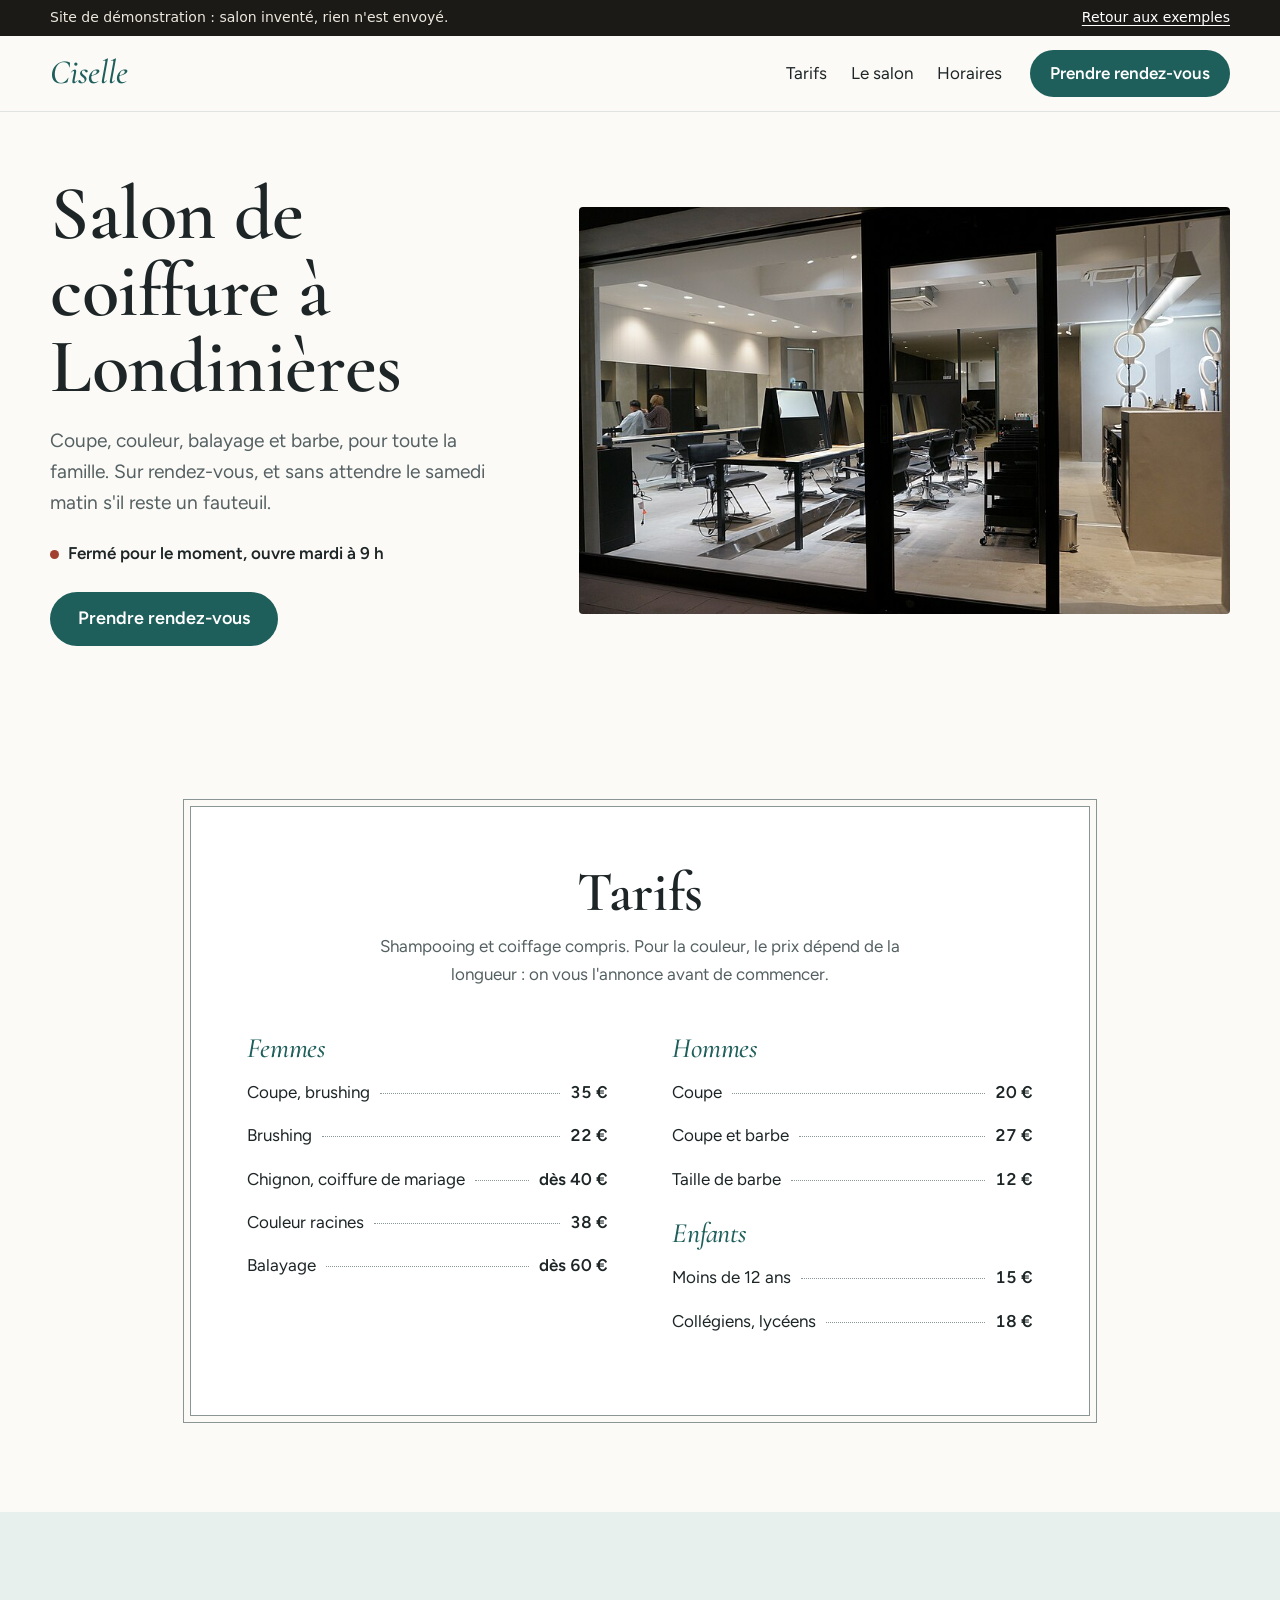
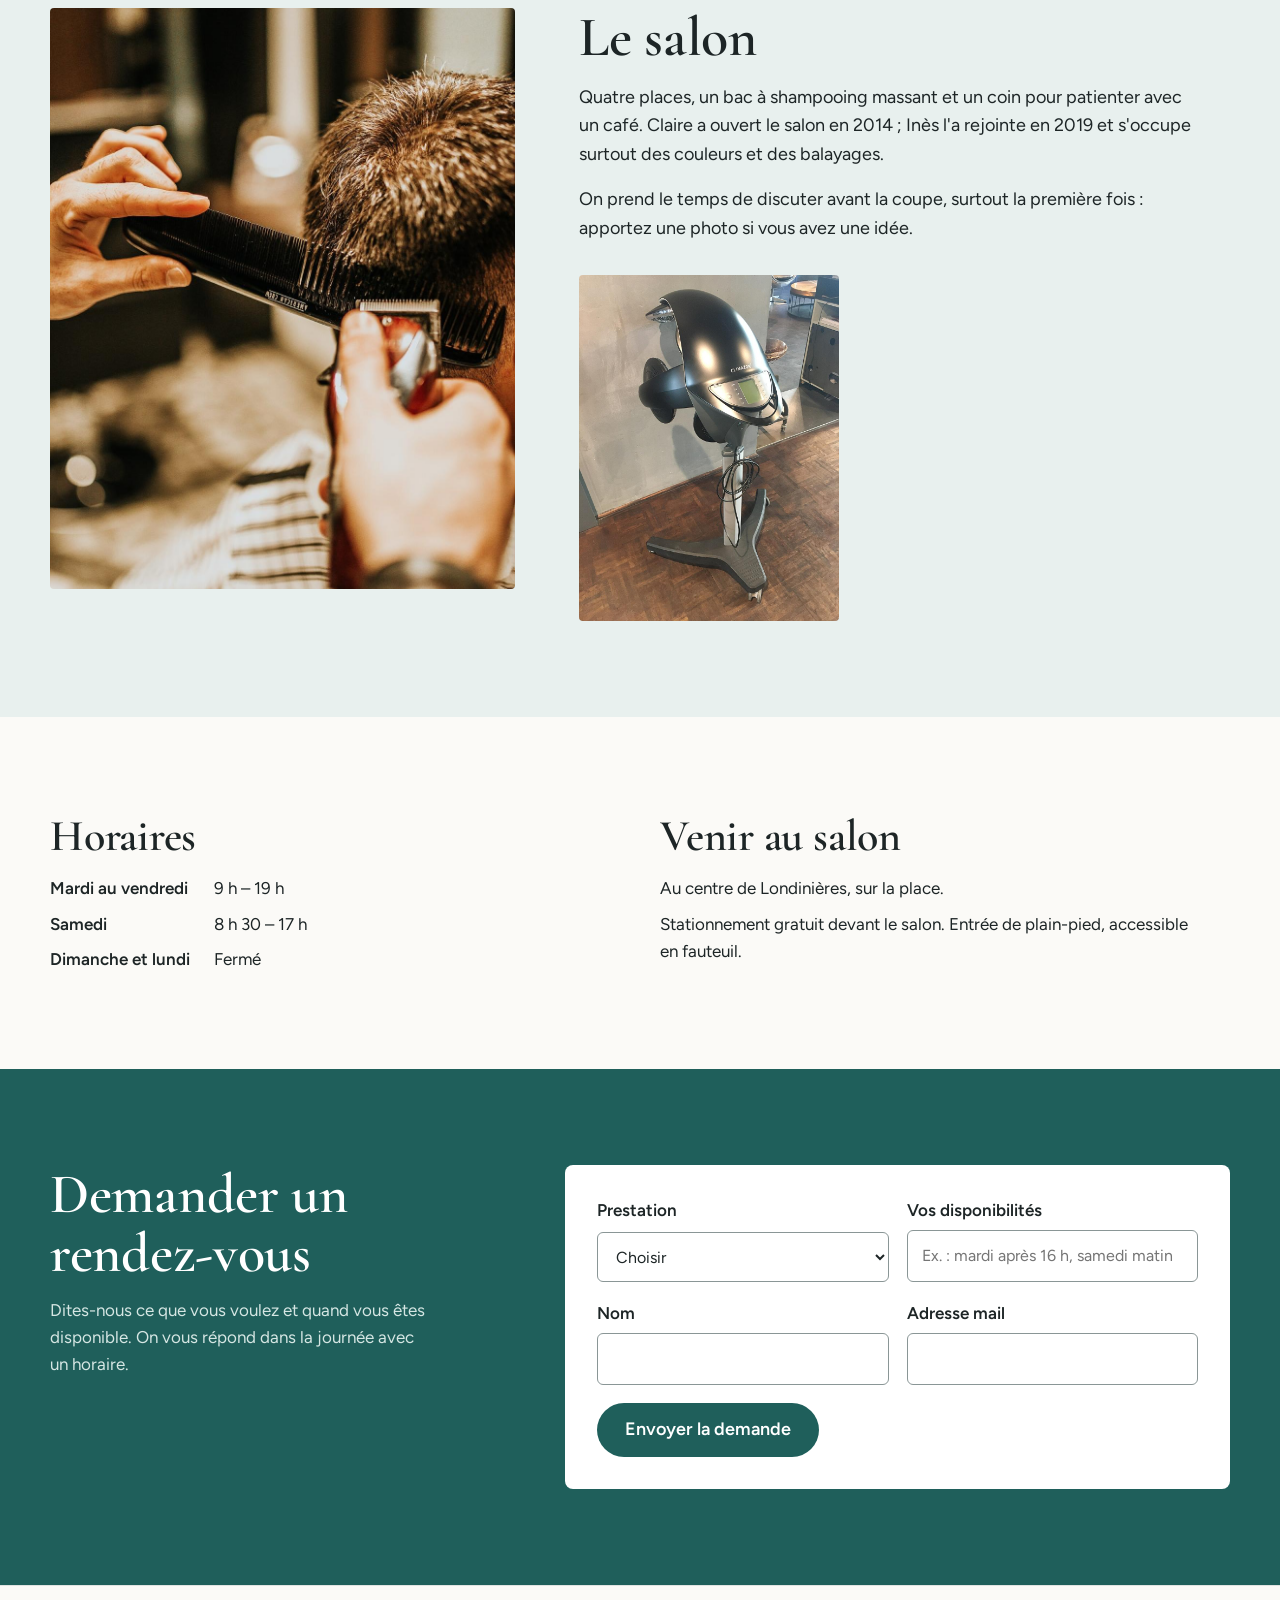
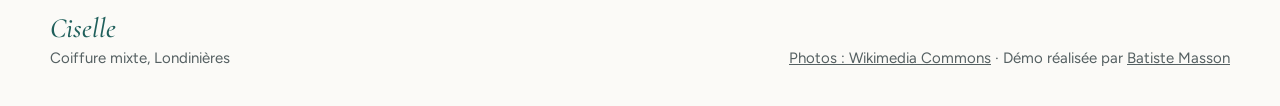
==== commit 91d33fd5: "Refonte : design par métier, mentions légales, préparation Cloudflare Pages - Portfolio refait (offr" ====
--- a/coiffeur/index.html
+++ b/coiffeur/index.html
@@ -1,201 +1,139 @@
 <!doctype html>
-<html lang="fr" data-type="place" data-radius="soft" data-buttons="arrow" data-motion>
+<html lang="fr">
 <head>
 <meta charset="utf-8">
+<script src="../commun/vers-cloudflare.js"></script>
 <meta name="viewport" content="width=device-width, initial-scale=1, viewport-fit=cover">
-<title>Ciselle : salon de coiffure à Londinières</title>
-<meta name="description" content="Coupes femmes, hommes et enfants, couleur et balayage au centre de Londinières. Rendez-vous du mardi au samedi.">
-<meta property="og:type" content="website">
-<meta property="og:title" content="Ciselle : salon de coiffure à Londinières">
-<meta property="og:description" content="Coupes, couleur et balayage au centre de Londinières, du mardi au samedi.">
-<meta property="og:image" content="share.jpg">
-<meta name="twitter:card" content="summary_large_image">
+<title>Ciselle, salon de coiffure à Londinières (démo)</title>
+<meta name="description" content="Démo : site d'un salon de coiffure à Londinières. Tarifs, horaires, stationnement et demande de rendez-vous.">
+<meta name="robots" content="noindex">
 <link rel="icon" href="favicon.svg" type="image/svg+xml">
-<meta name="theme-color" content="#f7f9fa">
-<!-- <link rel="canonical" href="https://[domaine du client]/"> -->
-<meta name="site-kind" content="other">
-<meta name="page-type" content="place">
-<meta name="page-kind" content="place">
+<meta name="theme-color" content="#fbfaf7">
 <link rel="preconnect" href="https://fonts.googleapis.com">
 <link rel="preconnect" href="https://fonts.gstatic.com" crossorigin>
-<link href="https://fonts.googleapis.com/css2?family=Bricolage+Grotesque:opsz,wdth,wght@12..96,75..100,400..600&family=Figtree:wght@400..600&display=swap" rel="stylesheet">
-<link rel="stylesheet" href="../assets/system.css">
-<link rel="stylesheet" href="../assets/ui/cards.css">
-<link rel="stylesheet" href="../assets/motion/motion.css">
-<link rel="stylesheet" href="../assets/backgrounds/backgrounds.css">
-<link rel="stylesheet" href="../assets/layout/layout.css">
-<link rel="stylesheet" href="../assets/icons/icon.css">
-<style>
-:root {
-  --p-bg: #f7f9fa; --p-surface: #ecf0f2; --p-ink: #1f3038; --p-muted: #5d6b72;
-  --p-accent: #0d7480; --p-accent-ink: #ffffff; --p-action: #0d7480; --p-action-ink: #ffffff;
-  --p-inv-bg: #1f3038; --p-inv-surface: #2c3c44; --p-inv-ink: #f7f9fa; --p-inv-muted: #9ea7ab;
-  --p-inv-accent: #f7f9fa; --p-inv-accent-ink: #1f3038; --p-inv-action: #f7f9fa; --p-inv-action-ink: #1f3038;
-  --font-display: "Bricolage Grotesque", system-ui, sans-serif;
-  --font-text: "Figtree", system-ui, sans-serif;
-  --display-weight: 400;
-  --display-tracking: -0.03em;
-}
-</style>
-<script>document.documentElement.classList.add('m-enter');setTimeout(()=>document.documentElement.classList.add('m-enter-done'),700)</script>
-<script>document.documentElement.classList.add('mo-js');setTimeout(()=>document.documentElement.classList.add('mo-safe'),2500)</script>
-<link rel="modulepreload" href="../assets/moments/moments.js">
-<link rel="modulepreload" href="../assets/moments/lib.js">
-<link rel="modulepreload" href="../assets/moments/picture-develops/moment.js">
-<style>
-  .develop { margin: 0; overflow: hidden; height: min(560px, var(--ly-fit)); }
-  .develop > img { display: block; width: 100%; height: 100%; object-fit: cover; object-position: 50% 35%; }
-  .strip { margin-top: var(--s-7); }
-  .strip .pl-photo > img { aspect-ratio: 1 / 1; }
-  .close__word { font: var(--display-weight) min(12vw, 170px)/1 var(--font-display); letter-spacing: -0.04em; margin: var(--s-7) 0 0; }
-  @media (max-width: 1023px) { .develop { height: auto; aspect-ratio: 4 / 3; } }
-  @media (min-width: 640px) and (max-width: 1023px) {
-    #tarifs .grid:not(.strip) { grid-template-columns: repeat(3, minmax(0, 1fr)); }
-    #tarifs .strip { grid-template-columns: repeat(2, minmax(0, 1fr)); }
-    #salon .pl-photo > img { aspect-ratio: 3 / 4; }
-    #tarifs .grid > *, #salon .grid > * { grid-column: auto; }
-    #salon .grid { grid-template-columns: repeat(2, minmax(0, 1fr)); }
-  }
-  @media (max-width: 639px) {
-    .strip { grid-template-columns: 1fr; }
-    .strip > * { grid-column: auto; }
-    .strip .pl-photo > img { aspect-ratio: 4 / 3; }
-    .strip .pl-photo:nth-child(n+3) { display: none; }
-    #salon .pl-photo > img { aspect-ratio: 16 / 10; }
-  }
-</style>
+<link href="https://fonts.googleapis.com/css2?family=Cormorant+Garamond:ital,wght@0,500;0,600;1,500&family=Figtree:wght@400;600&display=swap" rel="stylesheet">
+<link rel="stylesheet" href="../commun/base.css">
+<link rel="stylesheet" href="style.css">
 </head>
 <body>
-<!-- type: place (salon de coiffure), page compacte : 8 photographies
-     deal: hero place (imposé), nav nav-split, footer footer-visit, rhythm space, buttons arrow, mark dots,
-     offre strip, la maison wall -> pair (deux photographies seulement pour cette section), type moment name (close-word), chambres side (non utilisé)
-     palette cool-white-slate : le blanc froid d'un salon carrelé et le bleu-vert des flacons de soin
-     type bricolage (Bricolage Grotesque / Figtree)
-     moments: picture-develops sur la photographie de #visit
-     horaires et prix supposés (data-assumed) ; une ville seule : pas de lien de carte -->
+<div class="bandeau-demo"><div class="page"><span>Site de démonstration : salon inventé, rien n'est envoyé.</span><a href="../#exemples">Retour aux exemples</a></div></div>
+<a class="saut" href="#contenu">Aller au contenu</a>
 
-<header class="nav nav--split">
-  <div class="wrap nav__bar">
-    <a class="skip-link" href="#top">Aller au contenu</a>
-    <a class="nav__logo" href="#top"><span class="mark" data-mark="dots" aria-hidden="true"></span>Ciselle</a>
-    <nav class="nav__links" aria-label="Principal">
-      <div class="nav__item"><a class="nav__link" href="#tarifs">Tarifs</a></div>
-      <div class="nav__item"><a class="nav__link" href="#salon">Salon</a></div>
-      <div class="nav__item"><a class="nav__link" href="#visit">Horaires</a></div>
+<header class="entete">
+  <div class="page">
+    <a class="nom" href="./">Ciselle</a>
+    <nav class="menu" aria-label="Principal">
+      <a href="#tarifs">Tarifs</a>
+      <a href="#salon">Le salon</a>
+      <a href="#infos">Horaires</a>
     </nav>
-    <div class="nav__actions">
-      <a class="btn btn--primary" href="mailto:rdv@ciselle.example">Prendre rendez-vous</a>
-    </div>
-    <button class="nav__toggle" type="button" aria-expanded="false" aria-label="Menu">
-      <svg width="18" height="18" viewBox="0 0 18 18" aria-hidden="true"><path d="M2 5h14M2 13h14" stroke="currentColor" stroke-width="1.6" stroke-linecap="round"/></svg>
-    </button>
+    <a class="bouton" href="#rdv">Prendre rendez-vous</a>
   </div>
 </header>
 
-<main id="top">
-  <section class="hero hero--place" data-enter aria-labelledby="hero-h">
-    <img class="hero__bg" data-phone-fill src="assets/img/photo-f125486006.jpg" srcset="assets/img/photo-f125486006-500.jpg 500w, assets/img/photo-f125486006-960.jpg 960w, assets/img/photo-f125486006-1280.jpg 1280w, assets/img/photo-f125486006.jpg 1920w" sizes="(max-width: 639px) 230vw, 100vw" width="1920" height="1076" alt="Salon de coiffure lumineux, fauteuils noirs face aux miroirs" style="--ly-pos: 50% 50%" fetchpriority="high" decoding="async" data-source="stand-in" data-subject="salon de coiffure">
-    <div class="wrap"><div class="hero-text">
-      <div class="hero__text">
-        <h1 id="hero-h">Salon de coiffure à Londinières</h1>
-        <p class="hero__lead">Coupes, couleur et balayage, du mardi au samedi dès 9h.</p>
-        <div class="btn-row"><a class="btn btn--primary" href="mailto:rdv@ciselle.example">Prendre rendez-vous<svg class="m-arrow" viewBox="0 0 12 12" aria-hidden="true"><path class="m-arrow__stem" d="M1 6h8"/><path class="m-arrow__head" d="M4.5 2.5 8 6l-3.5 3.5"/></svg></a></div>
+<main id="contenu">
+  <section class="ouverture" aria-labelledby="titre">
+    <div class="page ouverture__grille">
+      <div class="ouverture__texte">
+        <h1 id="titre">Salon de coiffure à Londinières</h1>
+        <p class="chapeau">Coupe, couleur, balayage et barbe, pour toute la famille. Sur rendez-vous, et sans attendre le samedi matin s'il reste un fauteuil.</p>
+        <p class="statut" data-horaires='{"2":[["09:00","19:00"]],"3":[["09:00","19:00"]],"4":[["09:00","19:00"]],"5":[["09:00","19:00"]],"6":[["08:30","17:00"]]}'>Du mardi au samedi</p>
+        <a class="bouton bouton--grand" href="#rdv">Prendre rendez-vous</a>
       </div>
-    </div></div>
-  </section>
-
-  <section class="section" id="visit" data-place="visit" aria-labelledby="visit-h">
-    <div class="wrap grid grid--top">
-      <div class="span-6 stack-5">
-        <div class="section-head"><h2 id="visit-h">Horaires du salon</h2><p>Sur rendez-vous, ou sans attendre le samedi matin s'il reste un fauteuil.</p></div>
-        <address class="visit__address">Au centre de Londinières</address>
-        <dl class="hours" data-assumed><dt>Mar. au ven.</dt><dd>9h à 19h</dd><dt>Samedi</dt><dd>8h30 à 17h</dd><dt>Dim. et lun.</dt><dd>Fermé</dd></dl>
-        <p><a class="link" href="#tarifs">Voir les tarifs</a></p>
-      </div>
-      <figure class="develop span-6 start-7" data-moment="picture-develops"><img src="assets/img/photo-f116285949-1280.jpg" srcset="assets/img/photo-f116285949-960.jpg 960w, assets/img/photo-f116285949-1280.jpg 1280w" sizes="(max-width: 1023px) 100vw, 50vw" width="1280" height="1917" alt="Mains d'un coiffeur qui coupe des cheveux courts au peigne et à la tondeuse" loading="lazy" decoding="async" data-source="stand-in" data-subject="coupe en cours"></figure>
+      <figure class="ouverture__photo">
+        <img src="assets/img/photo-f125486006-960.jpg" srcset="assets/img/photo-f125486006-500.jpg 500w, assets/img/photo-f125486006-960.jpg 960w, assets/img/photo-f125486006-1280.jpg 1280w" sizes="(max-width: 900px) 100vw, 55vw" width="960" height="538" alt="Le salon : fauteuils noirs face aux miroirs, lumière du jour" fetchpriority="high">
+      </figure>
     </div>
   </section>
 
-  <section class="section" id="tarifs" style="--h: 1; --hm: 2" aria-labelledby="tarifs-h">
-    <div class="wrap">
-      <div class="section-head"><h2 id="tarifs-h">Tarifs du salon</h2><p>Les prix comprennent le shampooing et le coiffage. <a class="link" href="#visit">Voir les horaires</a></p></div>
-      <div class="grid grid--top">
-        <div class="span-4"><p class="t-label">Femmes</p>
-          <ul class="rows">
-            <li><span class="rows__name">Coupe et brushing</span><span class="rows__value" data-assumed>38,50 €</span></li>
-            <li><span class="rows__name">Brushing</span><span class="rows__value" data-assumed>24,90 €</span></li>
-            <li><span class="rows__name">Chignon</span><span class="rows__value" data-assumed>44,90 €</span></li>
-            <li><span class="rows__name">Coupe enfant</span><span class="rows__value" data-assumed>16,40 €</span></li>
-          </ul></div>
-        <div class="span-4"><p class="t-label">Hommes</p>
-          <ul class="rows">
-            <li><span class="rows__name">Coupe</span><span class="rows__value" data-assumed>21,50 €</span></li>
-            <li><span class="rows__name">Coupe et barbe</span><span class="rows__value" data-assumed>29,80 €</span></li>
-            <li><span class="rows__name">Taille de barbe</span><span class="rows__value" data-assumed>12,90 €</span></li>
-            <li><span class="rows__name">Coupe junior</span><span class="rows__value" data-assumed>15,40 €</span></li>
-          </ul></div>
-        <div class="span-4"><p class="t-label">Couleur et soins</p>
-          <ul class="rows">
-            <li><span class="rows__name">Couleur racines</span><span class="rows__value" data-assumed>36,90 €</span></li>
-            <li><span class="rows__name">Balayage</span><span class="rows__value" data-assumed>64,50 €</span></li>
-            <li><span class="rows__name">Mèches</span><span class="rows__value" data-assumed>58,20 €</span></li>
-            <li><span class="rows__name">Soin profond</span><span class="rows__value" data-assumed>18,60 €</span></li>
-          </ul></div>
-      </div>
-      <div class="grid strip">
-        <figure class="pl-photo span-3"><img src="assets/img/photo-f196430970-960.jpg" width="960" height="641" alt="Ciseaux et peigne posés sur une tablette en bois" loading="lazy" decoding="async" data-source="stand-in" data-subject="ciseaux et peigne"></figure>
-        <figure class="pl-photo span-3"><img src="assets/img/photo-f23640061-960.jpg" width="960" height="465" alt="Brosse ronde de brushing en gros plan" loading="lazy" decoding="async" data-source="stand-in" data-subject="brosse ronde"></figure>
-        <figure class="pl-photo span-3"><img src="assets/img/photo-f102145816-960.jpg" width="960" height="640" alt="Brosse en bois dans une mèche de cheveux blonds" loading="lazy" decoding="async" data-source="stand-in" data-subject="brosse et cheveux"></figure>
-        <figure class="pl-photo span-3"><img src="assets/img/photo-f5776390-960.jpg" width="960" height="689" alt="Ciseaux de coiffeur à poignée bleue" loading="lazy" decoding="async" data-source="stand-in" data-subject="ciseaux de coiffeur"></figure>
+  <section class="section" id="tarifs" aria-labelledby="tarifs-titre">
+    <div class="page">
+      <div class="tarif">
+        <h2 id="tarifs-titre">Tarifs</h2>
+        <p class="tarif__note">Shampooing et coiffage compris. Pour la couleur, le prix dépend de la longueur : on vous l'annonce avant de commencer.</p>
+        <div class="tarif__colonnes">
+          <div>
+            <h3>Femmes</h3>
+            <ul class="prix">
+              <li><span>Coupe, brushing</span><b>35 €</b></li>
+              <li><span>Brushing</span><b>22 €</b></li>
+              <li><span>Chignon, coiffure de mariage</span><b>dès 40 €</b></li>
+              <li><span>Couleur racines</span><b>38 €</b></li>
+              <li><span>Balayage</span><b>dès 60 €</b></li>
+            </ul>
+          </div>
+          <div>
+            <h3>Hommes</h3>
+            <ul class="prix">
+              <li><span>Coupe</span><b>20 €</b></li>
+              <li><span>Coupe et barbe</span><b>27 €</b></li>
+              <li><span>Taille de barbe</span><b>12 €</b></li>
+            </ul>
+            <h3>Enfants</h3>
+            <ul class="prix">
+              <li><span>Moins de 12 ans</span><b>15 €</b></li>
+              <li><span>Collégiens, lycéens</span><b>18 €</b></li>
+            </ul>
+          </div>
+        </div>
       </div>
     </div>
   </section>
 
-  <section class="section" id="salon" aria-labelledby="salon-h">
-    <div class="wrap">
-      <div class="section-head"><h2 id="salon-h">Le salon et son matériel</h2><p>Quatre fauteuils, un bac à shampooing massant et un casque pour les couleurs. <a class="link" href="#tarifs">Voir les tarifs</a></p></div>
-      <div class="grid grid--top">
-        <figure class="pl-photo span-6" style="--pl-r: 1.333"><img src="assets/img/photo-f115347013-1280.jpg" srcset="assets/img/photo-f115347013-960.jpg 960w, assets/img/photo-f115347013-1280.jpg 1280w" sizes="(max-width: 1023px) 100vw, 50vw" width="1280" height="1707" alt="Casque séchoir sur pied dans un coin du salon" loading="lazy" decoding="async" data-source="stand-in" data-subject="casque séchoir"></figure>
-        <figure class="pl-photo span-6" style="--pl-r: 1.333"><img src="assets/img/photo-f83614540-1280.jpg" srcset="assets/img/photo-f83614540-960.jpg 960w, assets/img/photo-f83614540-1280.jpg 1280w" sizes="(max-width: 1023px) 100vw, 50vw" width="1280" height="1707" alt="Fauteuil de barbier ancien en bois et cuir" loading="lazy" decoding="async" data-source="stand-in" data-subject="fauteuil de barbier"></figure>
+  <section class="section section--salon" id="salon" aria-labelledby="salon-titre">
+    <div class="page salon">
+      <figure class="salon__photo"><img src="assets/img/photo-f116285949-960.jpg" srcset="assets/img/photo-f116285949-960.jpg 960w, assets/img/photo-f116285949-1280.jpg 1280w" sizes="(max-width: 900px) 100vw, 40vw" width="960" height="1438" alt="Mains d'une coiffeuse qui coupe des cheveux courts au peigne" loading="lazy"></figure>
+      <div class="salon__texte">
+        <h2 id="salon-titre">Le salon</h2>
+        <p>Quatre places, un bac à shampooing massant et un coin pour patienter avec un café. Claire a ouvert le salon en 2014 ; Inès l'a rejointe en 2019 et s'occupe surtout des couleurs et des balayages.</p>
+        <p>On prend le temps de discuter avant la coupe, surtout la première fois : apportez une photo si vous avez une idée.</p>
+        <figure class="salon__petite"><img src="assets/img/photo-f115347013-960.jpg" width="960" height="1280" alt="Casque séchoir sur pied dans un coin du salon" loading="lazy"></figure>
       </div>
+    </div>
+  </section>
+
+  <section class="section" id="infos" aria-labelledby="infos-titre">
+    <div class="page infos">
+      <div>
+        <h2 id="infos-titre">Horaires</h2>
+        <dl class="horaires">
+          <dt>Mardi au vendredi</dt><dd>9 h – 19 h</dd>
+          <dt>Samedi</dt><dd>8 h 30 – 17 h</dd>
+          <dt>Dimanche et lundi</dt><dd>Fermé</dd>
+        </dl>
+      </div>
+      <div>
+        <h2>Venir au salon</h2>
+        <p>Au centre de Londinières, sur la place.</p>
+        <p>Stationnement gratuit devant le salon. Entrée de plain-pied, accessible en fauteuil.</p>
+      </div>
+    </div>
+  </section>
+
+  <section class="section section--rdv" id="rdv" aria-labelledby="rdv-titre">
+    <div class="page rdv">
+      <div>
+        <h2 id="rdv-titre">Demander un rendez-vous</h2>
+        <p>Dites-nous ce que vous voulez et quand vous êtes disponible. On vous répond dans la journée avec un horaire.</p>
+      </div>
+      <form class="formulaire" data-demo>
+        <div class="champ"><label for="prestation">Prestation</label><select id="prestation" name="prestation" required data-erreur="Choisissez une prestation."><option value="">Choisir</option><option>Coupe femme</option><option>Coupe homme</option><option>Coupe enfant</option><option>Couleur ou balayage</option><option>Chignon</option><option>Autre, je précise</option></select></div>
+        <div class="champ"><label for="dispo">Vos disponibilités</label><input id="dispo" name="dispo" placeholder="Ex. : mardi après 16 h, samedi matin" required data-erreur="Indiquez au moins un moment où vous êtes libre."></div>
+        <div class="champ"><label for="nom">Nom</label><input id="nom" name="nom" autocomplete="name" required data-erreur="Écrivez votre nom."></div>
+        <div class="champ"><label for="mail">Adresse mail</label><input id="mail" name="mail" type="email" autocomplete="email" required data-erreur="Écrivez une adresse mail, par exemple nom@exemple.fr."></div>
+        <button class="bouton bouton--grand" type="submit">Envoyer la demande</button>
+        <p class="retour-demo" role="status" tabindex="-1" hidden>Démo : rien n'a été envoyé. Sur le vrai site, la demande arrive dans la boîte mail du salon.</p>
+      </form>
     </div>
   </section>
 </main>
 
-<footer class="footer closing footer--visit" id="contact" aria-labelledby="close-h">
-  <div class="wrap">
-    <div class="closing__cta close--word">
-      <div class="section-head--split">
-        <div><h2 id="close-h">Prendre rendez-vous</h2><p class="t-lead">Écrivez-nous le jour qui vous arrange, nous répondons dans la journée.</p></div>
-        <a class="btn btn--primary" href="mailto:rdv@ciselle.example">Prendre rendez-vous<svg class="m-arrow" viewBox="0 0 12 12" aria-hidden="true"><path class="m-arrow__stem" d="M1 6h8"/><path class="m-arrow__head" d="M4.5 2.5 8 6l-3.5 3.5"/></svg></a>
-      </div>
-      <p class="close__word" aria-hidden="true">Ciselle</p>
-    </div>
-    <div class="closing__links">
-      <div class="grid">
-        <div class="span-6 stack-4">
-          <address class="footer__address">Au centre de Londinières</address>
-          <p>Stationnement gratuit sur la place, à deux pas du salon.</p>
-        </div>
-        <div class="span-6 start-7 stack-4">
-          <h3>Horaires</h3>
-          <dl class="hours" data-assumed><dt>Mar. au ven.</dt><dd>9h à 19h</dd><dt>Samedi</dt><dd>8h30 à 17h</dd><dt>Dim. et lun.</dt><dd>Fermé</dd></dl>
-        </div>
-      </div>
-      <div class="footer__legal">
-        <span>&copy; 2026 Ciselle</span>
-        <a class="credits" href="credits.html">Photographies via Wikimedia Commons</a>
-      </div>
-    </div>
+<footer class="pied">
+  <div class="page">
+    <p><b class="nom nom--pied">Ciselle</b>Coiffure mixte, Londinières</p>
+    <p><a href="credits.html">Photos : Wikimedia Commons</a> <span aria-hidden="true">·</span> Démo réalisée par <a href="../">Batiste Masson</a></p>
   </div>
 </footer>
-
-<nav class="actionbar" aria-label="Actions rapides">
-  <a class="btn btn--primary" href="mailto:rdv@ciselle.example">Prendre rendez-vous</a>
-</nav>
-
-<script type="module" src="../assets/system.js"></script>
-<script type="module" src="../assets/motion/motion.js"></script>
-<script type="module" src="../assets/layout/layout.js"></script>
+<script src="../commun/demo.js" defer></script>
 </body>
 </html>
--- a/commun/base.css
+++ b/commun/base.css
@@ -0,0 +1,37 @@
+/* Socle commun à toutes les pages : remise à zéro, accessibilité, bandeau de démo.
+   Chaque page définit ses propres couleurs et polices (--fond, --encre, --discret, --ligne, --accent,
+   --accent-encre, --titre, --texte). */
+*, *::before, *::after { box-sizing: border-box; }
+html { -webkit-text-size-adjust: 100%; scroll-behavior: smooth; scroll-padding-top: 16px; }
+body { margin: 0; background: var(--fond); color: var(--encre); font: 400 17px/1.6 var(--texte); text-rendering: optimizeLegibility; }
+img { max-width: 100%; height: auto; display: block; }
+h1, h2, h3 { font-family: var(--titre); line-height: 1.1; margin: 0; text-wrap: balance; }
+p { margin: 0; text-wrap: pretty; }
+a { color: inherit; }
+button, input, select, textarea { font: inherit; color: inherit; }
+figure { margin: 0; }
+address { font-style: normal; }
+:focus-visible { outline: 3px solid var(--focus, var(--accent)); outline-offset: 3px; }
+.saut { position: absolute; left: 16px; top: -60px; z-index: 50; background: var(--encre); color: var(--fond); padding: 10px 14px; border-radius: 4px; }
+.saut:focus { top: 12px; }
+.sr { position: absolute; width: 1px; height: 1px; overflow: hidden; clip: rect(0 0 0 0); white-space: nowrap; }
+.page { width: min(100% - 32px, 1180px); margin-inline: auto; }
+
+/* Bandeau des démos */
+.bandeau-demo { background: #1b1a17; color: #ece7dc; font: 500 14px/1.4 system-ui, -apple-system, "Segoe UI", sans-serif; }
+.bandeau-demo .page { display: flex; gap: 8px 20px; justify-content: space-between; align-items: center; flex-wrap: wrap; padding-block: 8px; }
+.bandeau-demo a { color: #fff; text-underline-offset: 3px; }
+
+/* Formulaires de démonstration : rien n'est envoyé */
+.retour-demo { margin-top: 14px; padding: 12px 14px; border-left: 3px solid var(--accent); background: color-mix(in srgb, var(--accent) 9%, transparent); }
+.retour-demo[hidden] { display: none; }
+.champ { display: grid; gap: 6px; }
+.champ label { font-weight: 600; }
+.champ input, .champ textarea, .champ select { width: 100%; padding: 12px 14px; font-size: 16px; background: var(--champ, #fff); border: 1px solid var(--ligne-forte, #8d867b); border-radius: var(--r-champ, 4px); }
+.champ textarea { min-height: 120px; resize: vertical; }
+.champ input:focus, .champ textarea:focus, .champ select:focus { outline: 3px solid var(--focus, var(--accent)); outline-offset: 1px; }
+.champ .aide { font-size: 15px; color: var(--discret); }
+.champ [aria-invalid="true"] { border-color: #a32019; }
+.champ .erreur { color: #a32019; font-size: 15px; font-weight: 600; }
+
+@media (prefers-reduced-motion: reduce) { html { scroll-behavior: auto; } *, *::before, *::after { transition: none !important; animation: none !important; } }
--- a/coiffeur/style.css
+++ b/coiffeur/style.css
@@ -0,0 +1,88 @@
+/* Ciselle : le blanc d'un salon carrelé, le vert pétrole des flacons de soin, et une liste de tarifs
+   mise en page comme celle affichée en vitrine. */
+:root {
+  --fond: #fbfaf7; --blanc: #fff; --encre: #1d2526; --discret: #556062; --ligne: #dfe3e1; --ligne-forte: #8a9696;
+  --accent: #1f5f5b; --accent-fonce: #164a47; --accent-encre: #fff; --doux: #e8f0ee; --focus: #1f5f5b;
+  --titre: "Cormorant Garamond", Georgia, serif; --texte: "Figtree", system-ui, sans-serif;
+  --r-champ: 6px;
+}
+h1, h2, h3 { font-weight: 600; letter-spacing: -0.005em; }
+
+.entete { border-bottom: 1px solid var(--ligne); background: var(--fond); }
+.entete .page { display: flex; align-items: center; gap: 28px; padding-block: 14px; }
+.nom { font: italic 500 34px/1 var(--titre); text-decoration: none; color: var(--accent); }
+.menu { display: flex; gap: 24px; margin-left: auto; }
+.menu a { text-decoration: none; }
+.menu a:hover { text-decoration: underline; text-underline-offset: 5px; }
+
+.bouton { display: inline-flex; align-items: center; justify-content: center; min-height: 46px; padding: 10px 20px; background: var(--accent); color: var(--accent-encre); font-weight: 600; text-decoration: none; border: 0; border-radius: 999px; cursor: pointer; }
+.bouton:hover { background: var(--accent-fonce); }
+.bouton--grand { min-height: 54px; padding-inline: 28px; font-size: 18px; }
+
+.ouverture { padding-block: clamp(32px, 5vw, 64px); }
+.ouverture__grille { display: grid; grid-template-columns: minmax(0, 5fr) minmax(0, 7fr); gap: clamp(28px, 5vw, 64px); align-items: center; }
+.ouverture h1 { font-size: clamp(44px, 6vw, 80px); line-height: 1; }
+.chapeau { font-size: clamp(18px, 1.5vw, 20px); margin: 20px 0 22px; max-width: 40ch; color: var(--discret); }
+.statut { font-weight: 600; padding-left: 18px; position: relative; margin-bottom: 24px; }
+.statut::before { content: ""; position: absolute; left: 0; top: .55em; width: 9px; height: 9px; border-radius: 50%; background: var(--ligne-forte); }
+.statut[data-etat="ouvert"]::before { background: #2e7d4f; }
+.statut[data-etat="ferme"]::before { background: #a2412f; }
+.ouverture__photo img { width: 100%; aspect-ratio: 16 / 10; object-fit: cover; border-radius: 4px; background: #c9cfcd; }
+
+.section { padding-block: clamp(56px, 8vw, 96px); }
+.section h2 { font-size: clamp(38px, 4.6vw, 56px); line-height: 1.05; }
+
+.tarif { max-width: 900px; margin-inline: auto; background: var(--blanc); border: 1px solid var(--ligne-forte); outline: 1px solid var(--ligne-forte); outline-offset: 6px; padding: clamp(28px, 5vw, 56px); text-align: center; }
+.tarif__note { margin: 12px auto 0; max-width: 52ch; color: var(--discret); }
+.tarif__colonnes { margin-top: 32px; display: grid; grid-template-columns: repeat(2, minmax(0, 1fr)); gap: 16px clamp(28px, 5vw, 64px); text-align: left; }
+.tarif h3 { font: italic 500 28px/1.2 var(--titre); color: var(--accent); margin: 12px 0 6px; }
+.prix { list-style: none; margin: 0 0 16px; padding: 0; }
+.prix li { display: flex; align-items: baseline; gap: 10px; padding: 8px 0; }
+.prix li::after { content: ""; order: 1; flex: 1; border-bottom: 1px dotted var(--ligne-forte); transform: translateY(-4px); }
+.prix b { order: 2; font-weight: 600; white-space: nowrap; font-variant-numeric: tabular-nums; }
+
+.section--salon { background: var(--doux); }
+.salon { display: grid; grid-template-columns: minmax(0, 5fr) minmax(0, 7fr); gap: clamp(28px, 5vw, 72px); align-items: start; }
+.salon__photo img { width: 100%; aspect-ratio: 4 / 5; object-fit: cover; border-radius: 4px; }
+.salon__texte p { margin-top: 16px; max-width: 52ch; font-size: 18px; }
+.salon__petite { margin-top: 32px; width: min(260px, 60%); }
+.salon__petite img { aspect-ratio: 3 / 4; object-fit: cover; border-radius: 4px; }
+
+.infos { display: grid; grid-template-columns: repeat(2, minmax(0, 1fr)); gap: 40px; }
+.infos h2 { font-size: clamp(32px, 3.6vw, 44px); margin-bottom: 16px; }
+.infos p + p { margin-top: 8px; }
+.horaires { margin: 0; display: grid; grid-template-columns: auto 1fr; gap: 8px 24px; }
+.horaires dt { font-weight: 600; }
+.horaires dd { margin: 0; }
+
+.section--rdv { background: var(--accent); color: #fff; }
+.section--rdv h2 { color: #fff; }
+.rdv { display: grid; grid-template-columns: minmax(0, 5fr) minmax(0, 7fr); gap: 40px; align-items: start; }
+.rdv > div > p { margin-top: 14px; color: #d5e6e3; max-width: 40ch; }
+.formulaire { display: grid; grid-template-columns: repeat(2, minmax(0, 1fr)); gap: 18px; background: var(--blanc); color: var(--encre); padding: clamp(20px, 3vw, 32px); border-radius: 8px; }
+.formulaire .bouton, .formulaire .retour-demo { grid-column: 1 / -1; justify-self: start; }
+.formulaire .retour-demo { justify-self: stretch; }
+
+.pied { padding-block: 28px 36px; font-size: 15px; color: var(--discret); border-top: 1px solid var(--ligne); }
+.pied .page { display: flex; flex-wrap: wrap; gap: 12px 32px; justify-content: space-between; align-items: end; }
+.nom--pied { display: block; font-size: 28px; margin-bottom: 4px; }
+
+.credits { padding-block: 48px 80px; max-width: 760px; }
+.credits h1 { font-size: clamp(38px, 5vw, 56px); }
+.credits p { margin-top: 12px; color: var(--discret); }
+.credits ul { margin-top: 24px; padding-left: 20px; }
+.credits li { margin: 8px 0; }
+
+@media (max-width: 900px) {
+  .ouverture__grille, .salon, .rdv { grid-template-columns: minmax(0, 1fr); }
+  .ouverture__photo { order: -1; }
+  .salon__photo img { aspect-ratio: 4 / 3; }
+}
+@media (max-width: 640px) {
+  .menu { display: none; }
+  .entete .bouton { margin-left: auto; min-height: 42px; padding-inline: 16px; font-size: 15px; }
+  .tarif { outline: 0; padding: 24px 18px; }
+  .tarif__colonnes, .infos, .formulaire { grid-template-columns: minmax(0, 1fr); }
+  .formulaire .bouton, .ouverture .bouton { justify-self: stretch; width: 100%; }
+}
+@media (max-width: 380px) { .entete .bouton { display: none; } }
